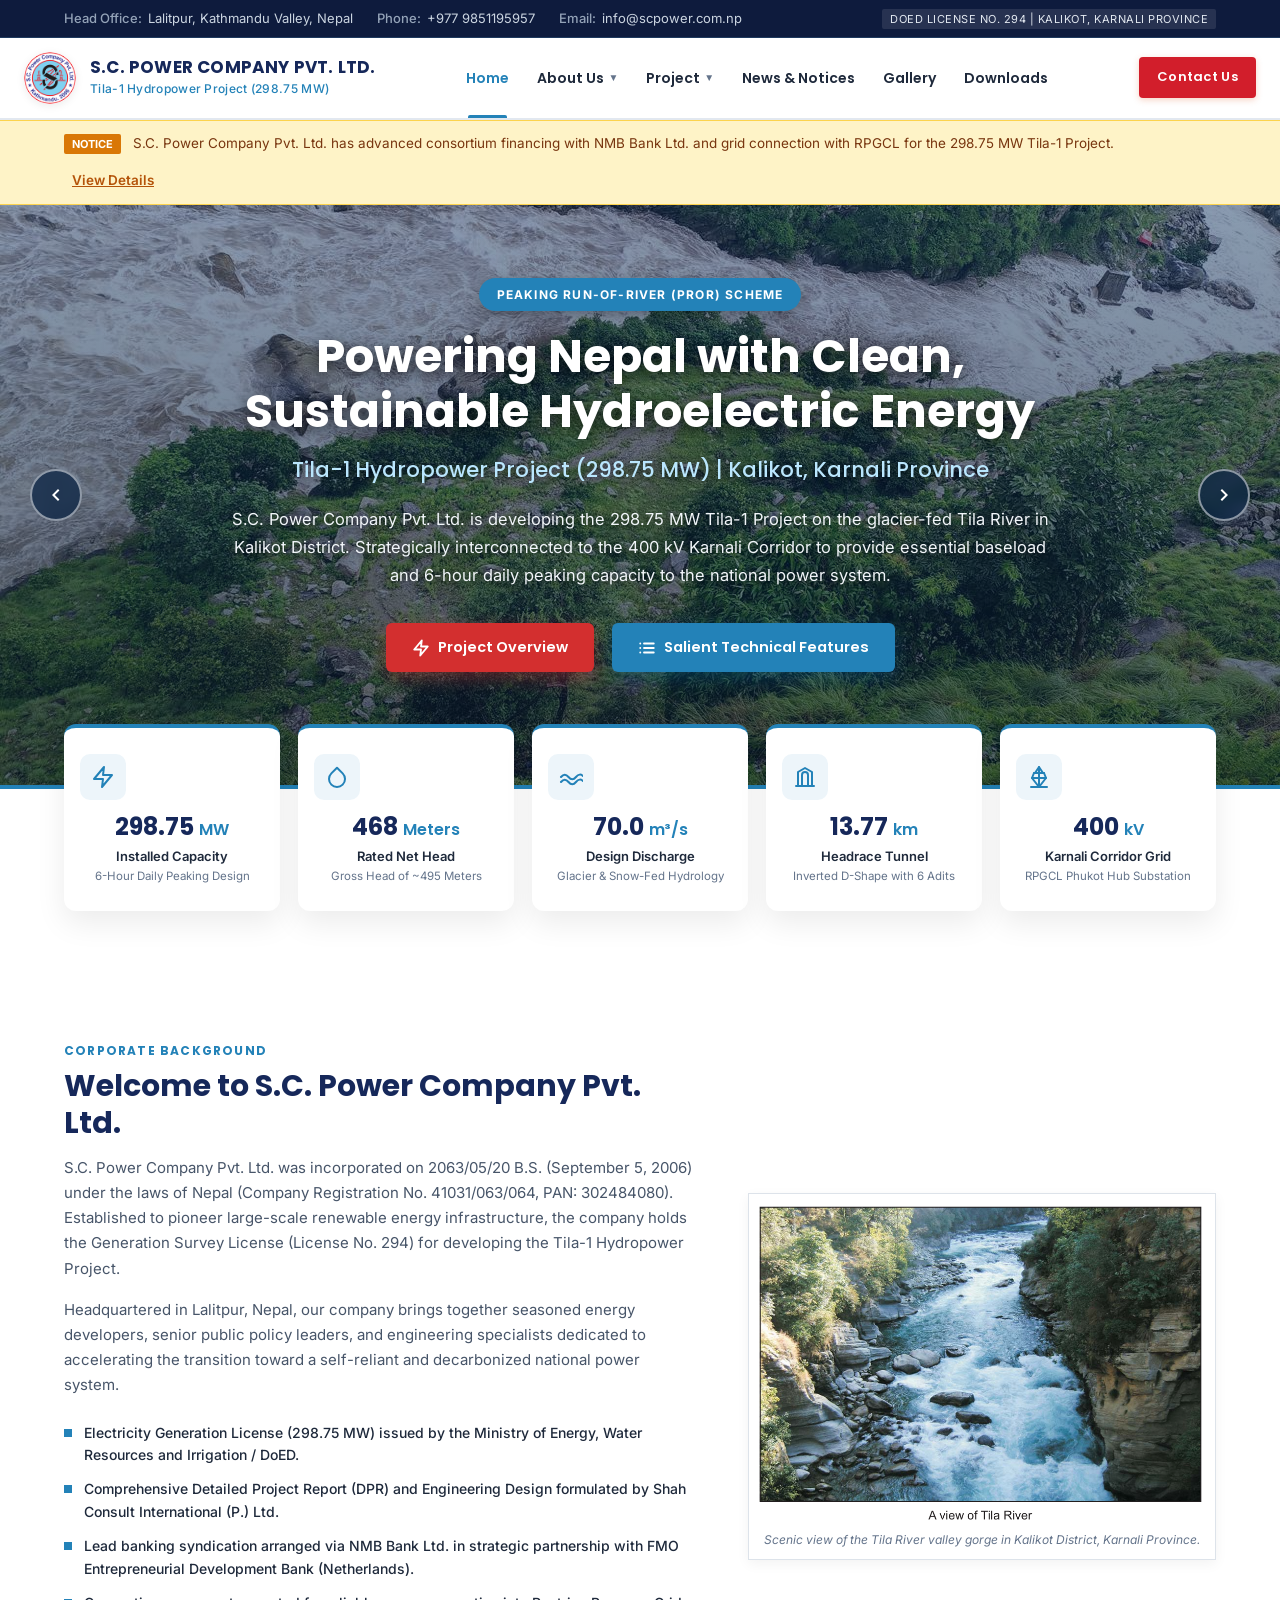
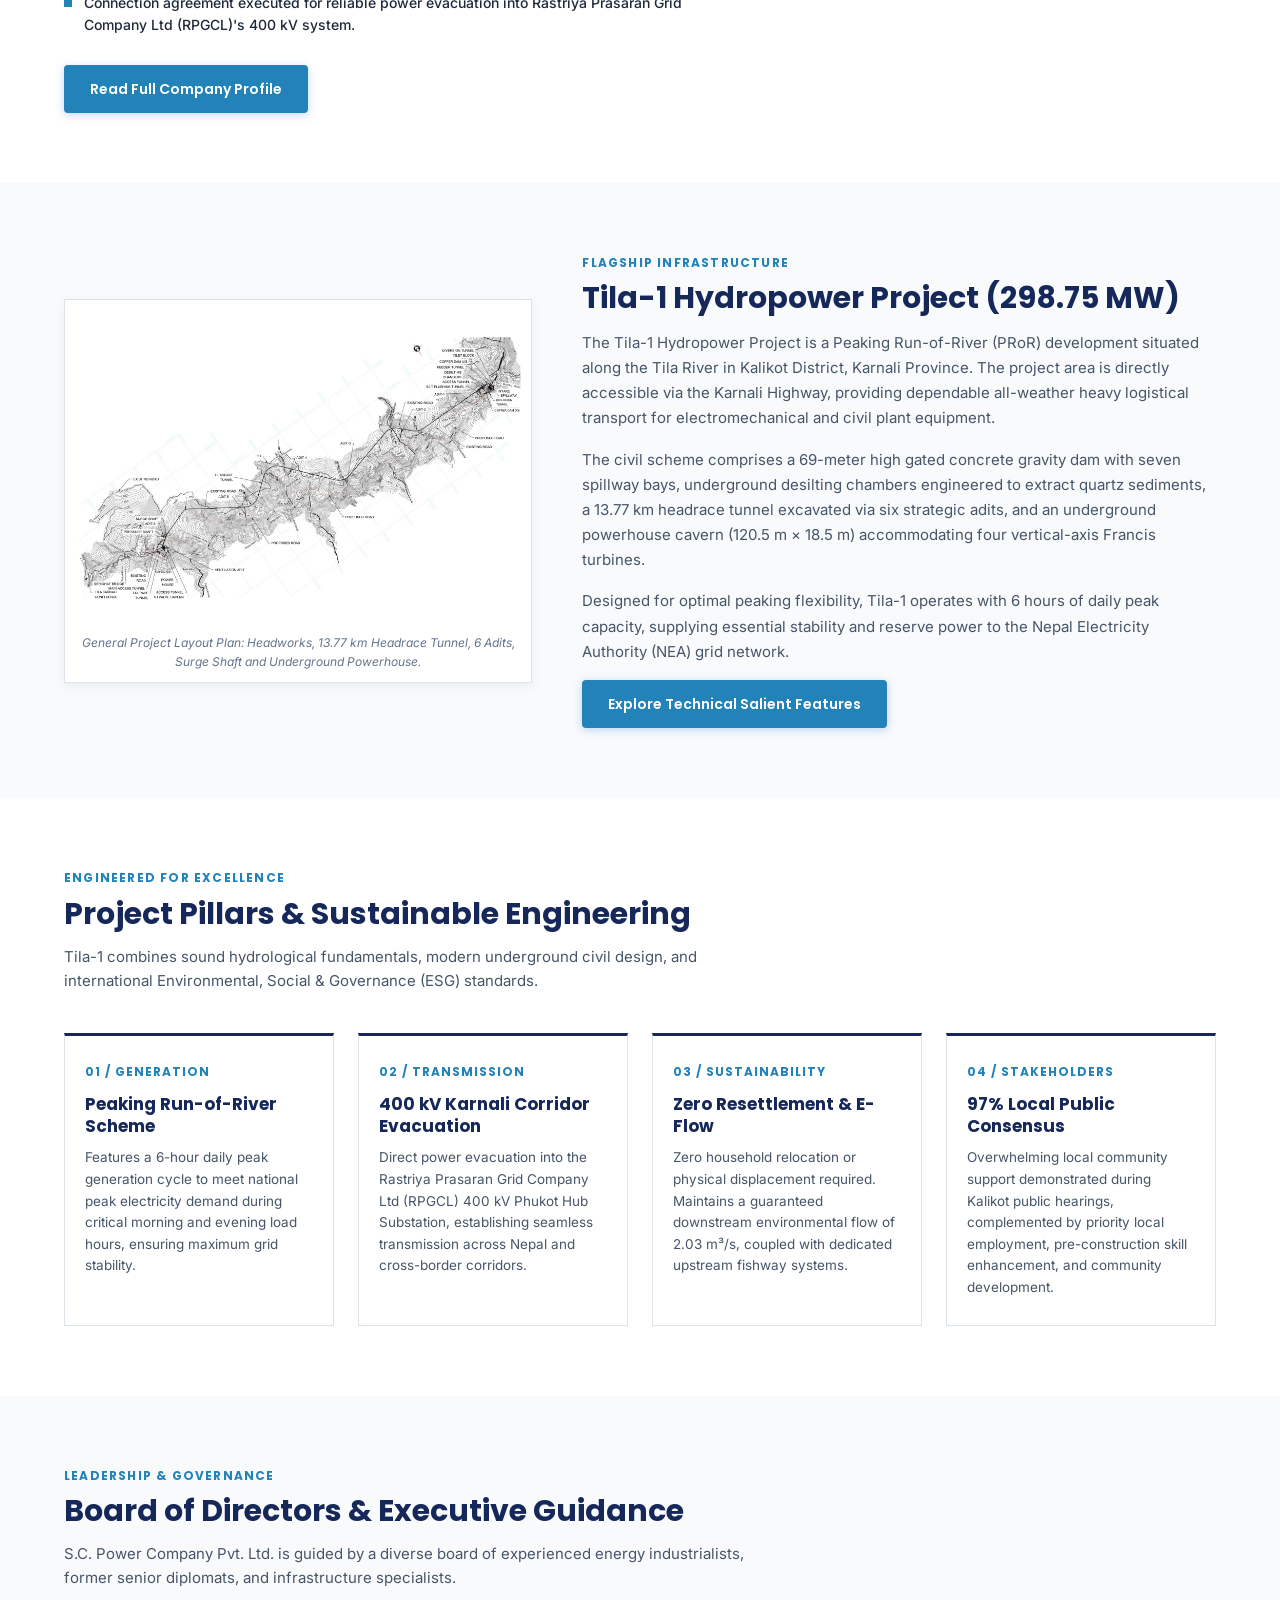
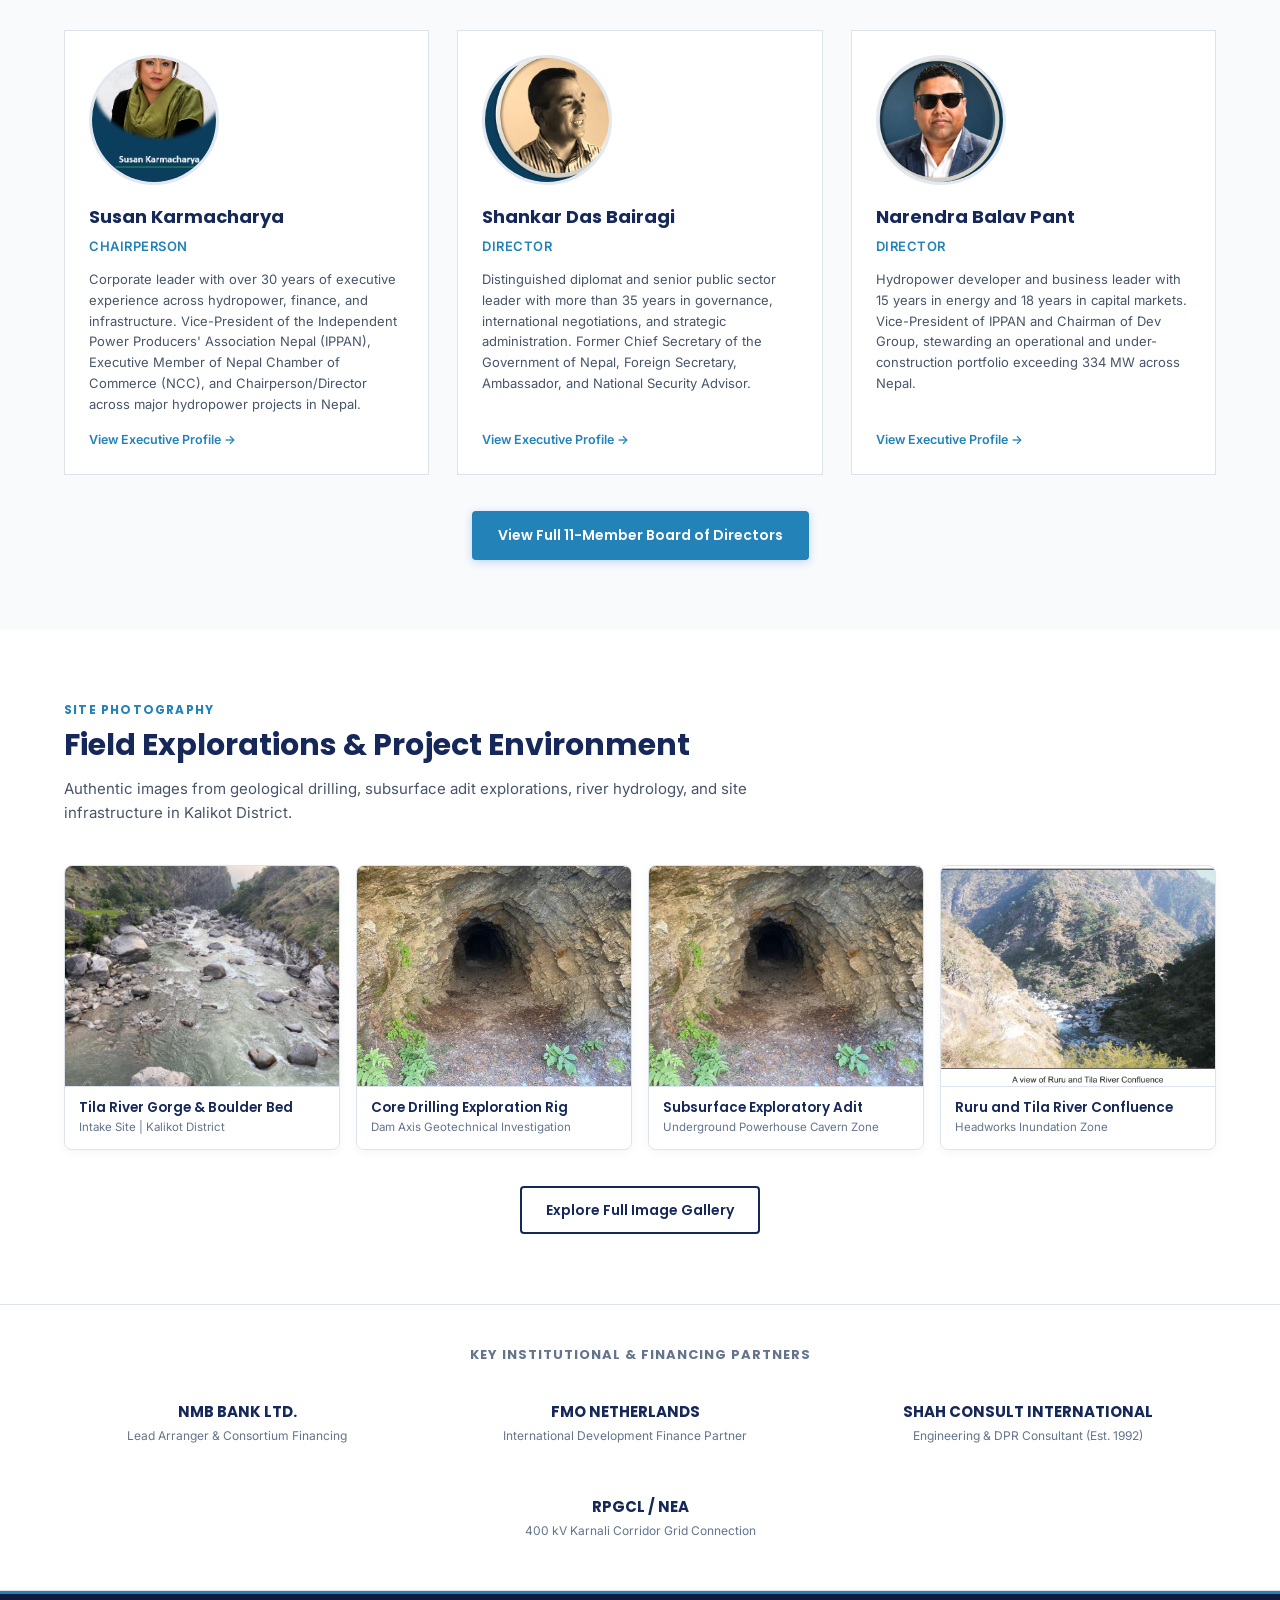
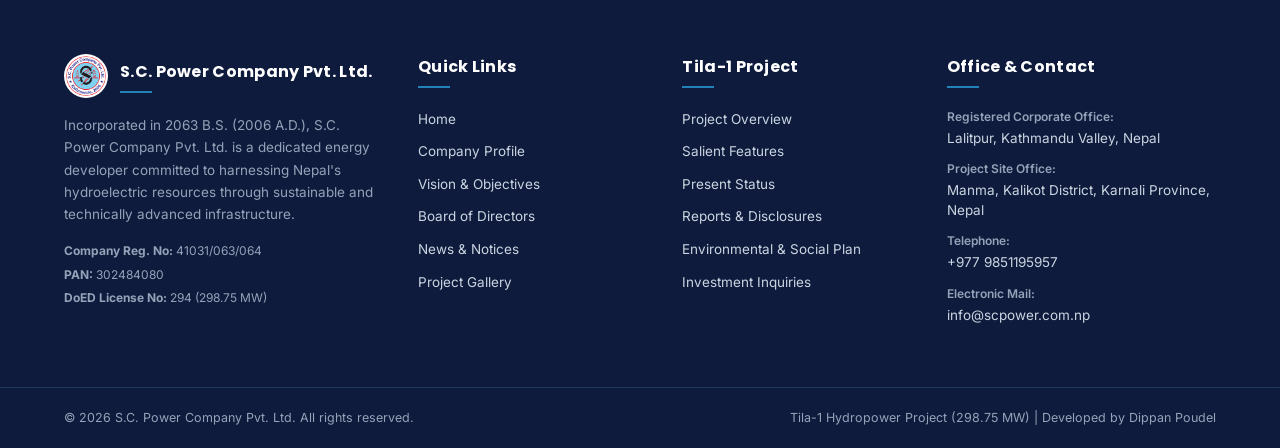
==== index.html @ ea77b61f "fix: salient features accordion toggle, update phone to +977 9851195957, embed Eastern Hydropower ma" ====
<!DOCTYPE html>
<html lang="en">
<head>
  <meta charset="UTF-8">
  <meta name="viewport" content="width=device-width, initial-scale=1.0">
  <title>S.C. Power Company Pvt. Ltd. | Tila-1 Hydropower Project (298.75 MW)</title>
  <meta name="description" content="Official website of S.C. Power Company Pvt. Ltd., developer of the 298.75 MW Tila-1 Peaking Run-of-River Hydropower Project in Kalikot District, Karnali Province, Nepal.">
  
  <!-- Google Fonts: Poppins & Inter -->
  <link rel="preconnect" href="https://fonts.googleapis.com">
  <link rel="preconnect" href="https://fonts.gstatic.com" crossorigin>
  <link href="https://fonts.googleapis.com/css2?family=Inter:wght@400;500;600;700&family=Poppins:wght@500;600;700&display=swap" rel="stylesheet">
  
  <!-- Stylesheet -->
  <link rel="stylesheet" href="css/style.css?v=3.7">
  <link rel="icon" type="image/png" href="images/logo-128.png">
</head>
<body>

  <!-- Top Contact Bar -->
  <aside class="top-bar">
    <div class="container">
      <div class="top-bar-inner">
        <div class="top-info-list">
          <span class="top-info-item">
            <span class="top-info-label">Head Office:</span>
            <span>Lalitpur, Kathmandu Valley, Nepal</span>
          </span>
          <span class="top-info-item">
            <span class="top-info-label">Phone:</span>
            <a href="tel:+9779851195957" class="top-info-link">+977 9851195957</a>
          </span>
          <span class="top-info-item">
            <span class="top-info-label">Email:</span>
            <a href="mailto:info@scpower.com.np" class="top-info-link">info@scpower.com.np</a>
          </span>
        </div>
        <div>
          <span class="top-tag">DoED License No. 294 | Kalikot, Karnali Province</span>
        </div>
      </div>
    </div>
  </aside>

  <!-- Main Navigation Header (Rasuwa Hydro Style) -->
  <header class="main-header">
    <div class="container">
      <nav class="navbar">
        <!-- Brand Logo -->
        <a href="index.html" class="brand">
          <img src="images/logo-128.png" alt="S.C. Power Company Logo" class="brand-logo-img">
          <div class="brand-text">
            <span class="brand-title">S.C. POWER COMPANY PVT. LTD.</span>
            <span class="brand-subtitle">Tila-1 Hydropower Project (298.75 MW)</span>
          </div>
        </a>

        <!-- Desktop Navigation Menu -->
        <ul class="nav-menu">
          <li class="nav-item active">
            <a href="index.html" class="nav-link">Home</a>
          </li>
          
          <!-- About Us Dropdown (3 Subpages) -->
          <li class="nav-item">
            <span class="nav-link">About Us <span class="dropdown-arrow">&#x25BC;</span></span>
            <ul class="dropdown-menu">
              <li class="dropdown-item"><a href="about.html">Company Profile</a></li>
              <li class="dropdown-item"><a href="vision.html">Vision, Mission & Objectives</a></li>
              <li class="dropdown-item"><a href="team.html">Board of Directors & Leadership</a></li>
            </ul>
          </li>
          
          <!-- Project Dropdown (3 Subpages) -->
          <li class="nav-item">
            <span class="nav-link">Project <span class="dropdown-arrow">&#x25BC;</span></span>
            <ul class="dropdown-menu">
              <li class="dropdown-item"><a href="project-overview.html">Project Overview</a></li>
              <li class="dropdown-item"><a href="salient-features.html">Salient Technical Features</a></li>
              <li class="dropdown-item"><a href="present-status.html">Present Status & Progress</a></li>
            </ul>
          </li>
          
          <li class="nav-item">
            <a href="news.html" class="nav-link">News & Notices</a>
          </li>
          
          <li class="nav-item">
            <a href="gallery.html" class="nav-link">Gallery</a>
          </li>
          
          <li class="nav-item">
            <a href="downloads.html" class="nav-link">Downloads</a>
          </li>
        </ul>

        <!-- Header CTA Button -->
        <div class="header-cta">
          <a href="contact.html" class="btn-header">Contact Us</a>
        </div>

        <!-- Mobile Hamburger Toggle -->
        <button id="hamburger-toggle" class="hamburger" aria-label="Toggle navigation menu" aria-expanded="false">
          <span class="hamburger-box">
            <span class="hamburger-line"></span>
            <span class="hamburger-line"></span>
            <span class="hamburger-line"></span>
          </span>
        </button>
      </nav>
    </div>

    <!-- Mobile Drawer Menu -->
    <div id="mobile-nav" class="mobile-nav">
      <ul class="mobile-nav-list">
        <li class="mobile-nav-item">
          <a href="index.html" class="mobile-nav-link">Home</a>
        </li>
        
        <li class="mobile-nav-item mobile-has-submenu">
          <a href="#" class="mobile-nav-link mobile-submenu-trigger">
            About Us <span>+</span>
          </a>
          <ul class="mobile-submenu">
            <li class="mobile-subitem"><a href="about.html">Company Profile</a></li>
            <li class="mobile-subitem"><a href="vision.html">Vision, Mission & Objectives</a></li>
            <li class="mobile-subitem"><a href="team.html">Board of Directors & Leadership</a></li>
          </ul>
        </li>
        
        <li class="mobile-nav-item mobile-has-submenu">
          <a href="#" class="mobile-nav-link mobile-submenu-trigger">
            Project <span>+</span>
          </a>
          <ul class="mobile-submenu">
            <li class="mobile-subitem"><a href="project-overview.html">Project Overview</a></li>
            <li class="mobile-subitem"><a href="salient-features.html">Salient Technical Features</a></li>
            <li class="mobile-subitem"><a href="present-status.html">Present Status & Progress</a></li>
          </ul>
        </li>
        
        <li class="mobile-nav-item">
          <a href="news.html" class="mobile-nav-link">News & Notices</a>
        </li>
        <li class="mobile-nav-item">
          <a href="gallery.html" class="mobile-nav-link">Gallery</a>
        </li>
        <li class="mobile-nav-item">
          <a href="downloads.html" class="mobile-nav-link">Downloads</a>
        </li>
        <li class="mobile-nav-item">
          <a href="contact.html" class="mobile-nav-link">Contact Us</a>
        </li>
      </ul>
    </div>
  </header>

  <!-- Project Update / Regulatory Notice Strip -->
  <div class="notice-bar">
    <div class="container">
      <div class="notice-bar-inner">
        <div>
          <span class="notice-tag">Notice</span>
          <span>S.C. Power Company Pvt. Ltd. has advanced consortium financing with NMB Bank Ltd. and grid connection with RPGCL for the 298.75 MW Tila-1 Project.</span>
        </div>
        <a href="news.html" class="notice-link">View Details</a>
      </div>
    </div>
  </div>

  <main>
    <!-- Hero Cross-Fade Slider (3-4s Majestic Fade & High-Visibility Photos) -->
    <section class="hero-slider-section">
      <div class="hero-slider-container">
        <!-- Slide 1: Project Overview & Core Mission -->
        <div class="hero-slide hero-slide-1 active" data-slide="0">
          <div class="container">
            <div class="hero-content">
              <span class="hero-badge">Peaking Run-of-River (PRoR) Scheme</span>
              <h1 class="hero-title">Powering Nepal with Clean, Sustainable Hydroelectric Energy</h1>
              <div class="hero-subtitle">Tila-1 Hydropower Project (298.75 MW) | Kalikot, Karnali Province</div>
              <p class="hero-description">
                S.C. Power Company Pvt. Ltd. is developing the 298.75 MW Tila-1 Project on the glacier-fed Tila River in Kalikot District. Strategically interconnected to the 400 kV Karnali Corridor to provide essential baseload and 6-hour daily peaking capacity to the national power system.
              </p>
              <div class="hero-actions">
                <a href="project-overview.html" class="btn-hero-red">
                  <svg width="18" height="18" viewBox="0 0 24 24" fill="none" stroke="currentColor" stroke-width="2.5" stroke-linecap="round" stroke-linejoin="round"><polygon points="13 2 3 14 12 14 11 22 21 10 12 10 13 2"></polygon></svg>
                  Project Overview
                </a>
                <a href="salient-features.html" class="btn-hero-blue">
                  <svg width="18" height="18" viewBox="0 0 24 24" fill="none" stroke="currentColor" stroke-width="2.5" stroke-linecap="round" stroke-linejoin="round"><line x1="8" y1="6" x2="21" y2="6"></line><line x1="8" y1="12" x2="21" y2="12"></line><line x1="8" y1="18" x2="21" y2="18"></line><line x1="3" y1="6" x2="3.01" y2="6"></line><line x1="3" y1="12" x2="3.01" y2="12"></line><line x1="3" y1="18" x2="3.01" y2="18"></line></svg>
                  Salient Technical Features
                </a>
              </div>
            </div>
          </div>
        </div>

        <!-- Slide 2: Corporate Leadership & Promoter Strength -->
        <div class="hero-slide hero-slide-2" data-slide="1">
          <div class="container">
            <div class="hero-content">
              <span class="hero-badge">Experienced Board & Institutional Promoters</span>
              <h1 class="hero-title">Pioneering Large-Scale Clean Energy Infrastructure</h1>
              <div class="hero-subtitle">Backed by Adhyanta Fund, White Lotus & Money Plant Investment</div>
              <p class="hero-description">
                Guided by seasoned energy leaders, senior infrastructure diplomats, and technical specialists with over 400+ MW cumulative developed hydropower track record across Nepal. Committed to global ESG benchmarks and institutional excellence.
              </p>
              <div class="hero-actions">
                <a href="about.html" class="btn-hero-red">
                  <svg width="18" height="18" viewBox="0 0 24 24" fill="none" stroke="currentColor" stroke-width="2.5" stroke-linecap="round" stroke-linejoin="round"><path d="M20 21v-2a4 4 0 0 0-4-4H8a4 4 0 0 0-4 4v2"></path><circle cx="12" cy="7" r="4"></circle></svg>
                  Company Profile
                </a>
                <a href="team.html" class="btn-hero-blue">
                  <svg width="18" height="18" viewBox="0 0 24 24" fill="none" stroke="currentColor" stroke-width="2.5" stroke-linecap="round" stroke-linejoin="round"><path d="M17 21v-2a4 4 0 0 0-4-4H5a4 4 0 0 0-4 4v2"></path><circle cx="9" cy="7" r="4"></circle><path d="M23 21v-2a4 4 0 0 0-3-3.87"></path><path d="M16 3.13a4 4 0 0 1 0 7.75"></path></svg>
                  Board & Leadership
                </a>
              </div>
            </div>
          </div>
        </div>

        <!-- Slide 3: Secured PPA & Grid Evacuation Infrastructure -->
        <div class="hero-slide hero-slide-3" data-slide="2">
          <div class="container">
            <div class="hero-content">
              <span class="hero-badge">Milestone Achieved • Grid Evacuation Secured</span>
              <h1 class="hero-title">Secured PPA with NEA & 400 kV Karnali Evacuation</h1>
              <div class="hero-subtitle">Lead Banking Syndication Arranged with NMB Bank Ltd.</div>
              <p class="hero-description">
                Formal 298.75 MW Power Purchase Agreement executed with Nepal Electricity Authority. Debt syndication led by NMB Bank Ltd., connecting directly to Rastriya Prasaran Grid Company Ltd (RPGCL)'s 400 kV Phukot Hub Substation.
              </p>
              <div class="hero-actions">
                <a href="present-status.html" class="btn-hero-red">
                  <svg width="18" height="18" viewBox="0 0 24 24" fill="none" stroke="currentColor" stroke-width="2.5" stroke-linecap="round" stroke-linejoin="round"><polyline points="22 12 18 12 15 21 9 3 6 12 2 12"></polyline></svg>
                  Present Status & Milestones
                </a>
                <a href="downloads.html" class="btn-hero-blue">
                  <svg width="18" height="18" viewBox="0 0 24 24" fill="none" stroke="currentColor" stroke-width="2.5" stroke-linecap="round" stroke-linejoin="round"><path d="M21 15v4a2 2 0 0 1-2 2H5a2 2 0 0 1-2-2v-4"></path><polyline points="7 10 12 15 17 10"></polyline><line x1="12" y1="15" x2="12" y2="3"></line></svg>
                  Downloads & Reports
                </a>
              </div>
            </div>
          </div>
        </div>
      </div>

      <!-- Slider Left / Right Directional Buttons -->
      <button class="slider-btn prev" id="hero-prev-btn" aria-label="Previous Slide">
        <svg viewBox="0 0 24 24"><path d="M15.41 7.41L14 6l-6 6 6 6 1.41-1.41L10.83 12z"/></svg>
      </button>
      <button class="slider-btn next" id="hero-next-btn" aria-label="Next Slide">
        <svg viewBox="0 0 24 24"><path d="M10 6L8.59 7.41 13.17 12l-4.58 4.59L10 18l6-6z"/></svg>
      </button>

      <!-- Slider Indicator Dots -->
      <div class="slider-dots">
        <button class="slider-dot active" aria-label="Go to slide 1"></button>
        <button class="slider-dot" aria-label="Go to slide 2"></button>
        <button class="slider-dot" aria-label="Go to slide 3"></button>
      </div>
    </section>

    <!-- Key Statistics Floating Cards (Rasuwa Hydro Style) -->
    <div class="stats-wrapper">
      <div class="container">
        <div class="stats-cards-grid">
          <div class="stat-card">
            <div class="stat-icon-svg"><svg viewBox="0 0 24 24" width="24" height="24" fill="none" stroke="currentColor" stroke-width="2" stroke-linecap="round" stroke-linejoin="round"><polygon points="13 2 3 14 12 14 11 22 21 10 12 10 13 2"></polygon></svg></div>
            <div class="stat-value">298.75 <span class="stat-unit">MW</span></div>
            <div class="stat-label">Installed Capacity</div>
            <div class="stat-subtext">6-Hour Daily Peaking Design</div>
          </div>
          <div class="stat-card">
            <div class="stat-icon-svg"><svg viewBox="0 0 24 24" width="24" height="24" fill="none" stroke="currentColor" stroke-width="2" stroke-linecap="round" stroke-linejoin="round"><path d="M12 2.69l5.66 5.66a8 8 0 1 1-11.31 0z"></path></svg></div>
            <div class="stat-value">468 <span class="stat-unit">Meters</span></div>
            <div class="stat-label">Rated Net Head</div>
            <div class="stat-subtext">Gross Head of ~495 Meters</div>
          </div>
          <div class="stat-card">
            <div class="stat-icon-svg"><svg viewBox="0 0 24 24" width="24" height="24" fill="none" stroke="currentColor" stroke-width="2" stroke-linecap="round" stroke-linejoin="round"><path d="M2 12c2.5-3 5-3 7.5 0s5 3 7.5 0 5-3 7-1"></path><path d="M2 17c2.5-3 5-3 7.5 0s5 3 7.5 0 5-3 7-1"></path></svg></div>
            <div class="stat-value">70.0 <span class="stat-unit">m³/s</span></div>
            <div class="stat-label">Design Discharge</div>
            <div class="stat-subtext">Glacier & Snow-Fed Hydrology</div>
          </div>
          <div class="stat-card">
            <div class="stat-icon-svg"><svg viewBox="0 0 24 24" width="24" height="24" fill="none" stroke="currentColor" stroke-width="2" stroke-linecap="round" stroke-linejoin="round"><path d="M3 21h18"></path><path d="M5 21V7l7-4 7 4v14"></path><path d="M9 10a3 3 0 0 1 6 0v11H9V10z"></path></svg></div>
            <div class="stat-value">13.77 <span class="stat-unit">km</span></div>
            <div class="stat-label">Headrace Tunnel</div>
            <div class="stat-subtext">Inverted D-Shape with 6 Adits</div>
          </div>
          <div class="stat-card">
            <div class="stat-icon-svg"><svg viewBox="0 0 24 24" width="24" height="24" fill="none" stroke="currentColor" stroke-width="2" stroke-linecap="round" stroke-linejoin="round"><path d="M4 22h16"></path><path d="M12 2v20"></path><path d="M7 8h10"></path><path d="M5 13h14"></path><path d="M8 8l4-6 4 6"></path><path d="M7 8l-2 5 7 9 7-9-2-5"></path></svg></div>
            <div class="stat-value">400 <span class="stat-unit">kV</span></div>
            <div class="stat-label">Karnali Corridor Grid</div>
            <div class="stat-subtext">RPGCL Phukot Hub Substation</div>
          </div>
        </div>
      </div>
    </div>

    <!-- Corporate Overview Section (Superhewa Style) -->
    <section class="section-padding">
      <div class="container">
        <div class="two-col-grid">
          <div class="content-block">
            <span class="section-tag">Corporate Background</span>
            <h2 class="section-title">Welcome to S.C. Power Company Pvt. Ltd.</h2>
            <p>
              S.C. Power Company Pvt. Ltd. was incorporated on 2063/05/20 B.S. (September 5, 2006) under the laws of Nepal (Company Registration No. 41031/063/064, PAN: 302484080). Established to pioneer large-scale renewable energy infrastructure, the company holds the Generation Survey License (License No. 294) for developing the Tila-1 Hydropower Project.
            </p>
            <p>
              Headquartered in Lalitpur, Nepal, our company brings together seasoned energy developers, senior public policy leaders, and engineering specialists dedicated to accelerating the transition toward a self-reliant and decarbonized national power system.
            </p>
            
            <div class="corporate-checklist">
              <div class="checklist-item">
                <div class="bullet-square"></div>
                <div>Electricity Generation License (298.75 MW) issued by the Ministry of Energy, Water Resources and Irrigation / DoED.</div>
              </div>
              <div class="checklist-item">
                <div class="bullet-square"></div>
                <div>Comprehensive Detailed Project Report (DPR) and Engineering Design formulated by Shah Consult International (P.) Ltd.</div>
              </div>
              <div class="checklist-item">
                <div class="bullet-square"></div>
                <div>Lead banking syndication arranged via NMB Bank Ltd. in strategic partnership with FMO Entrepreneurial Development Bank (Netherlands).</div>
              </div>
              <div class="checklist-item">
                <div class="bullet-square"></div>
                <div>Connection agreement executed for reliable power evacuation into Rastriya Prasaran Grid Company Ltd (RPGCL)'s 400 kV system.</div>
              </div>
            </div>

            <a href="about.html" class="btn-primary">Read Full Company Profile</a>
          </div>
          
          <div>
            <div class="image-card">
              <img src="images/hero/hero_tila_river_valley_view.png" alt="Tila River Valley, Kalikot District, Karnali Province" width="600" height="420">
              <div class="image-caption">Scenic view of the Tila River valley gorge in Kalikot District, Karnali Province.</div>
            </div>
          </div>
        </div>
      </div>
    </section>

    <!-- Tila-1 Project Overview Section -->
    <section class="section-padding bg-light">
      <div class="container">
        <div class="two-col-grid reverse">
          <div>
            <div class="image-card">
              <img src="images/engineering/project_general_layout_cad.jpeg" alt="Engineering CAD Layout of Tila-1 Hydropower Project" width="600" height="420">
              <div class="image-caption">General Project Layout Plan: Headworks, 13.77 km Headrace Tunnel, 6 Adits, Surge Shaft and Underground Powerhouse.</div>
            </div>
          </div>

          <div class="content-block">
            <span class="section-tag">Flagship Infrastructure</span>
            <h2 class="section-title">Tila-1 Hydropower Project (298.75 MW)</h2>
            <p>
              The Tila-1 Hydropower Project is a Peaking Run-of-River (PRoR) development situated along the Tila River in Kalikot District, Karnali Province. The project area is directly accessible via the Karnali Highway, providing dependable all-weather heavy logistical transport for electromechanical and civil plant equipment.
            </p>
            <p>
              The civil scheme comprises a 69-meter high gated concrete gravity dam with seven spillway bays, underground desilting chambers engineered to extract quartz sediments, a 13.77 km headrace tunnel excavated via six strategic adits, and an underground powerhouse cavern (120.5 m &times; 18.5 m) accommodating four vertical-axis Francis turbines.
            </p>
            <p>
              Designed for optimal peaking flexibility, Tila-1 operates with 6 hours of daily peak capacity, supplying essential stability and reserve power to the Nepal Electricity Authority (NEA) grid network.
            </p>
            
            <a href="project-overview.html" class="btn-primary">Explore Technical Salient Features</a>
          </div>
        </div>
      </div>
    </section>

    <!-- Four Strategic Pillars / Project Strengths -->
    <section class="section-padding">
      <div class="container">
        <div class="section-header">
          <span class="section-tag">Engineered For Excellence</span>
          <h2 class="section-title">Project Pillars & Sustainable Engineering</h2>
          <p class="section-subtitle">
            Tila-1 combines sound hydrological fundamentals, modern underground civil design, and international Environmental, Social & Governance (ESG) standards.
          </p>
        </div>

        <div class="features-grid">
          <div class="feature-card">
            <div class="feature-number">01 / GENERATION</div>
            <h3 class="feature-title">Peaking Run-of-River Scheme</h3>
            <p class="feature-desc">
              Features a 6-hour daily peak generation cycle to meet national peak electricity demand during critical morning and evening load hours, ensuring maximum grid stability.
            </p>
          </div>

          <div class="feature-card">
            <div class="feature-number">02 / TRANSMISSION</div>
            <h3 class="feature-title">400 kV Karnali Corridor Evacuation</h3>
            <p class="feature-desc">
              Direct power evacuation into the Rastriya Prasaran Grid Company Ltd (RPGCL) 400 kV Phukot Hub Substation, establishing seamless transmission across Nepal and cross-border corridors.
            </p>
          </div>

          <div class="feature-card">
            <div class="feature-number">03 / SUSTAINABILITY</div>
            <h3 class="feature-title">Zero Resettlement & E-Flow</h3>
            <p class="feature-desc">
              Zero household relocation or physical displacement required. Maintains a guaranteed downstream environmental flow of 2.03 m³/s, coupled with dedicated upstream fishway systems.
            </p>
          </div>

          <div class="feature-card">
            <div class="feature-number">04 / STAKEHOLDERS</div>
            <h3 class="feature-title">97% Local Public Consensus</h3>
            <p class="feature-desc">
              Overwhelming local community support demonstrated during Kalikot public hearings, complemented by priority local employment, pre-construction skill enhancement, and community development.
            </p>
          </div>
        </div>
      </div>
    </section>

    <!-- Leadership / Board of Directors Preview -->
    <section class="section-padding bg-light">
      <div class="container">
        <div class="section-header">
          <span class="section-tag">Leadership & Governance</span>
          <h2 class="section-title">Board of Directors & Executive Guidance</h2>
          <p class="section-subtitle">
            S.C. Power Company Pvt. Ltd. is guided by a diverse board of experienced energy industrialists, former senior diplomats, and infrastructure specialists.
          </p>
        </div>

        <div class="team-grid">
          <!-- Chairperson: Susan Karmacharya -->
          <div class="team-card">
            <div class="team-portrait-wrapper">
              <img src="images/leadership/portraits/portrait_susan_karmacharya.png" alt="Susan Karmacharya, Chairperson">
            </div>
            <h3 class="team-name">Susan Karmacharya</h3>
            <div class="team-role">Chairperson</div>
            <p class="team-bio">
              Corporate leader with over 30 years of executive experience across hydropower, finance, and infrastructure. Vice-President of the Independent Power Producers' Association Nepal (IPPAN), Executive Member of Nepal Chamber of Commerce (NCC), and Chairperson/Director across major hydropower projects in Nepal.
            </p>
            <a href="team.html" class="team-link">View Executive Profile &rarr;</a>
          </div>

          <!-- Director: Shankar Das Bairagi -->
          <div class="team-card">
            <div class="team-portrait-wrapper">
              <img src="images/leadership/portraits/portrait_shankar_das_bairagi.png" alt="Shankar Das Bairagi, Director">
            </div>
            <h3 class="team-name">Shankar Das Bairagi</h3>
            <div class="team-role">Director</div>
            <p class="team-bio">
              Distinguished diplomat and senior public sector leader with more than 35 years in governance, international negotiations, and strategic administration. Former Chief Secretary of the Government of Nepal, Foreign Secretary, Ambassador, and National Security Advisor.
            </p>
            <a href="team.html" class="team-link">View Executive Profile &rarr;</a>
          </div>

          <!-- Director: Narendra Balav Pant -->
          <div class="team-card">
            <div class="team-portrait-wrapper">
              <img src="images/leadership/portraits/portrait_narendra_balav_pant.png" alt="Narendra Balav Pant, Director">
            </div>
            <h3 class="team-name">Narendra Balav Pant</h3>
            <div class="team-role">Director</div>
            <p class="team-bio">
              Hydropower developer and business leader with 15 years in energy and 18 years in capital markets. Vice-President of IPPAN and Chairman of Dev Group, stewarding an operational and under-construction portfolio exceeding 334 MW across Nepal.
            </p>
            <a href="team.html" class="team-link">View Executive Profile &rarr;</a>
          </div>
        </div>

        <div class="section-footer-cta">
          <a href="team.html" class="btn-primary">View Full 11-Member Board of Directors</a>
        </div>
      </div>
    </section>

    <!-- Field Progress & Project Gallery Preview -->
    <section class="section-padding">
      <div class="container">
        <div class="section-header">
          <span class="section-tag">Site Photography</span>
          <h2 class="section-title">Field Explorations & Project Environment</h2>
          <p class="section-subtitle">
            Authentic images from geological drilling, subsurface adit explorations, river hydrology, and site infrastructure in Kalikot District.
          </p>
        </div>

        <div class="gallery-grid">
          <div class="gallery-item">
            <img src="images/hero/hero_tila_river_rock_channel.png" alt="Tila River Channel at Kalikot">
            <div class="gallery-item-info">
              <div class="gallery-item-title">Tila River Gorge & Boulder Bed</div>
              <div class="gallery-item-loc">Intake Site | Kalikot District</div>
            </div>
          </div>

          <div class="gallery-item">
            <img src="images/project_site/core_drilling_exploration.jpg" alt="Core Drilling Geotechnical Exploration">
            <div class="gallery-item-info">
              <div class="gallery-item-title">Core Drilling Exploration Rig</div>
              <div class="gallery-item-loc">Dam Axis Geotechnical Investigation</div>
            </div>
          </div>

          <div class="gallery-item">
            <img src="images/project_site/exploratory_adit_tunnel.png" alt="Subsurface Exploratory Adit Tunnel">
            <div class="gallery-item-info">
              <div class="gallery-item-title">Subsurface Exploratory Adit</div>
              <div class="gallery-item-loc">Underground Powerhouse Cavern Zone</div>
            </div>
          </div>

          <div class="gallery-item">
            <img src="images/hero/hero_tila_river_confluence.png" alt="Confluence of Ruru Khola and Tila River">
            <div class="gallery-item-info">
              <div class="gallery-item-title">Ruru and Tila River Confluence</div>
              <div class="gallery-item-loc">Headworks Inundation Zone</div>
            </div>
          </div>
        </div>

        <div class="section-footer-cta">
          <a href="gallery.html" class="btn-secondary" style="color: var(--color-primary-navy); border-color: var(--color-primary-navy);">Explore Full Image Gallery</a>
        </div>
      </div>
    </section>

    <!-- Institutional Consortium & Technical Partners Bar -->
    <section class="partners-section">
      <div class="container">
        <div class="partners-title">Key Institutional & Financing Partners</div>
        <div class="partners-row">
          <div class="partner-box">
            <div class="partner-name">NMB BANK LTD.</div>
            <div class="partner-desc">Lead Arranger & Consortium Financing</div>
          </div>
          <div class="partner-box">
            <div class="partner-name">FMO NETHERLANDS</div>
            <div class="partner-desc">International Development Finance Partner</div>
          </div>
          <div class="partner-box">
            <div class="partner-name">SHAH CONSULT INTERNATIONAL</div>
            <div class="partner-desc">Engineering & DPR Consultant (Est. 1992)</div>
          </div>
          <div class="partner-box">
            <div class="partner-name">RPGCL / NEA</div>
            <div class="partner-desc">400 kV Karnali Corridor Grid Connection</div>
          </div>
        </div>
      </div>
    </section>
  </main>

  <!-- Corporate Footer (Superhewa & Rasuwa Style) -->
  <footer class="footer">
    <div class="container">
      <div class="footer-grid">
        <!-- Column 1: Company Profile Summary -->
        <div>
          <div class="footer-brand-header">
            <img src="images/logo-128.png" alt="S.C. Power Company Logo" class="footer-logo-img">
            <h3 class="footer-col-title" style="margin-bottom: 0;">S.C. Power Company Pvt. Ltd.</h3>
          </div>
          <p class="footer-desc">
            Incorporated in 2063 B.S. (2006 A.D.), S.C. Power Company Pvt. Ltd. is a dedicated energy developer committed to harnessing Nepal's hydroelectric resources through sustainable and technically advanced infrastructure.
          </p>
          <div class="footer-meta-item"><strong>Company Reg. No:</strong> 41031/063/064</div>
          <div class="footer-meta-item"><strong>PAN:</strong> 302484080</div>
          <div class="footer-meta-item"><strong>DoED License No:</strong> 294 (298.75 MW)</div>
        </div>

        <!-- Column 2: Quick Links -->
        <div>
          <h3 class="footer-col-title">Quick Links</h3>
          <ul class="footer-links">
            <li><a href="index.html">Home</a></li>
            <li><a href="about.html">Company Profile</a></li>
            <li><a href="vision.html">Vision & Objectives</a></li>
            <li><a href="team.html">Board of Directors</a></li>
            <li><a href="news.html">News & Notices</a></li>
            <li><a href="gallery.html">Project Gallery</a></li>
          </ul>
        </div>

        <!-- Column 3: Project Links -->
        <div>
          <h3 class="footer-col-title">Tila-1 Project</h3>
          <ul class="footer-links">
            <li><a href="project-overview.html">Project Overview</a></li>
            <li><a href="salient-features.html">Salient Features</a></li>
            <li><a href="present-status.html">Present Status</a></li>
            <li><a href="downloads.html">Reports & Disclosures</a></li>
            <li><a href="about.html#esg">Environmental & Social Plan</a></li>
            <li><a href="contact.html">Investment Inquiries</a></li>
          </ul>
        </div>

        <!-- Column 4: Contact & Office Addresses -->
        <div>
          <h3 class="footer-col-title">Office & Contact</h3>
          <div class="footer-contact-item">
            <span class="contact-label">Registered Corporate Office:</span>
            <span>Lalitpur, Kathmandu Valley, Nepal</span>
          </div>
          <div class="footer-contact-item">
            <span class="contact-label">Project Site Office:</span>
            <span>Manma, Kalikot District, Karnali Province, Nepal</span>
          </div>
          <div class="footer-contact-item">
            <span class="contact-label">Telephone:</span>
            <span>+977 9851195957</span>
          </div>
          <div class="footer-contact-item">
            <span class="contact-label">Electronic Mail:</span>
            <span>info@scpower.com.np</span>
          </div>
        </div>
      </div>
    </div>

    <!-- Copyright Sub-Footer -->
    <div class="footer-bottom">
      <div class="container">
        <div class="footer-bottom-inner">
          <div>
            &copy; 2026 S.C. Power Company Pvt. Ltd. All rights reserved.
          </div>
          <div>
            Tila-1 Hydropower Project (298.75 MW) | Developed by Dippan Poudel
          </div>
        </div>
      </div>
    </div>
  </footer>

  <!-- JavaScript -->
  <script src="js/main.js?v=3.6"></script>
</body>
</html>
---- css/style.css ----
/* ==========================================================================
   S.C. POWER COMPANY PVT. LTD. - OFFICIAL WEBSITE STYLESHEET
   Style inspired by Superhewa Hydropower & Rasuwagadhi Hydropower
   Plain, static, professional corporate aesthetic for Nepali Hydropower
   STRICTLY: No animations, no emojis, no AI-generated gradients
   ========================================================================== */

/* --- CSS Reset & Variables --- */
*, *::before, *::after {
  box-sizing: border-box;
  margin: 0;
  padding: 0;
}

:root {
  --color-primary-navy: #16285A;
  --color-primary-dark: #0E1B3D;
  --color-primary-blue: #2382B8;
  --color-primary-hover: #1A6C99;
  --color-accent-teal: #3BAFD5;
  --color-accent-red: #D21E2B;
  --color-accent-red-hover: #B51520;
  
  --color-bg-white: #FFFFFF;
  --color-bg-light: #F8FAFC;
  --color-bg-subtle: #EEF2F6;
  --color-border: #DDE3EA;
  --color-border-dark: #1E3A5F;
  
  --color-text-main: #1E293B;
  --color-text-muted: #475569;
  --color-text-light: #64748B;
  --color-text-white: #FFFFFF;
  
  --font-heading: 'Poppins', -apple-system, BlinkMacSystemFont, "Segoe UI", Roboto, sans-serif;
  --font-body: 'Inter', -apple-system, BlinkMacSystemFont, "Segoe UI", Roboto, sans-serif;
  
  --max-width: 1200px;
  --container-padding: 0 24px;
}

html, body {
  overflow-x: hidden;
  max-width: 100vw;
}

body {
  font-family: var(--font-body);
  color: var(--color-text-main);
  background-color: var(--color-bg-white);
  line-height: 1.6;
  -webkit-font-smoothing: antialiased;
}

a {
  color: inherit;
  text-decoration: none;
}

ul {
  list-style: none;
}

img {
  max-width: 100%;
  height: auto;
  display: block;
}

.container {
  max-width: var(--max-width);
  margin: 0 auto;
  padding: var(--container-padding);
}

/* --- Top Contact Bar --- */
.top-bar {
  background-color: var(--color-primary-dark);
  color: #CBD5E1;
  font-size: 13px;
  border-bottom: 1px solid var(--color-border-dark);
}

.top-bar-inner {
  display: flex;
  justify-content: space-between;
  align-items: center;
  padding: 8px 0;
  flex-wrap: wrap;
  gap: 12px;
}

.top-info-list {
  display: flex;
  align-items: center;
  flex-wrap: wrap;
  gap: 24px;
}

.top-info-item {
  display: inline-flex;
  align-items: center;
  gap: 6px;
}

.top-info-label {
  color: #94A3B8;
  font-weight: 500;
}

.top-info-link:hover {
  color: #FFFFFF;
  text-decoration: underline;
}

.top-tag {
  background-color: rgba(255, 255, 255, 0.1);
  padding: 3px 8px;
  border-radius: 2px;
  font-size: 11px;
  letter-spacing: 0.5px;
  color: #E2E8F0;
  text-transform: uppercase;
}

/* --- Main Navigation Bar (Rasuwa Hydro Style) --- */
.main-header .container {
  max-width: 1360px;
}

.main-header {
  background-color: var(--color-bg-white);
  border-bottom: 2px solid #E2E8F0;
  position: sticky;
  top: 0;
  z-index: 1000;
}

.navbar {
  display: flex;
  justify-content: space-between;
  align-items: center;
  height: 80px;
}

.brand {
  display: flex;
  align-items: center;
  gap: 14px;
}

.brand-icon {
  width: 44px;
  height: 44px;
  background-color: var(--color-primary-navy);
  color: #FFFFFF;
  display: flex;
  align-items: center;
  justify-content: center;
  border-radius: 4px;
  flex-shrink: 0;
}

.brand-icon svg {
  width: 26px;
  height: 26px;
  fill: currentColor;
}

.brand-text {
  display: flex;
  flex-direction: column;
}

.brand-title {
  font-family: var(--font-heading);
  font-size: 17px;
  font-weight: 700;
  color: var(--color-primary-navy);
  letter-spacing: 0.2px;
  line-height: 1.2;
}

.brand-subtitle {
  font-size: 12px;
  font-weight: 500;
  color: var(--color-primary-blue);
  letter-spacing: 0.3px;
  margin-top: 2px;
}

/* Desktop Nav Links */
.nav-menu {
  display: flex;
  align-items: center;
  gap: 4px;
  height: 100%;
}

.nav-item {
  position: relative;
  height: 100%;
  display: flex;
  align-items: center;
}

.nav-link {
  position: relative;
  font-family: var(--font-heading);
  font-size: 14px;
  font-weight: 600;
  color: var(--color-text-main);
  padding: 0 12px;
  height: 100%;
  display: flex;
  align-items: center;
  gap: 4px;
  cursor: pointer;
  white-space: nowrap;
  transition: color 0.25s ease, transform 0.15s ease;
}

.nav-link::after {
  content: '';
  position: absolute;
  bottom: 0;
  left: 14px;
  right: 14px;
  height: 3px;
  background-color: var(--color-primary-blue);
  transform: scaleX(0);
  transform-origin: center;
  transition: transform 0.28s cubic-bezier(0.4, 0, 0.2, 1);
  border-radius: 2px 2px 0 0;
}

.nav-link:hover {
  color: var(--color-primary-blue);
}

.nav-link:hover::after,
.nav-item.active .nav-link::after {
  transform: scaleX(1);
}

.nav-link:active {
  transform: scale(0.96);
}

.nav-item.active .nav-link {
  color: var(--color-primary-blue);
}

.dropdown-arrow {
  font-size: 10px;
  color: var(--color-text-light);
}

/* Dropdown Menu (3 subpages inside Project, 3 inside About) */
.dropdown-menu {
  display: none;
  position: absolute;
  top: 100%;
  left: 0;
  background-color: #FFFFFF;
  min-width: 260px;
  box-shadow: 0 4px 14px rgba(0, 0, 0, 0.12);
  border-top: 2px solid var(--color-primary-blue);
  border-left: 1px solid var(--color-border);
  border-right: 1px solid var(--color-border);
  border-bottom: 1px solid var(--color-border);
  z-index: 1010;
}

.nav-item:hover .dropdown-menu {
  display: block;
}

.dropdown-item a {
  display: block;
  padding: 12px 18px;
  font-size: 13.5px;
  font-weight: 500;
  color: var(--color-text-main);
  border-bottom: 1px solid #F1F5F9;
}

.dropdown-item:last-child a {
  border-bottom: none;
}

.dropdown-item a:hover {
  background-color: var(--color-bg-light);
  color: var(--color-primary-blue);
  padding-left: 22px;
}

/* Header Contact Button */
.header-cta {
  display: flex;
  align-items: center;
}

.btn-header {
  background-color: var(--color-accent-red);
  color: #FFFFFF;
  font-family: var(--font-heading);
  font-size: 13px;
  font-weight: 600;
  padding: 10px 18px;
  border-radius: 4px;
  letter-spacing: 0.3px;
  transition: all 0.25s cubic-bezier(0.4, 0, 0.2, 1);
  box-shadow: 0 2px 6px rgba(224, 86, 36, 0.25);
}

.btn-header:hover {
  background-color: var(--color-accent-red-hover);
  transform: translateY(-2px);
  box-shadow: 0 6px 14px rgba(224, 86, 36, 0.35);
}

/* Hamburger toggle for mobile */
.hamburger {
  display: none;
  background: none;
  border: none;
  cursor: pointer;
  padding: 8px;
}

.hamburger-box {
  width: 24px;
  height: 18px;
  display: flex;
  flex-direction: column;
  justify-content: space-between;
}

.hamburger-line {
  display: block;
  height: 2px;
  width: 100%;
  background-color: var(--color-primary-navy);
}

/* --- Hero Section --- */
/* --- Hero Cross-Fade Slider (3-4s Majestic Fade & High-Visibility Photos) --- */
.hero-slider-section {
  position: relative;
  width: 100%;
  min-height: 580px;
  background-color: var(--color-primary-navy);
  overflow: hidden;
  border-bottom: 4px solid var(--color-primary-blue);
}

.hero-slider-container {
  position: relative;
  width: 100%;
  min-height: 580px;
  height: 580px;
}

.hero-slide {
  position: absolute;
  inset: 0;
  width: 100%;
  height: 100%;
  min-height: 580px;
  box-sizing: border-box;
  display: flex;
  align-items: center;
  justify-content: center;
  padding: 80px 24px 120px;
  background-size: cover;
  background-position: center;
  background-repeat: no-repeat;
  opacity: 0;
  visibility: hidden;
  pointer-events: none;
  transition: opacity 3.2s cubic-bezier(0.4, 0, 0.2, 1), visibility 3.2s;
  z-index: 1;
}

.hero-slide.active {
  opacity: 1;
  visibility: visible;
  pointer-events: auto;
  z-index: 2;
}

/* Balanced cinematic translucent overlays allowing photos to shine through */
.hero-slide-1 {
  background-image: linear-gradient(rgba(10, 47, 90, 0.48), rgba(7, 25, 47, 0.65)), url('../images/hero/hero_tila_river_monsoon_gorge.png');
}

.hero-slide-2 {
  background-image: linear-gradient(rgba(10, 47, 90, 0.48), rgba(7, 25, 47, 0.65)), url('../images/hero/hero_tila_river_valley_view.png');
}

.hero-slide-3 {
  background-image: linear-gradient(rgba(10, 47, 90, 0.48), rgba(7, 25, 47, 0.65)), url('../images/hero/hero_karnali_highway_canyon.png');
}

.hero-content {
  max-width: 900px;
  margin: 0 auto;
  text-align: center;
  position: relative;
  z-index: 3;
}

.hero-badge {
  display: inline-block;
  background-color: var(--color-primary-blue);
  color: #FFFFFF;
  font-size: 12px;
  font-weight: 700;
  letter-spacing: 1.2px;
  text-transform: uppercase;
  padding: 7px 18px;
  border-radius: 20px;
  margin-bottom: 18px;
  box-shadow: 0 4px 14px rgba(0, 0, 0, 0.3);
}

.hero-title {
  font-family: var(--font-heading);
  font-size: 46px;
  font-weight: 700;
  line-height: 1.2;
  margin-bottom: 14px;
  color: #FFFFFF;
  text-shadow: 0 3px 15px rgba(0, 0, 0, 0.7);
}

.hero-subtitle {
  font-family: var(--font-heading);
  font-size: 21px;
  font-weight: 500;
  color: #BAE6FD;
  margin-bottom: 18px;
  text-shadow: 0 2px 10px rgba(0, 0, 0, 0.6);
}

.hero-description {
  font-size: 16.5px;
  color: #F1F5F9;
  line-height: 1.7;
  margin: 0 auto 34px;
  max-width: 820px;
  text-shadow: 0 2px 8px rgba(0, 0, 0, 0.7);
}

.hero-actions {
  display: flex;
  align-items: center;
  justify-content: center;
  gap: 18px;
  flex-wrap: wrap;
}

.btn-hero-red {
  display: inline-flex;
  align-items: center;
  gap: 8px;
  background-color: #D32F2F;
  color: #FFFFFF;
  padding: 13px 26px;
  border-radius: 6px;
  font-family: var(--font-heading);
  font-weight: 600;
  font-size: 14.5px;
  box-shadow: 0 6px 18px rgba(211, 47, 47, 0.38);
  transition: transform 0.3s cubic-bezier(0.34, 1.56, 0.64, 1), background-color 0.3s ease, box-shadow 0.3s ease;
  text-decoration: none;
}

.btn-hero-red:hover {
  background-color: #B71C1C;
  transform: translateY(-2px) scale(1.05);
  box-shadow: 0 10px 24px rgba(211, 47, 47, 0.55);
}

.btn-hero-red:active {
  transform: scale(0.97);
}

.btn-hero-blue {
  display: inline-flex;
  align-items: center;
  gap: 8px;
  background-color: var(--color-primary-blue);
  color: #FFFFFF;
  padding: 13px 26px;
  border-radius: 6px;
  font-family: var(--font-heading);
  font-weight: 600;
  font-size: 14.5px;
  box-shadow: 0 6px 18px rgba(0, 95, 138, 0.38);
  transition: transform 0.3s cubic-bezier(0.34, 1.56, 0.64, 1), background-color 0.3s ease, box-shadow 0.3s ease;
  text-decoration: none;
}

.btn-hero-blue:hover {
  background-color: var(--color-primary-hover);
  transform: translateY(-2px) scale(1.05);
  box-shadow: 0 10px 24px rgba(0, 95, 138, 0.55);
}

.btn-hero-blue:active {
  transform: scale(0.97);
}

/* Slider Controls (Arrow Buttons) */
.slider-btn {
  position: absolute;
  top: 50%;
  transform: translateY(-50%);
  width: 52px;
  height: 52px;
  border-radius: 50%;
  background-color: rgba(11, 37, 69, 0.75);
  border: 2px solid rgba(255, 255, 255, 0.5);
  color: #FFFFFF;
  display: flex;
  align-items: center;
  justify-content: center;
  cursor: pointer;
  z-index: 10;
  transition: all 0.25s cubic-bezier(0.34, 1.56, 0.64, 1);
  backdrop-filter: blur(6px);
}

.slider-btn:hover {
  background-color: var(--color-primary-blue);
  border-color: #FFFFFF;
  transform: translateY(-50%) scale(1.12);
  box-shadow: 0 6px 20px rgba(19, 99, 223, 0.5);
}

.slider-btn:active {
  transform: translateY(-50%) scale(0.96);
}

.slider-btn.prev {
  left: 30px;
}

.slider-btn.next {
  right: 30px;
}

.slider-btn svg {
  width: 24px;
  height: 24px;
  fill: currentColor;
}

/* Slider Indicators / Dots */
.slider-dots {
  position: absolute;
  bottom: 24px;
  left: 50%;
  transform: translateX(-50%);
  display: flex;
  align-items: center;
  gap: 10px;
  z-index: 10;
}

.slider-dot {
  width: 12px;
  height: 12px;
  border-radius: 6px;
  background-color: rgba(255, 255, 255, 0.45);
  border: none;
  cursor: pointer;
  transition: all 0.3s cubic-bezier(0.34, 1.56, 0.64, 1);
  padding: 0;
}

.slider-dot:hover {
  background-color: rgba(255, 255, 255, 0.9);
  transform: scale(1.2);
}

.slider-dot.active {
  width: 36px;
  background-color: var(--color-primary-blue);
  box-shadow: 0 0 12px rgba(19, 99, 223, 0.8);
}

/* --- Buttons with Grow Animation --- */
.btn-primary {
  background-color: var(--color-primary-blue);
  color: #FFFFFF;
  font-family: var(--font-heading);
  font-size: 14px;
  font-weight: 600;
  padding: 13px 26px;
  border-radius: 4px;
  display: inline-block;
  transition: transform 0.25s cubic-bezier(0.34, 1.56, 0.64, 1), background-color 0.25s ease, box-shadow 0.25s ease;
  box-shadow: 0 2px 8px rgba(19, 99, 223, 0.25);
  text-decoration: none;
}

.btn-primary:hover {
  background-color: var(--color-primary-hover);
  transform: scale(1.05); /* Grow Effect */
  box-shadow: 0 8px 22px rgba(19, 99, 223, 0.45);
}

.btn-primary:active {
  transform: scale(0.97); /* Press Effect */
}

.btn-secondary {
  background-color: transparent;
  color: #FFFFFF;
  border: 2px solid #FFFFFF;
  font-family: var(--font-heading);
  font-size: 14px;
  font-weight: 600;
  padding: 11px 24px;
  border-radius: 4px;
  display: inline-block;
  transition: transform 0.25s cubic-bezier(0.34, 1.56, 0.64, 1), background-color 0.25s ease, box-shadow 0.25s ease, color 0.25s ease;
  text-decoration: none;
}

.btn-secondary:hover {
  background-color: #FFFFFF;
  color: var(--color-primary-navy);
  transform: scale(1.05); /* Grow Effect */
  box-shadow: 0 8px 22px rgba(0, 0, 0, 0.25);
}

.btn-secondary:active {
  transform: scale(0.97); /* Press Effect */
}

/* --- Project Floating Statistics Cards (Rasuwa Hydro Style) --- */
.stats-wrapper {
  position: relative;
  margin-top: -65px;
  padding: 0 20px 60px;
  z-index: 10;
}

.stats-cards-grid {
  display: grid;
  grid-template-columns: repeat(5, 1fr);
  gap: 18px;
  max-width: 1200px;
  margin: 0 auto;
}

.stat-card {
  background: #FFFFFF;
  padding: 26px 16px;
  border-radius: 12px;
  text-align: center;
  box-shadow: 0 12px 30px rgba(0, 0, 0, 0.08);
  border-top: 4px solid var(--color-primary-blue);
  transition: transform 0.35s ease, box-shadow 0.35s ease;
}

.stat-card:hover {
  transform: translateY(-8px);
  box-shadow: 0 18px 38px rgba(0, 0, 0, 0.12);
}

.stat-icon {
  font-size: 30px;
  margin-bottom: 10px;
  display: block;
}

.stat-value {
  font-family: var(--font-heading);
  font-size: 24px;
  font-weight: 700;
  color: var(--color-primary-navy);
  line-height: 1.1;
  margin-bottom: 6px;
}

.stat-unit {
  font-size: 16px;
  color: var(--color-primary-blue);
  font-weight: 600;
}

.stat-label {
  font-size: 13.5px;
  font-weight: 600;
  color: var(--color-primary-blue);
  margin-bottom: 4px;
}

.stat-subtext {
  font-size: 12px;
  color: var(--color-text-light);
  line-height: 1.35;
}

.stat-label {
  font-size: 13px;
  font-weight: 600;
  color: var(--color-text-main);
  margin-bottom: 2px;
}

.stat-subtext {
  font-size: 11.5px;
  color: var(--color-text-light);
}

/* --- Notice Announcement Banner --- */
.notice-bar {
  background-color: #FEF3C7;
  border-top: 1px solid #FCD34D;
  border-bottom: 1px solid #FCD34D;
  padding: 12px 0;
  font-size: 13.5px;
  color: #78350F;
}

.notice-bar-inner {
  display: flex;
  align-items: center;
  justify-content: space-between;
  gap: 16px;
  flex-wrap: wrap;
}

.notice-tag {
  background-color: #D97706;
  color: #FFFFFF;
  font-weight: 700;
  font-size: 11px;
  padding: 3px 8px;
  border-radius: 2px;
  text-transform: uppercase;
  margin-right: 8px;
}

.notice-link {
  font-weight: 600;
  color: #B45309;
  text-decoration: underline;
  margin-left: 8px;
}

/* --- Common Section Styles --- */
.section-padding {
  padding: 70px 0;
}

.bg-light {
  background-color: var(--color-bg-light);
}

.section-header {
  margin-bottom: 40px;
}

.section-tag {
  font-family: var(--font-heading);
  font-size: 12px;
  font-weight: 700;
  color: var(--color-primary-blue);
  letter-spacing: 1.2px;
  text-transform: uppercase;
  margin-bottom: 8px;
  display: block;
}

.section-title {
  font-family: var(--font-heading);
  font-size: 30px;
  font-weight: 700;
  color: var(--color-primary-navy);
  line-height: 1.25;
  margin-bottom: 12px;
}

.section-subtitle {
  font-size: 15px;
  color: var(--color-text-muted);
  max-width: 720px;
  line-height: 1.6;
}

/* --- Welcome / About Section (Superhewa Style) --- */
.two-col-grid {
  display: grid;
  grid-template-columns: 1.15fr 0.85fr;
  gap: 50px;
  align-items: center;
}

.two-col-grid.reverse {
  grid-template-columns: 0.85fr 1.15fr;
}

.content-block p {
  font-size: 15px;
  color: var(--color-text-muted);
  margin-bottom: 16px;
  line-height: 1.68;
}

.corporate-checklist {
  margin: 24px 0 28px;
}

.checklist-item {
  display: flex;
  align-items: flex-start;
  gap: 12px;
  margin-bottom: 12px;
  font-size: 14px;
  color: var(--color-text-main);
  font-weight: 500;
}

.bullet-square {
  width: 8px;
  height: 8px;
  background-color: var(--color-primary-blue);
  margin-top: 7px;
  flex-shrink: 0;
}

.image-card {
  border: 1px solid var(--color-border);
  background-color: #FFFFFF;
  padding: 8px;
  box-shadow: 0 4px 12px rgba(0, 0, 0, 0.05);
}

.image-card img {
  width: 100%;
  height: auto;
  object-fit: cover;
}

.image-caption {
  font-size: 12px;
  color: var(--color-text-light);
  padding: 8px 4px 2px;
  font-style: italic;
  text-align: center;
}

/* --- Project Highlights (4 Pillars) --- */
.features-grid {
  display: grid;
  grid-template-columns: repeat(4, 1fr);
  gap: 24px;
  margin-top: 30px;
}

.feature-card {
  background-color: #FFFFFF;
  border: 1px solid var(--color-border);
  border-top: 3px solid var(--color-primary-navy);
  padding: 26px 20px;
}

.feature-card:hover {
  border-top-color: var(--color-primary-blue);
}

.feature-number {
  font-family: var(--font-heading);
  font-size: 12px;
  font-weight: 700;
  color: var(--color-primary-blue);
  letter-spacing: 1px;
  margin-bottom: 12px;
}

.feature-title {
  font-family: var(--font-heading);
  font-size: 17px;
  font-weight: 700;
  color: var(--color-primary-navy);
  margin-bottom: 10px;
  line-height: 1.3;
}

.feature-desc {
  font-size: 13.5px;
  color: var(--color-text-muted);
  line-height: 1.6;
}

/* --- Leadership Preview Section --- */
.team-grid {
  display: grid;
  grid-template-columns: repeat(3, 1fr);
  gap: 28px;
  margin-top: 30px;
}

.team-card {
  background-color: #FFFFFF;
  border: 1px solid var(--color-border);
  padding: 24px;
  display: flex;
  flex-direction: column;
}

.team-portrait-wrapper {
  width: 130px;
  height: 130px;
  border-radius: 50%;
  overflow: hidden;
  border: 3px solid #E2E8F0;
  margin-bottom: 18px;
  background-color: #F1F5F9;
}

.team-portrait-wrapper img {
  width: 100%;
  height: 100%;
  object-fit: cover;
}

.team-name {
  font-family: var(--font-heading);
  font-size: 18px;
  font-weight: 700;
  color: var(--color-primary-navy);
  margin-bottom: 4px;
}

.team-role {
  font-size: 13px;
  font-weight: 600;
  color: var(--color-primary-blue);
  margin-bottom: 12px;
  text-transform: uppercase;
  letter-spacing: 0.5px;
}

.team-bio {
  font-size: 13px;
  color: var(--color-text-muted);
  line-height: 1.6;
  margin-bottom: 16px;
  flex-grow: 1;
}

.team-link {
  font-size: 12.5px;
  font-weight: 600;
  color: var(--color-primary-blue);
  display: inline-flex;
  align-items: center;
  gap: 4px;
}

.team-link:hover {
  text-decoration: underline;
}

/* --- Project Gallery Preview --- */
.gallery-grid {
  display: grid;
  grid-template-columns: repeat(4, 1fr);
  gap: 16px;
  margin-top: 30px;
}

.gallery-item {
  position: relative;
  border: 1px solid var(--color-border);
  background-color: #FFFFFF;
  overflow: hidden;
  border-radius: 8px;
  cursor: pointer;
  box-shadow: 0 3px 10px rgba(0, 0, 0, 0.04);
  transition: transform 0.35s cubic-bezier(0.34, 1.56, 0.64, 1), box-shadow 0.35s ease;
}

.gallery-item:hover {
  transform: translateY(-6px);
  box-shadow: 0 14px 30px rgba(0, 0, 0, 0.12);
}

.gallery-item img {
  width: 100%;
  height: 220px;
  object-fit: cover;
  display: block;
  transition: transform 0.5s ease;
}

.gallery-item:hover img {
  transform: scale(1.06);
}

.gallery-item-info {
  padding: 12px 14px;
  background-color: #FFFFFF;
  border-top: 1px solid var(--color-border);
}

.gallery-item-overlay {
  position: absolute;
  bottom: 0;
  left: 0;
  right: 0;
  background: linear-gradient(transparent, rgba(7, 25, 47, 0.92));
  color: #FFFFFF;
  padding: 24px 14px 12px;
  text-align: left;
}

.gallery-item-title {
  font-family: var(--font-heading);
  font-size: 13.5px;
  font-weight: 600;
  color: var(--color-primary-navy);
  line-height: 1.3;
}

.gallery-item-overlay .gallery-item-title {
  color: #FFFFFF;
}

.gallery-item-loc {
  font-size: 11.5px;
  color: var(--color-text-light);
  margin-top: 2px;
}

.gallery-item-overlay .gallery-item-loc {
  color: #CBD5E1;
}

.section-footer-cta {
  text-align: center;
  margin-top: 36px;
}

/* --- Institutional Stakeholders & Consortium Partners --- */
.partners-section {
  background-color: #FFFFFF;
  padding: 40px 0;
  border-top: 1px solid var(--color-border);
  border-bottom: 1px solid var(--color-border);
}

.partners-title {
  text-align: center;
  font-family: var(--font-heading);
  font-size: 13px;
  font-weight: 700;
  color: var(--color-text-light);
  text-transform: uppercase;
  letter-spacing: 1px;
  margin-bottom: 24px;
}

.partners-row {
  display: flex;
  justify-content: space-around;
  align-items: center;
  flex-wrap: wrap;
  gap: 30px;
}

.partner-box {
  display: flex;
  flex-direction: column;
  align-items: center;
  text-align: center;
  padding: 10px 20px;
}

.partner-name {
  font-family: var(--font-heading);
  font-size: 15px;
  font-weight: 700;
  color: var(--color-primary-navy);
}

.partner-desc {
  font-size: 12px;
  color: var(--color-text-light);
  margin-top: 2px;
}

/* --- Corporate Footer (Rasuwa & Superhewa Style) --- */
.footer {
  background-color: var(--color-primary-dark);
  color: #CBD5E1;
  padding-top: 60px;
  font-size: 14px;
  border-top: 3px solid var(--color-primary-blue);
}

.footer-grid {
  display: grid;
  grid-template-columns: 1.4fr 1fr 1fr 1.2fr;
  gap: 40px;
  padding-bottom: 50px;
}

.footer-col-title {
  font-family: var(--font-heading);
  font-size: 16px;
  font-weight: 700;
  color: #FFFFFF;
  margin-bottom: 20px;
  letter-spacing: 0.3px;
  position: relative;
  padding-bottom: 8px;
}

.footer-col-title::after {
  content: '';
  position: absolute;
  left: 0;
  bottom: 0;
  width: 32px;
  height: 2px;
  background-color: var(--color-primary-blue);
}

.footer-desc {
  font-size: 13.5px;
  color: #94A3B8;
  line-height: 1.65;
  margin-bottom: 16px;
}

.footer-meta-item {
  font-size: 12px;
  color: #94A3B8;
  margin-bottom: 4px;
}

.footer-links li {
  margin-bottom: 10px;
}

.footer-links a {
  color: #CBD5E1;
  font-size: 13.5px;
  display: inline-block;
}

.footer-links a:hover {
  color: #FFFFFF;
  padding-left: 4px;
}

.footer-contact-item {
  margin-bottom: 12px;
  font-size: 13.5px;
  line-height: 1.5;
}

.contact-label {
  color: #94A3B8;
  font-weight: 600;
  display: block;
  font-size: 12px;
  margin-bottom: 2px;
}

.footer-bottom {
  border-top: 1px solid var(--color-border-dark);
  padding: 20px 0;
  font-size: 12.5px;
  color: #94A3B8;
}

.footer-bottom-inner {
  display: flex;
  justify-content: space-between;
  align-items: center;
  flex-wrap: wrap;
  gap: 12px;
}

/* --- Mobile Menu Styles --- */
.mobile-nav {
  display: none;
  background-color: #FFFFFF;
  border-bottom: 2px solid var(--color-border);
  padding: 16px 24px;
}

.mobile-nav.open {
  display: block;
}

.mobile-nav-list {
  display: flex;
  flex-direction: column;
}

.mobile-nav-item {
  border-bottom: 1px solid #F1F5F9;
  padding: 10px 0;
}

.mobile-nav-link {
  font-family: var(--font-heading);
  font-size: 15px;
  font-weight: 600;
  color: var(--color-primary-navy);
  display: flex;
  justify-content: space-between;
  align-items: center;
}

.mobile-submenu {
  display: none;
  padding: 8px 0 4px 16px;
}

.mobile-submenu.open {
  display: block;
}

.mobile-subitem a {
  display: block;
  padding: 6px 0;
  font-size: 13.5px;
  color: var(--color-text-muted);
}

.mobile-subitem a:hover {
  color: var(--color-primary-blue);
}

/* --- Responsive Media Queries --- */
@media (max-width: 1024px) {
  .nav-menu {
    display: none;
  }
  
  .header-cta {
    display: none;
  }
  
  .hamburger {
    display: block;
  }
  
  .stats-grid {
    grid-template-columns: repeat(3, 1fr);
  }
  
  .stat-item:nth-child(3) {
    border-right: none;
  }
  
  .stat-item:nth-child(4) {
    border-top: 1px solid var(--color-border);
  }
  
  .stat-item:nth-child(5) {
    border-top: 1px solid var(--color-border);
    border-right: none;
  }
  
  .features-grid {
    grid-template-columns: repeat(2, 1fr);
  }
  
  .footer-grid {
    grid-template-columns: repeat(2, 1fr);
    gap: 30px;
  }
}

@media (max-width: 768px) {
  .top-info-list {
    gap: 12px;
  }
  
  .top-bar-inner {
    flex-direction: column;
    align-items: flex-start;
  }
  
  .hero-title {
    font-size: 28px;
  }
  
  .hero-description {
    font-size: 15px;
  }
  
  .stats-grid {
    grid-template-columns: 1fr;
  }
  
  .stat-item {
    border-right: none;
    border-bottom: 1px solid var(--color-border);
  }
  
  .stat-item:last-child {
    border-bottom: none;
  }
  
  .two-col-grid,
  .two-col-grid.reverse {
    grid-template-columns: 1fr;
    gap: 30px;
  }
  
  .features-grid {
    grid-template-columns: 1fr;
  }
  
  .team-grid {
    grid-template-columns: 1fr;
  }
  
  .gallery-grid {
    grid-template-columns: repeat(2, 1fr);
  }
  
  .footer-grid {
    grid-template-columns: 1fr;
    gap: 30px;
  }
  
  .footer-bottom-inner {
    flex-direction: column;
    text-align: center;
  }
}

/* ==========================================================================
   SUBPAGE SHARED COMPONENTS & STYLES
   ========================================================================== */

/* Page Banner / Header */
.page-banner {
  background-color: var(--color-primary-navy);
  background-image: linear-gradient(rgba(11, 37, 69, 0.88), rgba(7, 25, 47, 0.92)), url('../images/hero/hero_tila_river_rapid_flow.jpg');
  background-size: cover;
  background-position: center;
  color: #FFFFFF;
  padding: 60px 0 65px;
  border-bottom: 4px solid var(--color-primary-blue);
}

.page-banner-title {
  font-family: var(--font-heading);
  font-size: 36px;
  font-weight: 700;
  color: #FFFFFF;
  margin-bottom: 12px;
}

.breadcrumbs {
  display: flex;
  align-items: center;
  gap: 8px;
  font-size: 13px;
  color: #CBD5E1;
}

.breadcrumbs a {
  color: #93C5FD;
  transition: color 0.2s ease;
  text-decoration: none;
}

.breadcrumbs a:hover {
  color: #FFFFFF;
  text-decoration: underline;
}

.breadcrumbs-separator {
  color: #64748B;
}

/* Page Intro Block */
.page-intro-box {
  background-color: #F8FAFC;
  border-left: 4px solid var(--color-primary-blue);
  padding: 24px 28px;
  border-radius: 0 6px 6px 0;
  margin-bottom: 40px;
  font-size: 16px;
  line-height: 1.7;
  color: #334155;
}

/* Enhanced Cards with Hover Effect */
.card-hover {
  transition: transform 0.28s cubic-bezier(0.4, 0, 0.2, 1), box-shadow 0.28s cubic-bezier(0.4, 0, 0.2, 1), border-color 0.28s ease;
}

.card-hover:hover {
  transform: translateY(-4px);
  box-shadow: 0 12px 24px rgba(0, 0, 0, 0.09);
  border-color: #BFDBFE;
}

/* Technical Specification Tables */
.specs-table-wrapper {
  background-color: #FFFFFF;
  border: 1px solid var(--color-border);
  border-radius: 6px;
  overflow-x: auto;
  margin-bottom: 35px;
  box-shadow: 0 2px 8px rgba(0, 0, 0, 0.04);
}

.specs-table {
  width: 100%;
  border-collapse: collapse;
  text-align: left;
  font-size: 14px;
}

.specs-table th {
  background-color: #F1F5F9;
  color: var(--color-primary-navy);
  font-family: var(--font-heading);
  font-weight: 700;
  padding: 14px 20px;
  border-bottom: 2px solid var(--color-border);
  text-transform: uppercase;
  letter-spacing: 0.5px;
  font-size: 13px;
}

.specs-table td {
  padding: 14px 20px;
  border-bottom: 1px solid var(--color-border);
  color: var(--color-text-main);
  vertical-align: top;
}

.specs-table tr:last-child td {
  border-bottom: none;
}

.specs-table tr:nth-child(even) {
  background-color: #F8FAFC;
}

.specs-table tr:hover td {
  background-color: #EFF6FF;
}

.specs-table .param-name {
  font-weight: 600;
  color: var(--color-primary-navy);
  width: 40%;
}

.specs-category-heading {
  background-color: #0B2545 !important;
  color: #FFFFFF !important;
  font-size: 15px !important;
  letter-spacing: 0.5px;
  padding: 12px 20px !important;
}

/* Detailed Leadership Cards */
.leadership-grid-detailed {
  display: grid;
  grid-template-columns: repeat(3, 1fr);
  gap: 28px;
  margin-top: 30px;
}

.leader-card-detailed {
  background-color: #FFFFFF;
  border: 1px solid var(--color-border);
  border-radius: 6px;
  overflow: hidden;
  display: flex;
  flex-direction: column;
}

.leader-img-box {
  width: 100%;
  height: 290px;
  background-color: #E2E8F0;
  overflow: hidden;
  position: relative;
}

.leader-img-box img {
  width: 100%;
  height: 100%;
  object-fit: cover;
  object-position: top center;
  transition: transform 0.4s ease;
}

.leader-card-detailed:hover .leader-img-box img {
  transform: scale(1.04);
}

.leader-info-detailed {
  padding: 24px;
  flex: 1;
  display: flex;
  flex-direction: column;
}

.leader-name-title {
  font-family: var(--font-heading);
  font-size: 19px;
  font-weight: 700;
  color: var(--color-primary-navy);
  margin-bottom: 4px;
}

.leader-position {
  font-size: 13px;
  font-weight: 600;
  color: var(--color-primary-blue);
  text-transform: uppercase;
  letter-spacing: 0.5px;
  margin-bottom: 14px;
}

.leader-bio-list {
  font-size: 13.5px;
  color: #475569;
  line-height: 1.6;
  list-style: none;
  padding: 0;
  margin: 0;
}

.leader-bio-list li {
  position: relative;
  padding-left: 18px;
  margin-bottom: 8px;
}

.leader-bio-list li::before {
  content: '•';
  position: absolute;
  left: 0;
  top: 0;
  color: var(--color-primary-blue);
  font-weight: bold;
}

/* Download Repository Cards */
.download-grid {
  display: grid;
  grid-template-columns: repeat(2, 1fr);
  gap: 24px;
  margin-top: 30px;
}

.download-card {
  background-color: #FFFFFF;
  border: 1px solid var(--color-border);
  border-radius: 6px;
  padding: 24px;
  display: flex;
  gap: 20px;
  align-items: flex-start;
}

.download-icon-box {
  width: 52px;
  height: 52px;
  border-radius: 8px;
  background-color: #EFF6FF;
  color: var(--color-primary-blue);
  display: flex;
  align-items: center;
  justify-content: center;
  flex-shrink: 0;
}

.download-icon-box.doc {
  background-color: #EFF6FF;
  color: #1D4ED8;
}

.download-icon-box.ppt {
  background-color: #FFF7ED;
  color: #EA580C;
}

.download-icon-box.pdf {
  background-color: #FEF2F2;
  color: #DC2626;
}

.download-info {
  flex: 1;
}

.download-title {
  font-family: var(--font-heading);
  font-size: 16px;
  font-weight: 700;
  color: var(--color-primary-navy);
  margin-bottom: 6px;
}

.download-desc {
  font-size: 13.5px;
  color: #64748B;
  line-height: 1.5;
  margin-bottom: 12px;
}

.download-meta {
  display: flex;
  align-items: center;
  gap: 16px;
  font-size: 12px;
  color: #94A3B8;
  margin-bottom: 14px;
}

.download-meta span {
  display: inline-flex;
  align-items: center;
  gap: 4px;
}

.download-btn {
  display: inline-flex;
  align-items: center;
  gap: 8px;
  background-color: var(--color-primary-blue);
  color: #FFFFFF;
  font-family: var(--font-heading);
  font-size: 13px;
  font-weight: 600;
  padding: 9px 18px;
  border-radius: 4px;
  text-decoration: none;
  transition: all 0.25s cubic-bezier(0.4, 0, 0.2, 1);
}

.download-btn:hover {
  background-color: var(--color-primary-hover);
  transform: translateY(-2px);
  box-shadow: 0 4px 12px rgba(19, 99, 223, 0.35);
}

/* Timeline & Milestones */
.timeline-track {
  position: relative;
  padding-left: 36px;
  margin-top: 30px;
}

.timeline-track::before {
  content: '';
  position: absolute;
  top: 8px;
  bottom: 8px;
  left: 11px;
  width: 3px;
  background-color: #E2E8F0;
}

.timeline-step {
  position: relative;
  margin-bottom: 32px;
}

.timeline-marker {
  position: absolute;
  left: -36px;
  top: 4px;
  width: 25px;
  height: 25px;
  border-radius: 50%;
  background-color: #FFFFFF;
  border: 4px solid var(--color-primary-blue);
  box-shadow: 0 0 0 3px rgba(19, 99, 223, 0.15);
}

.timeline-step.completed .timeline-marker {
  background-color: var(--color-primary-blue);
  border-color: #FFFFFF;
  box-shadow: 0 0 0 3px var(--color-primary-blue);
}

.timeline-box {
  background-color: #FFFFFF;
  border: 1px solid var(--color-border);
  border-radius: 6px;
  padding: 20px 24px;
}

.timeline-date {
  display: inline-block;
  font-size: 12px;
  font-weight: 700;
  color: var(--color-accent-red);
  text-transform: uppercase;
  letter-spacing: 0.5px;
  margin-bottom: 6px;
}

.timeline-title {
  font-family: var(--font-heading);
  font-size: 17px;
  font-weight: 700;
  color: var(--color-primary-navy);
  margin-bottom: 8px;
}

.timeline-desc {
  font-size: 14px;
  color: #475569;
  line-height: 1.6;
}

/* Contact Page Components */
.contact-grid {
  display: grid;
  grid-template-columns: 1.1fr 0.9fr;
  gap: 40px;
}

.contact-card {
  background-color: #FFFFFF;
  border: 1px solid var(--color-border);
  border-radius: 6px;
  padding: 36px;
  box-shadow: 0 2px 10px rgba(0, 0, 0, 0.04);
}

.form-group {
  margin-bottom: 20px;
}

.form-label {
  display: block;
  font-family: var(--font-heading);
  font-size: 13.5px;
  font-weight: 600;
  color: var(--color-primary-navy);
  margin-bottom: 8px;
}

.form-control {
  width: 100%;
  padding: 12px 16px;
  border: 1px solid var(--color-border);
  border-radius: 4px;
  font-family: var(--font-body);
  font-size: 14px;
  color: var(--color-text-main);
  background-color: #F8FAFC;
  transition: all 0.2s ease;
}

.form-control:focus {
  outline: none;
  border-color: var(--color-primary-blue);
  background-color: #FFFFFF;
  box-shadow: 0 0 0 3px rgba(19, 99, 223, 0.15);
}

textarea.form-control {
  resize: vertical;
  min-height: 120px;
}

.form-feedback {
  display: none;
  background-color: #DEF7EC;
  border: 1px solid #31C48D;
  color: #03543F;
  padding: 16px;
  border-radius: 4px;
  margin-top: 16px;
  font-size: 14px;
}

.contact-info-panel {
  display: flex;
  flex-direction: column;
  gap: 24px;
}

.office-info-card {
  background-color: #FFFFFF;
  border: 1px solid var(--color-border);
  border-radius: 6px;
  padding: 28px;
}

.office-title {
  font-family: var(--font-heading);
  font-size: 18px;
  font-weight: 700;
  color: var(--color-primary-navy);
  margin-bottom: 16px;
  padding-bottom: 10px;
  border-bottom: 2px solid #EFF6FF;
}

.office-detail-row {
  display: flex;
  gap: 12px;
  margin-bottom: 14px;
  font-size: 14px;
  color: #475569;
}

.office-detail-row:last-child {
  margin-bottom: 0;
}

.office-detail-label {
  font-weight: 600;
  color: var(--color-primary-navy);
  min-width: 80px;
}

/* Gallery Filter Tabs */
.gallery-filter-bar {
  display: flex;
  flex-wrap: wrap;
  gap: 10px;
  margin-bottom: 30px;
  justify-content: center;
}

.filter-btn {
  background-color: #F1F5F9;
  border: 1px solid var(--color-border);
  color: var(--color-text-main);
  font-family: var(--font-heading);
  font-size: 13.5px;
  font-weight: 600;
  padding: 8px 18px;
  border-radius: 20px;
  cursor: pointer;
  transition: all 0.25s ease;
}

.filter-btn:hover,
.filter-btn.active {
  background-color: var(--color-primary-blue);
  color: #FFFFFF;
  border-color: var(--color-primary-blue);
  transform: translateY(-1px);
  box-shadow: 0 4px 10px rgba(19, 99, 223, 0.25);
}

/* --- Salient Features Collapsible Accordion (Plus / Minus Toggle) --- */
.accordion-group {
  margin-bottom: 40px;
}

.accordion-control-bar {
  display: flex;
  justify-content: flex-end;
  gap: 12px;
  margin-bottom: 20px;
}

.accordion-toggle-btn {
  background-color: #FFFFFF;
  border: 1px solid var(--color-border);
  color: var(--color-primary-blue);
  font-family: var(--font-heading);
  font-size: 13px;
  font-weight: 600;
  padding: 8px 16px;
  border-radius: 4px;
  cursor: pointer;
  transition: all 0.25s cubic-bezier(0.34, 1.56, 0.64, 1);
  box-shadow: 0 2px 5px rgba(0, 0, 0, 0.04);
}

.accordion-toggle-btn:hover {
  background-color: #EFF6FF;
  border-color: var(--color-primary-blue);
  transform: scale(1.05);
}

.accordion-item {
  background-color: #FFFFFF;
  border: 1px solid var(--color-border);
  border-radius: 6px;
  margin-bottom: 16px;
  overflow: hidden;
  box-shadow: 0 2px 8px rgba(0, 0, 0, 0.03);
  transition: border-color 0.25s ease, box-shadow 0.25s ease;
}

.accordion-item.active {
  border-color: var(--color-primary-blue);
  box-shadow: 0 6px 18px rgba(19, 99, 223, 0.12);
}

.accordion-header {
  width: 100%;
  display: flex;
  justify-content: space-between;
  align-items: center;
  padding: 18px 24px;
  background-color: #FFFFFF;
  border: none;
  cursor: pointer;
  text-align: left;
  font-family: var(--font-heading);
  font-size: 17px;
  font-weight: 700;
  color: var(--color-primary-navy);
  transition: background-color 0.25s ease, color 0.25s ease;
}

.accordion-header:hover {
  background-color: #F8FAFC;
  color: var(--color-primary-blue);
}

.accordion-item.active .accordion-header {
  background-color: #0B2545;
  color: #FFFFFF;
}

.accordion-icon {
  width: 32px;
  height: 32px;
  border-radius: 50%;
  background-color: #EFF6FF;
  color: var(--color-primary-blue);
  display: flex;
  align-items: center;
  justify-content: center;
  font-size: 22px;
  font-weight: 700;
  line-height: 1;
  transition: transform 0.3s cubic-bezier(0.34, 1.56, 0.64, 1), background-color 0.25s ease, color 0.25s ease;
  flex-shrink: 0;
}

.accordion-item.active .accordion-icon {
  transform: rotate(45deg);
  background-color: var(--color-primary-blue);
  color: #FFFFFF;
}

.accordion-body {
  display: none;
  border-top: 1px solid var(--color-border);
  background-color: #FAFCFE;
}

.accordion-item.active .accordion-body {
  display: block !important;
  animation: accordionFadeIn 0.35s ease forwards;
}

@keyframes accordionFadeIn {
  from {
    opacity: 0;
    transform: translateY(-8px);
  }
  to {
    opacity: 1;
    transform: translateY(0);
  }
}

.accordion-inner {
  padding: 24px;
}

/* Lightbox Modal with Prev/Next Navigation Controls */
.image-modal {
  display: none;
  position: fixed;
  inset: 0;
  background-color: rgba(4, 18, 35, 0.96);
  z-index: 99999;
  align-items: center;
  justify-content: center;
  padding: 24px;
  backdrop-filter: blur(10px);
}

.image-modal.open {
  display: flex;
}

.modal-content-wrapper {
  position: relative;
  max-width: 90vw;
  max-height: 90vh;
  display: flex;
  flex-direction: column;
  align-items: center;
  user-select: none;
}

.modal-main-img {
  max-width: 100%;
  max-height: 76vh;
  object-fit: contain;
  border-radius: 6px;
  box-shadow: 0 16px 40px rgba(0, 0, 0, 0.6);
  transition: opacity 0.25s ease;
}

.modal-info-bar {
  display: flex;
  justify-content: space-between;
  align-items: center;
  width: 100%;
  margin-top: 14px;
  color: #FFFFFF;
  padding: 0 4px;
}

.modal-caption {
  font-family: var(--font-heading);
  font-size: 15px;
  color: #FFFFFF;
  text-align: left;
}

.modal-counter {
  font-size: 13px;
  color: #94A3B8;
  white-space: nowrap;
}

.modal-nav-btn {
  position: absolute;
  top: 50%;
  transform: translateY(-50%);
  width: 52px;
  height: 52px;
  border-radius: 50%;
  background-color: rgba(11, 37, 69, 0.85);
  border: 2px solid rgba(255, 255, 255, 0.45);
  color: #FFFFFF;
  display: flex;
  align-items: center;
  justify-content: center;
  cursor: pointer;
  z-index: 10;
  transition: all 0.25s cubic-bezier(0.34, 1.56, 0.64, 1);
}

.modal-nav-btn:hover {
  transform: translateY(-50%) scale(1.12);
  background-color: var(--color-primary-blue);
  border-color: #FFFFFF;
  box-shadow: 0 6px 20px rgba(19, 99, 223, 0.5);
}

.modal-nav-btn:active {
  transform: translateY(-50%) scale(0.96);
}

.modal-nav-btn.prev {
  left: -28px;
}

.modal-nav-btn.next {
  right: -28px;
}

.modal-close-btn {
  position: absolute;
  top: -46px;
  right: 0;
  background: none;
  border: none;
  color: #FFFFFF;
  font-size: 36px;
  cursor: pointer;
  line-height: 1;
  transition: transform 0.2s ease, color 0.2s ease;
}

.modal-close-btn:hover {
  color: var(--color-accent-red);
  transform: scale(1.15);
}

/* --- High-End Designed Contact Page --- */
.contact-layout {
  display: grid;
  grid-template-columns: 1.25fr 0.85fr;
  gap: 36px;
  align-items: start;
}

.contact-card-modern {
  background-color: #FFFFFF;
  border: 1px solid var(--color-border);
  border-radius: 8px;
  padding: 40px;
  box-shadow: 0 4px 20px rgba(0, 0, 0, 0.05);
}

.form-grid-row {
  display: grid;
  grid-template-columns: 1fr 1fr;
  gap: 20px;
  margin-bottom: 20px;
}

.form-field-group {
  display: flex;
  flex-direction: column;
  gap: 6px;
  margin-bottom: 20px;
}

.form-field-group.no-margin {
  margin-bottom: 0;
}

.field-label {
  font-family: var(--font-heading);
  font-size: 13.5px;
  font-weight: 600;
  color: var(--color-primary-navy);
}

.field-input,
.field-select,
.field-textarea {
  width: 100%;
  padding: 13px 16px;
  border: 1.5px solid var(--color-border);
  border-radius: 5px;
  font-family: var(--font-body);
  font-size: 14px;
  color: var(--color-text-main);
  background-color: #F8FAFC;
  transition: all 0.25s ease;
  box-sizing: border-box;
}

.field-input:focus,
.field-select:focus,
.field-textarea:focus {
  outline: none;
  border-color: var(--color-primary-blue);
  background-color: #FFFFFF;
  box-shadow: 0 0 0 4px rgba(19, 99, 223, 0.12);
}

.field-textarea {
  resize: vertical;
  min-height: 130px;
}

.contact-info-cards {
  display: flex;
  flex-direction: column;
  gap: 24px;
}

.office-card-elevated {
  background-color: #FFFFFF;
  border: 1px solid var(--color-border);
  border-left: 4px solid var(--color-primary-blue);
  border-radius: 6px;
  padding: 26px;
  box-shadow: 0 3px 12px rgba(0, 0, 0, 0.04);
}

.office-card-title {
  font-family: var(--font-heading);
  font-size: 18px;
  font-weight: 700;
  color: var(--color-primary-navy);
  margin-bottom: 14px;
  display: flex;
  align-items: center;
  gap: 8px;
}

.map-embed-container {
  border-radius: 8px;
  overflow: hidden;
  border: 1px solid var(--color-border);
  box-shadow: 0 4px 14px rgba(0, 0, 0, 0.06);
}

/* ==========================================================================
   MOBILE & RESPONSIVE REFINEMENTS
   ========================================================================== */
@media (max-width: 992px) {
  .contact-layout {
    grid-template-columns: 1fr;
  }
  .modal-nav-btn.prev {
    left: 10px;
  }
  .modal-nav-btn.next {
    right: 10px;
  }
  .hero-slide {
    min-height: 480px;
    padding: 80px 0 90px;
  }
  .leadership-grid-detailed {
    grid-template-columns: repeat(2, 1fr);
  }
  .download-grid {
    grid-template-columns: 1fr;
  }
}

@media (max-width: 768px) {
  .form-grid-row {
    grid-template-columns: 1fr;
    gap: 0;
  }
  .contact-card-modern {
    padding: 24px 20px;
  }
  .hero-slide {
    min-height: 440px;
    padding: 60px 0 80px;
  }
  .hero-title {
    font-size: 26px;
    line-height: 1.25;
  }
  .hero-description {
    font-size: 14.5px;
    margin-bottom: 24px;
  }
  .hero-actions {
    flex-direction: column;
    align-items: stretch;
    gap: 12px;
  }
  .hero-actions .btn-primary,
  .hero-actions .btn-secondary {
    text-align: center;
    width: 100%;
  }
  .slider-btn {
    width: 40px;
    height: 40px;
  }
  .slider-btn.prev {
    left: 10px;
  }
  .slider-btn.next {
    right: 10px;
  }
  .accordion-header {
    padding: 15px 18px;
    font-size: 15px;
  }
  .accordion-inner {
    padding: 16px;
  }
  .gallery-grid {
    grid-template-columns: 1fr;
  }
  .leadership-grid-detailed {
    grid-template-columns: 1fr;
  }
  .page-banner-title {
    font-size: 26px;
  }
}


/* --- Brand Logo Image & Professional SVG Icons --- */
.brand-logo-img {
  width: 52px;
  height: 52px;
  object-fit: contain;
  flex-shrink: 0;
  border-radius: 50%;
  box-shadow: 0 2px 8px rgba(0, 0, 0, 0.08);
  transition: transform 0.25s ease, box-shadow 0.25s ease;
}

.brand:hover .brand-logo-img {
  transform: scale(1.06);
  box-shadow: 0 4px 12px rgba(210, 30, 43, 0.18);
}

.footer-brand-header {
  display: flex;
  align-items: center;
  gap: 12px;
  margin-bottom: 16px;
}

.footer-logo-img {
  width: 44px;
  height: 44px;
  object-fit: contain;
  flex-shrink: 0;
  border-radius: 50%;
  background-color: #FFFFFF;
  padding: 2px;
}

.stat-icon-svg {
  width: 46px;
  height: 46px;
  border-radius: 10px;
  background: rgba(35, 130, 184, 0.08);
  color: var(--color-primary-blue);
  display: flex;
  align-items: center;
  justify-content: center;
  margin-bottom: 14px;
  transition: transform 0.3s ease, background-color 0.3s ease, color 0.3s ease;
}

.stat-card:hover .stat-icon-svg {
  background: var(--color-primary-navy);
  color: #FFFFFF;
  transform: translateY(-3px) scale(1.08);
}

.svg-icon-check {
  width: 16px;
  height: 16px;
  color: #10B981;
  vertical-align: middle;
  margin-right: 8px;
  flex-shrink: 0;
}

.meta-icon-svg {
  width: 14px;
  height: 14px;
  margin-right: 5px;
  vertical-align: -2px;
  color: var(--color-primary-blue);
}

.feature-icon-svg {
  width: 38px;
  height: 38px;
  color: var(--color-primary-blue);
  transition: transform 0.3s ease, color 0.3s ease;
}

.feature-card:hover .feature-icon-svg {
  color: var(--color-accent-red);
  transform: scale(1.1);
}


.btn-header.active {
  background-color: var(--color-primary-navy);
  box-shadow: 0 0 0 2px var(--color-accent-red);
}

/* Screen optimizations for laptops & intermediate viewports */
@media (max-width: 1240px) and (min-width: 993px) {
  .brand-title {
    font-size: 15px;
  }
  .brand-subtitle {
    font-size: 11px;
  }
  .nav-link {
    padding: 0 8px;
    font-size: 13px;
  }
  .btn-header {
    padding: 8px 14px;
    font-size: 12px;
  }
}



/* --- Comprehensive Mobile & Device Optimizations --- */
@media (max-width: 992px) {
  .contact-layout {
    grid-template-columns: 1fr !important;
    gap: 32px;
  }
  .form-grid-row {
    grid-template-columns: 1fr !important;
    gap: 14px !important;
  }
  .two-col-grid {
    grid-template-columns: 1fr !important;
  }
  .stats-cards-grid {
    grid-template-columns: repeat(2, 1fr) !important;
  }
}

@media (max-width: 768px) {
  html, body {
    overflow-x: hidden;
    max-width: 100vw;
  }
  .container {
    padding: 0 16px !important;
    max-width: 100% !important;
  }
  .top-bar-inner {
    flex-direction: column;
    gap: 6px;
    align-items: center;
    text-align: center;
    padding: 6px 0;
  }
  .top-info-list {
    flex-direction: column;
    gap: 4px;
    align-items: center;
    font-size: 11px;
  }
  .top-info-item {
    white-space: normal;
    text-align: center;
  }
  .top-tag {
    font-size: 10px;
    white-space: normal;
    text-align: center;
    display: inline-block;
  }
  .navbar {
    height: 64px;
    display: flex;
    justify-content: space-between;
    align-items: center;
    gap: 8px;
    position: relative;
  }
  .brand {
    gap: 8px;
    max-width: calc(100% - 48px);
    min-width: 0;
    flex: 1;
    overflow: hidden;
  }
  .brand-logo-img {
    width: 36px;
    height: 36px;
    flex-shrink: 0;
  }
  .brand-text {
    min-width: 0;
    flex: 1;
    overflow: hidden;
  }
  .brand-title {
    font-size: 12.5px;
    line-height: 1.15;
    white-space: nowrap;
    overflow: hidden;
    text-overflow: ellipsis;
  }
  .brand-subtitle {
    font-size: 9.5px;
    white-space: nowrap;
    overflow: hidden;
    text-overflow: ellipsis;
  }
  .hamburger {
    display: block !important;
    flex-shrink: 0;
    padding: 8px 4px;
    margin-left: auto;
    cursor: pointer;
  }
  .nav-menu, .header-cta {
    display: none !important;
  }
  .hero-slider-section, .hero-slider-container {
    min-height: 480px;
    height: auto;
  }
  .hero-slide {
    min-height: 480px;
    padding: 30px 16px 60px;
  }
  .hero-title {
    font-size: 22px;
    line-height: 1.25;
  }
  .hero-subtitle {
    font-size: 11px;
  }
  .hero-description {
    font-size: 13px;
  }
  .stats-wrapper {
    margin-top: -30px;
  }
  .stats-cards-grid {
    grid-template-columns: 1fr !important;
    gap: 12px;
  }
  .page-banner {
    padding: 36px 0;
  }
  .page-banner-title {
    font-size: 24px;
  }
  .footer-grid {
    grid-template-columns: 1fr !important;
    gap: 32px;
  }
  .footer-bottom-inner {
    flex-direction: column;
    gap: 8px;
    text-align: center;
  }
}
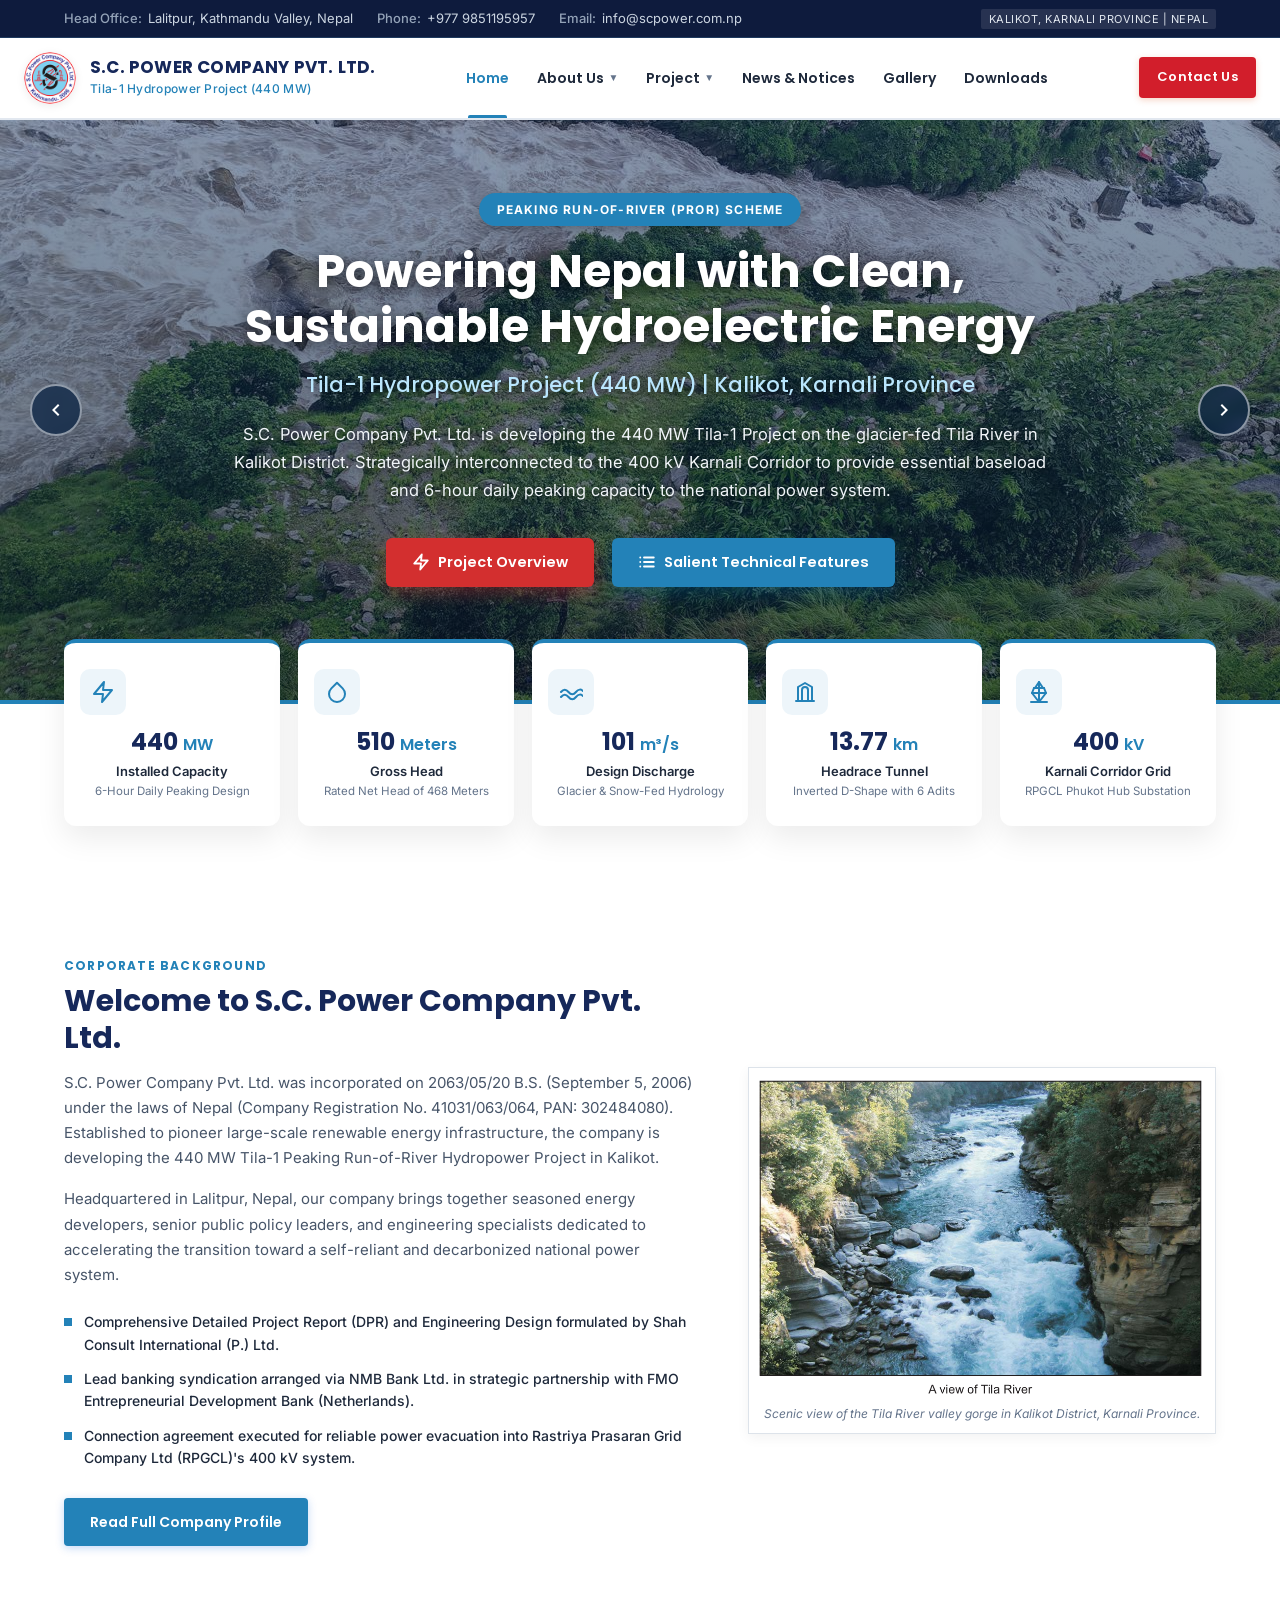
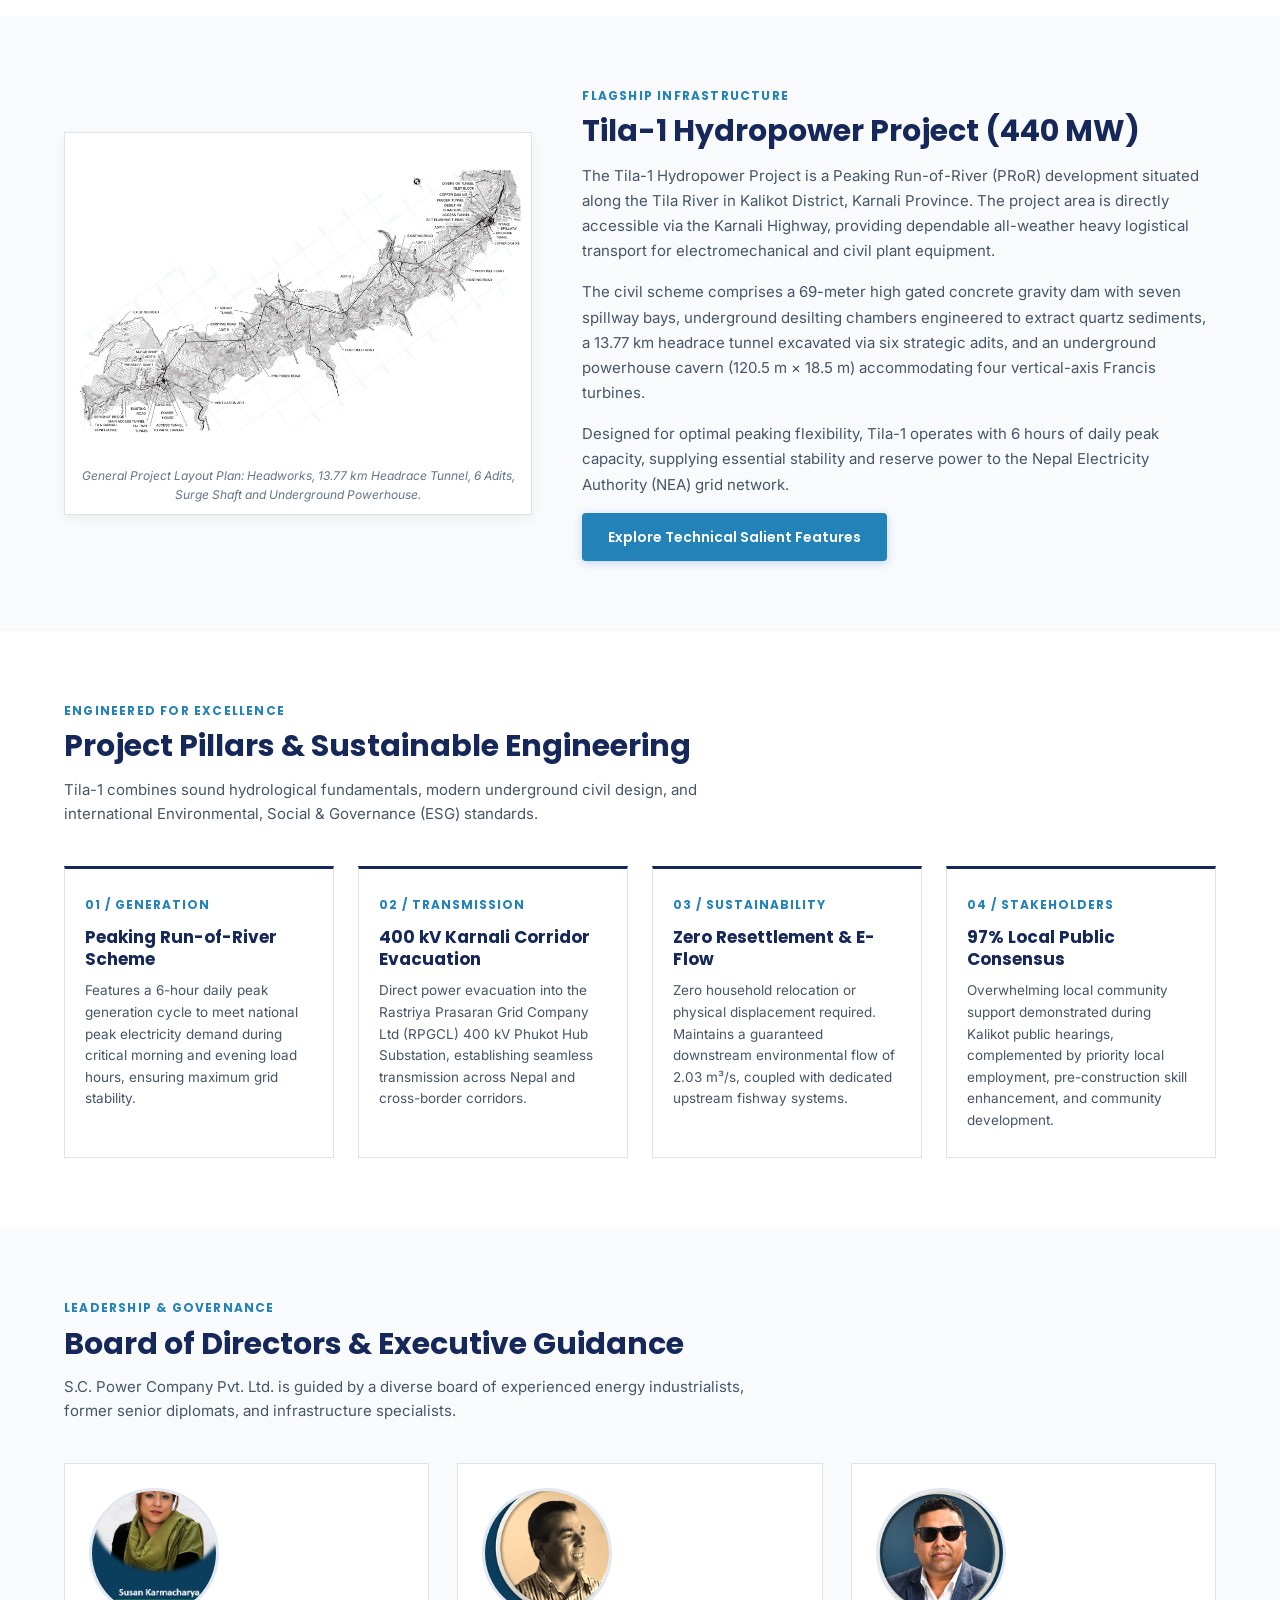
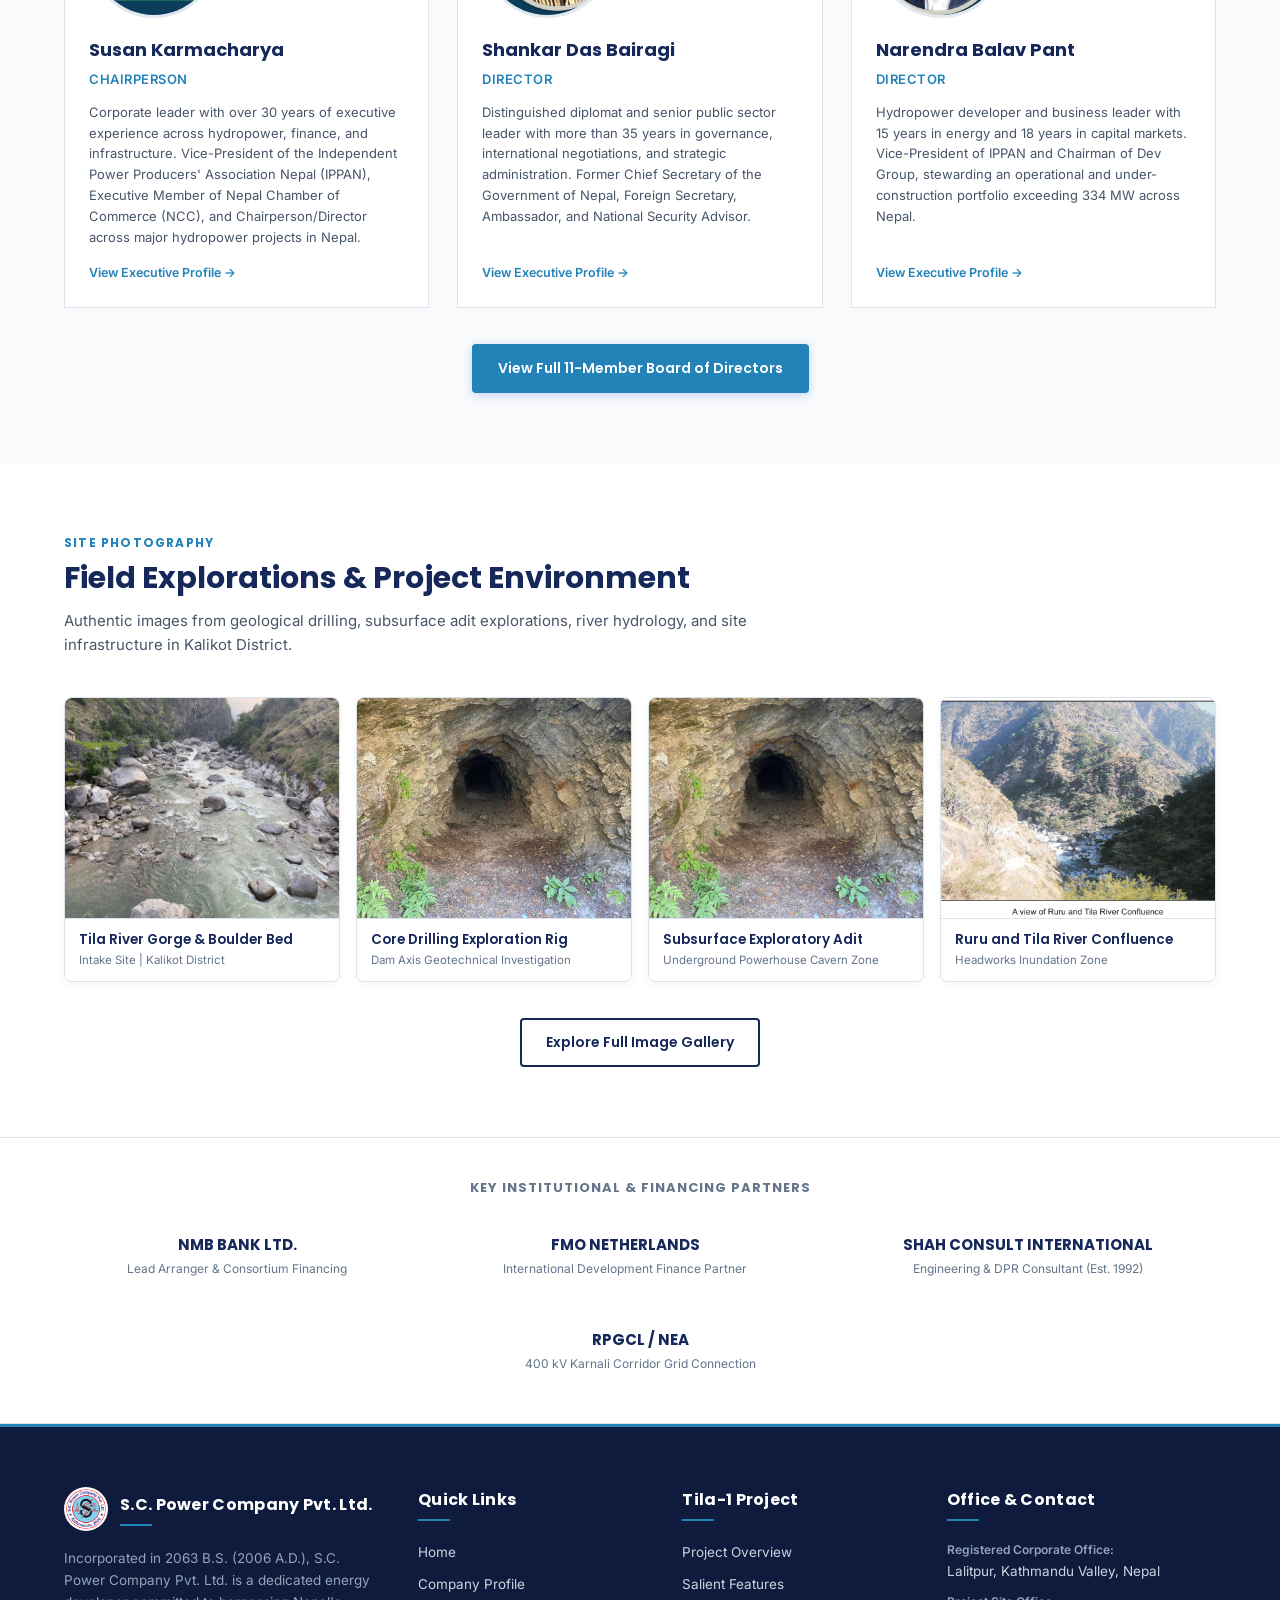
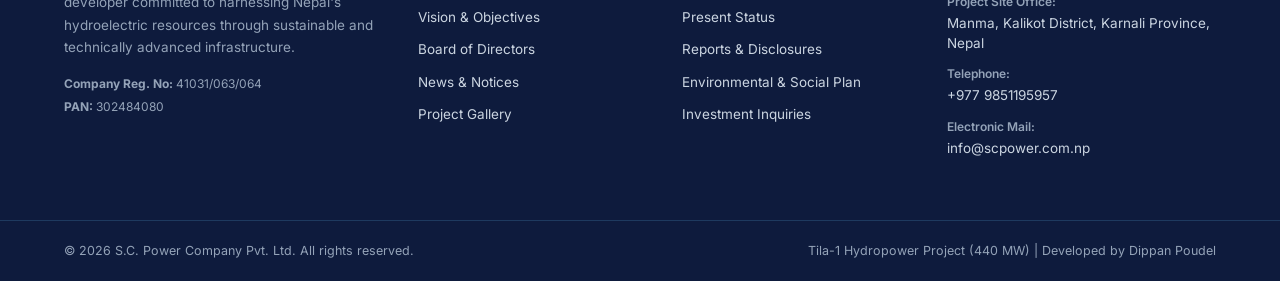
==== commit 4ab86d01: "feat: update capacity to 440MW, salient features turbines, single share download, financial closure " ====
--- a/index.html
+++ b/index.html
@@ -3,8 +3,8 @@
 <head>
   <meta charset="UTF-8">
   <meta name="viewport" content="width=device-width, initial-scale=1.0">
-  <title>S.C. Power Company Pvt. Ltd. | Tila-1 Hydropower Project (298.75 MW)</title>
-  <meta name="description" content="Official website of S.C. Power Company Pvt. Ltd., developer of the 298.75 MW Tila-1 Peaking Run-of-River Hydropower Project in Kalikot District, Karnali Province, Nepal.">
+  <title>S.C. Power Company Pvt. Ltd. | Tila-1 Hydropower Project (440 MW)</title>
+  <meta name="description" content="Official website of S.C. Power Company Pvt. Ltd., developer of the 440 MW Tila-1 Peaking Run-of-River Hydropower Project in Kalikot District, Karnali Province, Nepal.">
   
   <!-- Google Fonts: Poppins & Inter -->
   <link rel="preconnect" href="https://fonts.googleapis.com">
@@ -36,7 +36,7 @@
           </span>
         </div>
         <div>
-          <span class="top-tag">DoED License No. 294 | Kalikot, Karnali Province</span>
+          <span class="top-tag">Kalikot, Karnali Province | Nepal</span>
         </div>
       </div>
     </div>
@@ -51,7 +51,7 @@
           <img src="images/logo-128.png" alt="S.C. Power Company Logo" class="brand-logo-img">
           <div class="brand-text">
             <span class="brand-title">S.C. POWER COMPANY PVT. LTD.</span>
-            <span class="brand-subtitle">Tila-1 Hydropower Project (298.75 MW)</span>
+            <span class="brand-subtitle">Tila-1 Hydropower Project (440 MW)</span>
           </div>
         </a>
 
@@ -155,19 +155,6 @@
     </div>
   </header>
 
-  <!-- Project Update / Regulatory Notice Strip -->
-  <div class="notice-bar">
-    <div class="container">
-      <div class="notice-bar-inner">
-        <div>
-          <span class="notice-tag">Notice</span>
-          <span>S.C. Power Company Pvt. Ltd. has advanced consortium financing with NMB Bank Ltd. and grid connection with RPGCL for the 298.75 MW Tila-1 Project.</span>
-        </div>
-        <a href="news.html" class="notice-link">View Details</a>
-      </div>
-    </div>
-  </div>
-
   <main>
     <!-- Hero Cross-Fade Slider (3-4s Majestic Fade & High-Visibility Photos) -->
     <section class="hero-slider-section">
@@ -178,9 +165,9 @@
             <div class="hero-content">
               <span class="hero-badge">Peaking Run-of-River (PRoR) Scheme</span>
               <h1 class="hero-title">Powering Nepal with Clean, Sustainable Hydroelectric Energy</h1>
-              <div class="hero-subtitle">Tila-1 Hydropower Project (298.75 MW) | Kalikot, Karnali Province</div>
+              <div class="hero-subtitle">Tila-1 Hydropower Project (440 MW) | Kalikot, Karnali Province</div>
               <p class="hero-description">
-                S.C. Power Company Pvt. Ltd. is developing the 298.75 MW Tila-1 Project on the glacier-fed Tila River in Kalikot District. Strategically interconnected to the 400 kV Karnali Corridor to provide essential baseload and 6-hour daily peaking capacity to the national power system.
+                S.C. Power Company Pvt. Ltd. is developing the 440 MW Tila-1 Project on the glacier-fed Tila River in Kalikot District. Strategically interconnected to the 400 kV Karnali Corridor to provide essential baseload and 6-hour daily peaking capacity to the national power system.
               </p>
               <div class="hero-actions">
                 <a href="project-overview.html" class="btn-hero-red">
@@ -225,10 +212,10 @@
           <div class="container">
             <div class="hero-content">
               <span class="hero-badge">Milestone Achieved • Grid Evacuation Secured</span>
-              <h1 class="hero-title">Secured PPA with NEA & 400 kV Karnali Evacuation</h1>
+              <h1 class="hero-title">PPA with NEA & 400 kV Karnali Evacuation</h1>
               <div class="hero-subtitle">Lead Banking Syndication Arranged with NMB Bank Ltd.</div>
               <p class="hero-description">
-                Formal 298.75 MW Power Purchase Agreement executed with Nepal Electricity Authority. Debt syndication led by NMB Bank Ltd., connecting directly to Rastriya Prasaran Grid Company Ltd (RPGCL)'s 400 kV Phukot Hub Substation.
+                Power Purchase Agreement (298.75 MW PPA) executed with Nepal Electricity Authority. Debt syndication led by NMB Bank Ltd., connecting directly to Rastriya Prasaran Grid Company Ltd (RPGCL)'s 400 kV Phukot Hub Substation.
               </p>
               <div class="hero-actions">
                 <a href="present-status.html" class="btn-hero-red">
@@ -267,19 +254,19 @@
         <div class="stats-cards-grid">
           <div class="stat-card">
             <div class="stat-icon-svg"><svg viewBox="0 0 24 24" width="24" height="24" fill="none" stroke="currentColor" stroke-width="2" stroke-linecap="round" stroke-linejoin="round"><polygon points="13 2 3 14 12 14 11 22 21 10 12 10 13 2"></polygon></svg></div>
-            <div class="stat-value">298.75 <span class="stat-unit">MW</span></div>
+            <div class="stat-value">440 <span class="stat-unit">MW</span></div>
             <div class="stat-label">Installed Capacity</div>
             <div class="stat-subtext">6-Hour Daily Peaking Design</div>
           </div>
           <div class="stat-card">
             <div class="stat-icon-svg"><svg viewBox="0 0 24 24" width="24" height="24" fill="none" stroke="currentColor" stroke-width="2" stroke-linecap="round" stroke-linejoin="round"><path d="M12 2.69l5.66 5.66a8 8 0 1 1-11.31 0z"></path></svg></div>
-            <div class="stat-value">468 <span class="stat-unit">Meters</span></div>
-            <div class="stat-label">Rated Net Head</div>
-            <div class="stat-subtext">Gross Head of ~495 Meters</div>
+            <div class="stat-value">510 <span class="stat-unit">Meters</span></div>
+            <div class="stat-label">Gross Head</div>
+            <div class="stat-subtext">Rated Net Head of 468 Meters</div>
           </div>
           <div class="stat-card">
             <div class="stat-icon-svg"><svg viewBox="0 0 24 24" width="24" height="24" fill="none" stroke="currentColor" stroke-width="2" stroke-linecap="round" stroke-linejoin="round"><path d="M2 12c2.5-3 5-3 7.5 0s5 3 7.5 0 5-3 7-1"></path><path d="M2 17c2.5-3 5-3 7.5 0s5 3 7.5 0 5-3 7-1"></path></svg></div>
-            <div class="stat-value">70.0 <span class="stat-unit">m³/s</span></div>
+            <div class="stat-value">101 <span class="stat-unit">m³/s</span></div>
             <div class="stat-label">Design Discharge</div>
             <div class="stat-subtext">Glacier & Snow-Fed Hydrology</div>
           </div>
@@ -307,17 +294,14 @@
             <span class="section-tag">Corporate Background</span>
             <h2 class="section-title">Welcome to S.C. Power Company Pvt. Ltd.</h2>
             <p>
-              S.C. Power Company Pvt. Ltd. was incorporated on 2063/05/20 B.S. (September 5, 2006) under the laws of Nepal (Company Registration No. 41031/063/064, PAN: 302484080). Established to pioneer large-scale renewable energy infrastructure, the company holds the Generation Survey License (License No. 294) for developing the Tila-1 Hydropower Project.
+              S.C. Power Company Pvt. Ltd. was incorporated on 2063/05/20 B.S. (September 5, 2006) under the laws of Nepal (Company Registration No. 41031/063/064, PAN: 302484080). Established to pioneer large-scale renewable energy infrastructure, the company is developing the 440 MW Tila-1 Peaking Run-of-River Hydropower Project in Kalikot.
             </p>
             <p>
               Headquartered in Lalitpur, Nepal, our company brings together seasoned energy developers, senior public policy leaders, and engineering specialists dedicated to accelerating the transition toward a self-reliant and decarbonized national power system.
             </p>
             
             <div class="corporate-checklist">
-              <div class="checklist-item">
-                <div class="bullet-square"></div>
-                <div>Electricity Generation License (298.75 MW) issued by the Ministry of Energy, Water Resources and Irrigation / DoED.</div>
-              </div>
+              
               <div class="checklist-item">
                 <div class="bullet-square"></div>
                 <div>Comprehensive Detailed Project Report (DPR) and Engineering Design formulated by Shah Consult International (P.) Ltd.</div>
@@ -358,7 +342,7 @@
 
           <div class="content-block">
             <span class="section-tag">Flagship Infrastructure</span>
-            <h2 class="section-title">Tila-1 Hydropower Project (298.75 MW)</h2>
+            <h2 class="section-title">Tila-1 Hydropower Project (440 MW)</h2>
             <p>
               The Tila-1 Hydropower Project is a Peaking Run-of-River (PRoR) development situated along the Tila River in Kalikot District, Karnali Province. The project area is directly accessible via the Karnali Highway, providing dependable all-weather heavy logistical transport for electromechanical and civil plant equipment.
             </p>
@@ -572,7 +556,6 @@
           </p>
           <div class="footer-meta-item"><strong>Company Reg. No:</strong> 41031/063/064</div>
           <div class="footer-meta-item"><strong>PAN:</strong> 302484080</div>
-          <div class="footer-meta-item"><strong>DoED License No:</strong> 294 (298.75 MW)</div>
         </div>
 
         <!-- Column 2: Quick Links -->
@@ -632,7 +615,7 @@
             &copy; 2026 S.C. Power Company Pvt. Ltd. All rights reserved.
           </div>
           <div>
-            Tila-1 Hydropower Project (298.75 MW) | Developed by Dippan Poudel
+            Tila-1 Hydropower Project (440 MW) | Developed by Dippan Poudel
           </div>
         </div>
       </div>
--- a/css/style.css
+++ b/css/style.css
@@ -2536,3 +2536,187 @@
     text-align: center;
   }
 }
+
+
+/* ==========================================================================
+   MOBILE & TABLET VIEWPORT REFINEMENT (PHONE OPTIMIZATION)
+   ========================================================================== */
+@media (max-width: 768px) {
+  /* Hide the top notice strip on phone screens as requested */
+  .notice-bar {
+    display: none !important;
+  }
+
+  /* Compact professional top-bar on mobile */
+  .top-bar {
+    padding: 2px 0;
+  }
+  .top-bar-inner {
+    padding: 4px 0 !important;
+    gap: 2px !important;
+  }
+  .top-info-list {
+    flex-direction: row !important;
+    flex-wrap: wrap;
+    justify-content: center;
+    gap: 8px 14px !important;
+    font-size: 11px !important;
+  }
+  .top-tag {
+    display: none !important; /* Keep top bar clean and single line */
+  }
+
+  /* Navbar clean spacing */
+  .navbar {
+    height: 60px !important;
+    padding: 0 4px;
+  }
+  .brand {
+    gap: 8px;
+    max-width: calc(100% - 44px) !important;
+  }
+  .brand-logo-img {
+    width: 36px !important;
+    height: 36px !important;
+  }
+  .brand-title {
+    font-size: 12.5px !important;
+  }
+  .brand-subtitle {
+    font-size: 9px !important;
+  }
+
+  /* --- Hero Section Mobile Fitting --- */
+  .hero-slider-section {
+    min-height: 520px !important;
+    height: auto !important;
+    overflow: hidden;
+    position: relative;
+  }
+  .hero-slider-container {
+    min-height: 520px !important;
+    height: 520px !important;
+  }
+  .hero-slide {
+    min-height: 520px !important;
+    height: 520px !important;
+    padding: 24px 16px 40px !important;
+    display: flex !important;
+    align-items: center !important;
+    justify-content: center !important;
+    box-sizing: border-box;
+  }
+
+  .hero-content {
+    max-width: 100% !important;
+    padding: 0 10px;
+    margin: 0 auto;
+  }
+
+  .hero-badge {
+    font-size: 10px !important;
+    padding: 4px 12px !important;
+    margin-bottom: 10px !important;
+    letter-spacing: 0.8px !important;
+  }
+
+  .hero-title {
+    font-size: 20px !important;
+    line-height: 1.25 !important;
+    margin-bottom: 8px !important;
+  }
+
+  .hero-subtitle {
+    font-size: 12px !important;
+    margin-bottom: 10px !important;
+    line-height: 1.35 !important;
+  }
+
+  .hero-description {
+    font-size: 12px !important;
+    line-height: 1.5 !important;
+    margin-bottom: 18px !important;
+    max-width: 340px !important;
+    /* Limit lines on small mobile screens to keep layout spacious */
+    display: -webkit-box;
+    -webkit-line-clamp: 3;
+    -webkit-box-orient: vertical;
+    overflow: hidden;
+  }
+
+  /* Hero Buttons: Stack vertically or keep clean with breathing room */
+  .hero-actions {
+    display: flex !important;
+    flex-direction: column !important;
+    gap: 8px !important;
+    width: 100% !important;
+    max-width: 270px !important;
+    margin: 0 auto !important;
+  }
+
+  .btn-hero-red,
+  .btn-hero-blue {
+    width: 100% !important;
+    box-sizing: border-box !important;
+    justify-content: center !important;
+    padding: 9px 16px !important;
+    font-size: 12.5px !important;
+    gap: 6px !important;
+  }
+
+  .btn-hero-red svg,
+  .btn-hero-blue svg {
+    width: 15px !important;
+    height: 15px !important;
+  }
+
+  /* Arrow Buttons on Mobile: Smaller & positioned so they don't cover text */
+  .slider-btn {
+    width: 34px !important;
+    height: 34px !important;
+    background-color: rgba(11, 37, 69, 0.6) !important;
+    top: auto !important;
+    bottom: 14px !important;
+    transform: none !important;
+    z-index: 15 !important;
+  }
+  .slider-btn:hover {
+    transform: scale(1.08) !important;
+  }
+  .slider-btn.prev {
+    left: 16px !important;
+  }
+  .slider-btn.next {
+    right: 16px !important;
+  }
+  .slider-btn svg {
+    width: 18px !important;
+    height: 18px !important;
+  }
+
+  /* Slider Dots on Mobile */
+  .slider-dots {
+    bottom: 22px !important;
+    gap: 6px !important;
+  }
+  .slider-dot {
+    width: 8px !important;
+    height: 8px !important;
+  }
+  .slider-dot.active {
+    width: 22px !important;
+  }
+
+  /* Stats Section: generous separation from hero */
+  .stats-wrapper {
+    margin-top: 16px !important; /* Clean separation, no clumsy negative overlay on mobile */
+    padding: 0 4px !important;
+  }
+  .stats-cards-grid {
+    grid-template-columns: 1fr !important;
+    gap: 14px !important;
+  }
+  .stat-card {
+    padding: 20px 18px !important;
+  }
+}
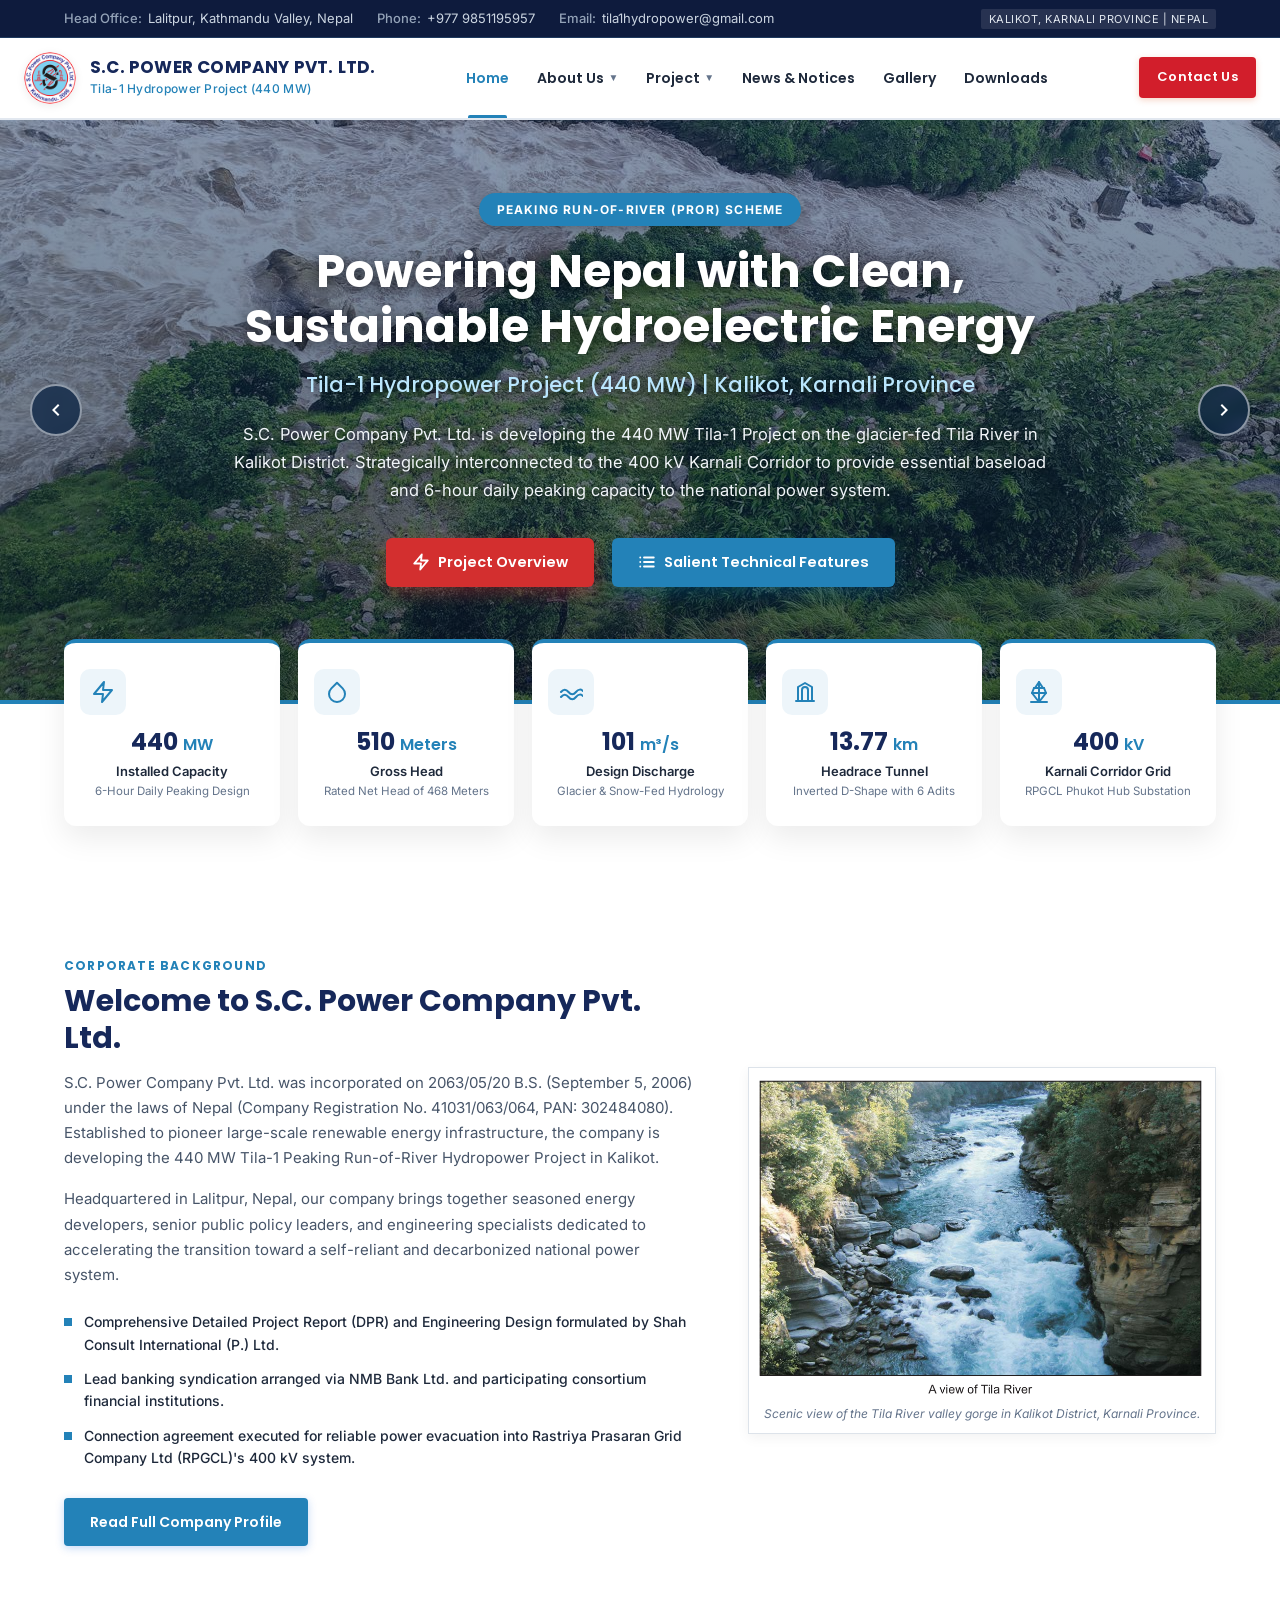
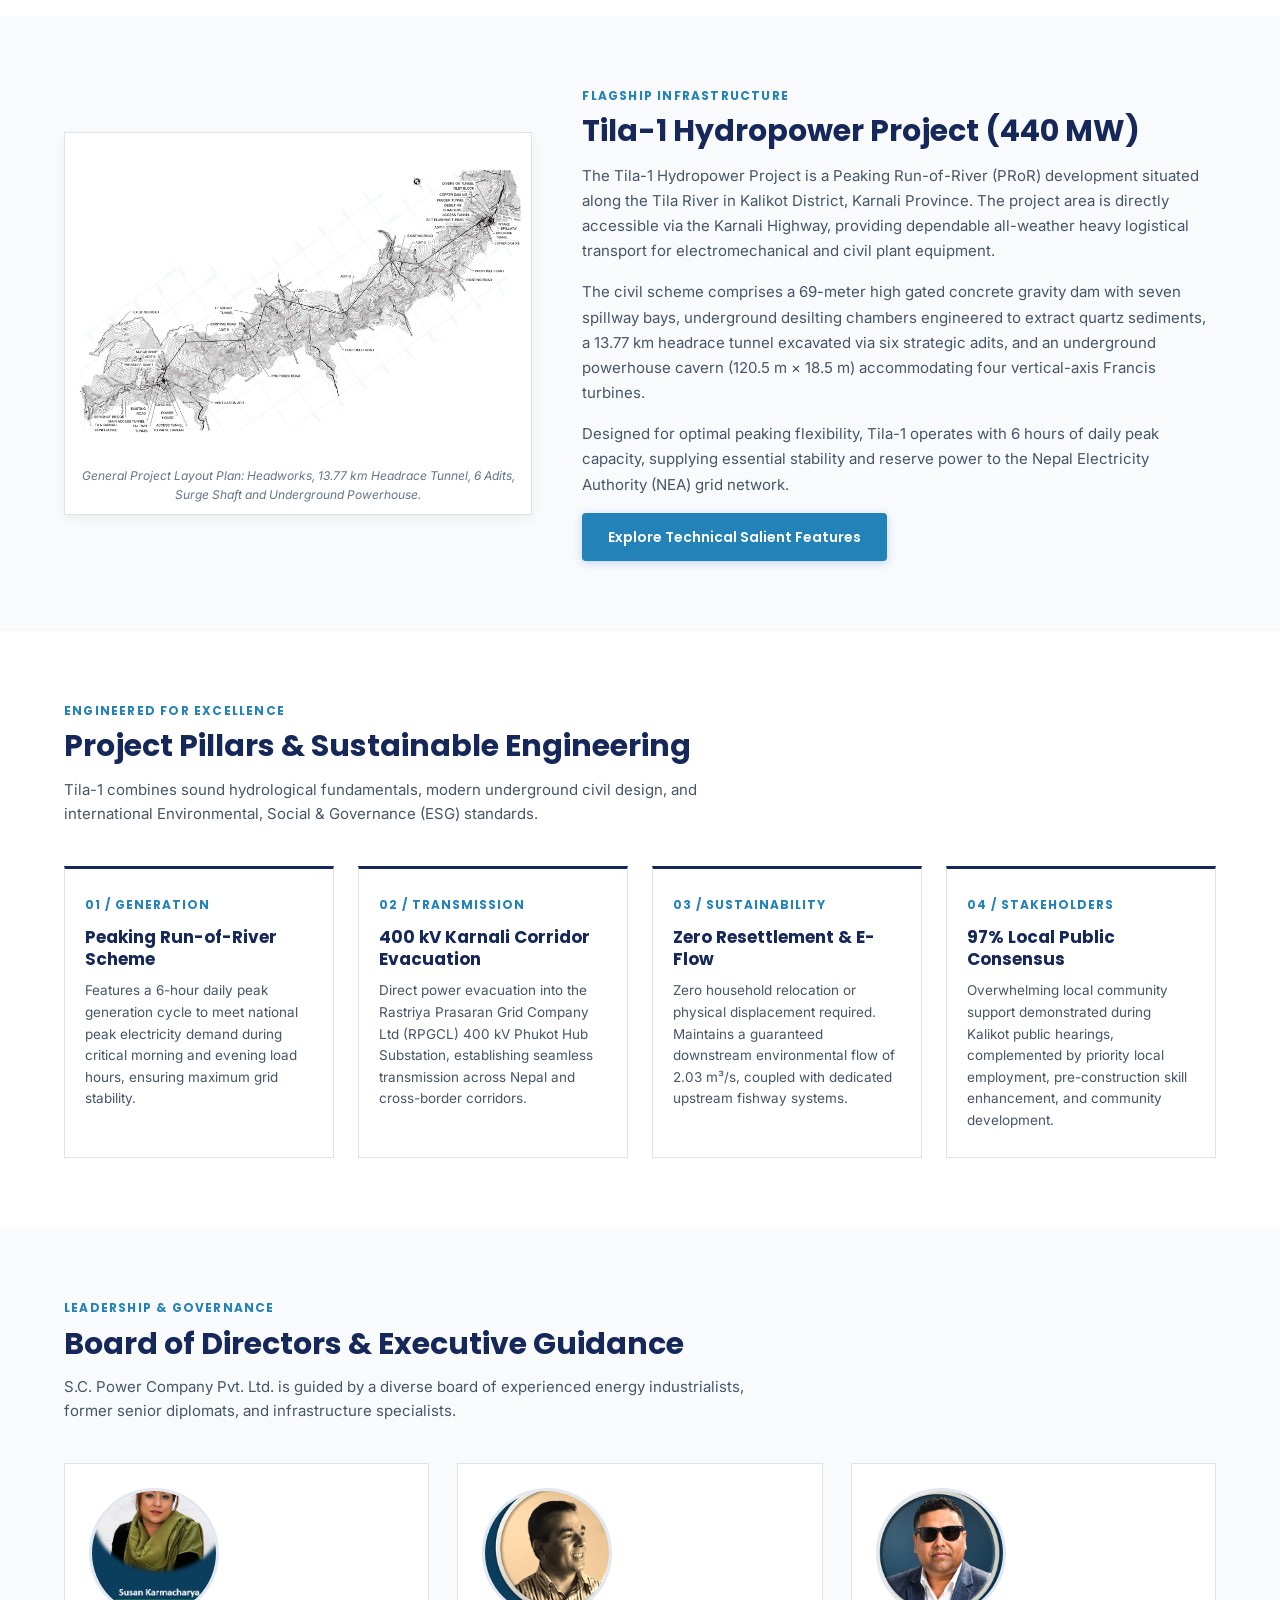
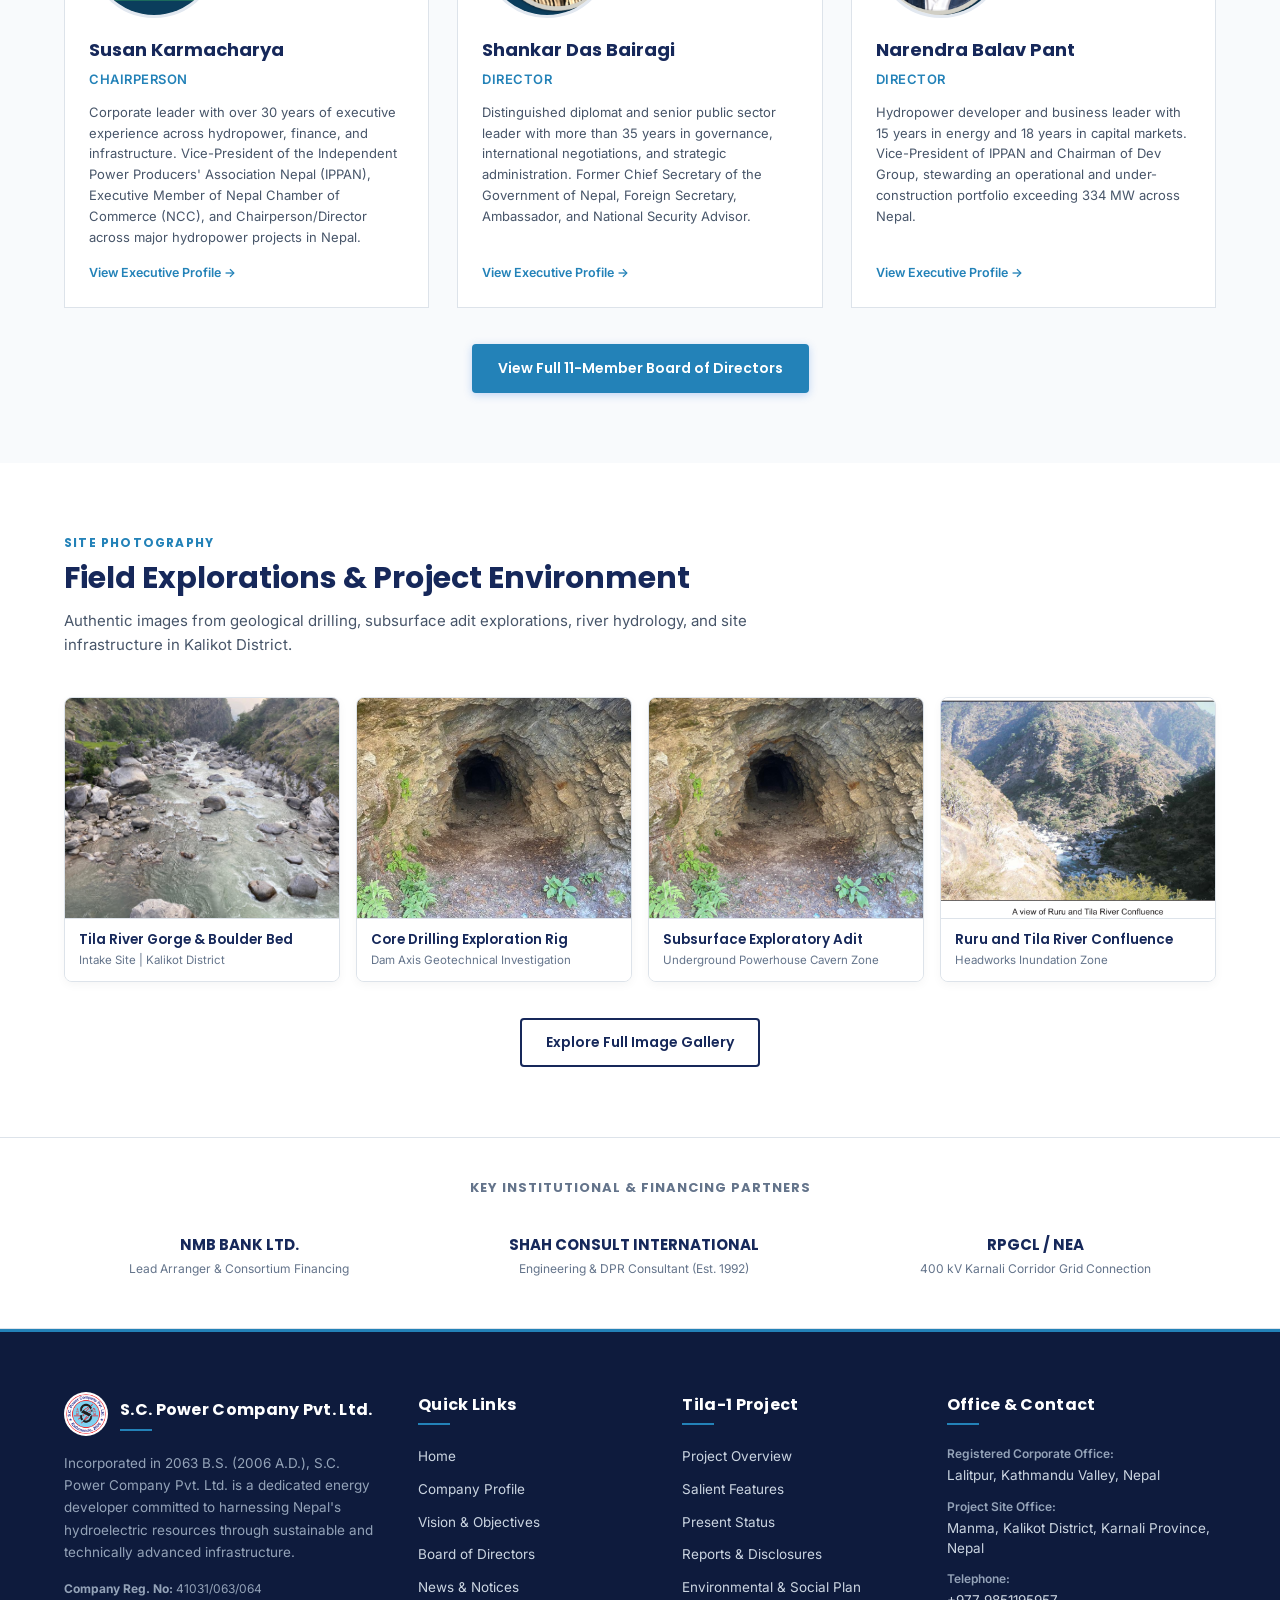
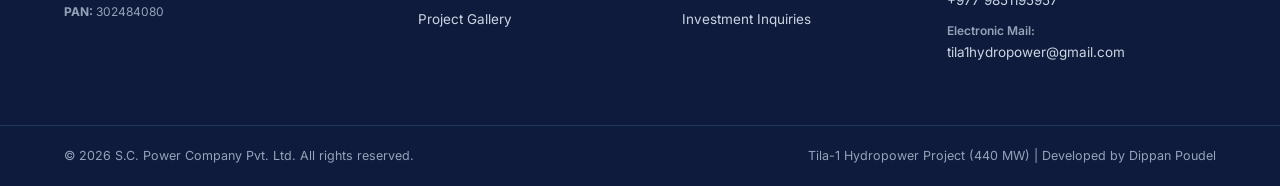
==== commit 485cf31f: "fix: update email to tila1hydropower@gmail.com and remove FMO Netherlands from financing partners" ====
--- a/index.html
+++ b/index.html
@@ -32,7 +32,7 @@
           </span>
           <span class="top-info-item">
             <span class="top-info-label">Email:</span>
-            <a href="mailto:info@scpower.com.np" class="top-info-link">info@scpower.com.np</a>
+            <a href="mailto:tila1hydropower@gmail.com" class="top-info-link">tila1hydropower@gmail.com</a>
           </span>
         </div>
         <div>
@@ -308,7 +308,7 @@
               </div>
               <div class="checklist-item">
                 <div class="bullet-square"></div>
-                <div>Lead banking syndication arranged via NMB Bank Ltd. in strategic partnership with FMO Entrepreneurial Development Bank (Netherlands).</div>
+                <div>Lead banking syndication arranged via NMB Bank Ltd. and participating consortium financial institutions.</div>
               </div>
               <div class="checklist-item">
                 <div class="bullet-square"></div>
@@ -523,10 +523,6 @@
           <div class="partner-box">
             <div class="partner-name">NMB BANK LTD.</div>
             <div class="partner-desc">Lead Arranger & Consortium Financing</div>
-          </div>
-          <div class="partner-box">
-            <div class="partner-name">FMO NETHERLANDS</div>
-            <div class="partner-desc">International Development Finance Partner</div>
           </div>
           <div class="partner-box">
             <div class="partner-name">SHAH CONSULT INTERNATIONAL</div>
@@ -601,7 +597,7 @@
           </div>
           <div class="footer-contact-item">
             <span class="contact-label">Electronic Mail:</span>
-            <span>info@scpower.com.np</span>
+            <span>tila1hydropower@gmail.com</span>
           </div>
         </div>
       </div>
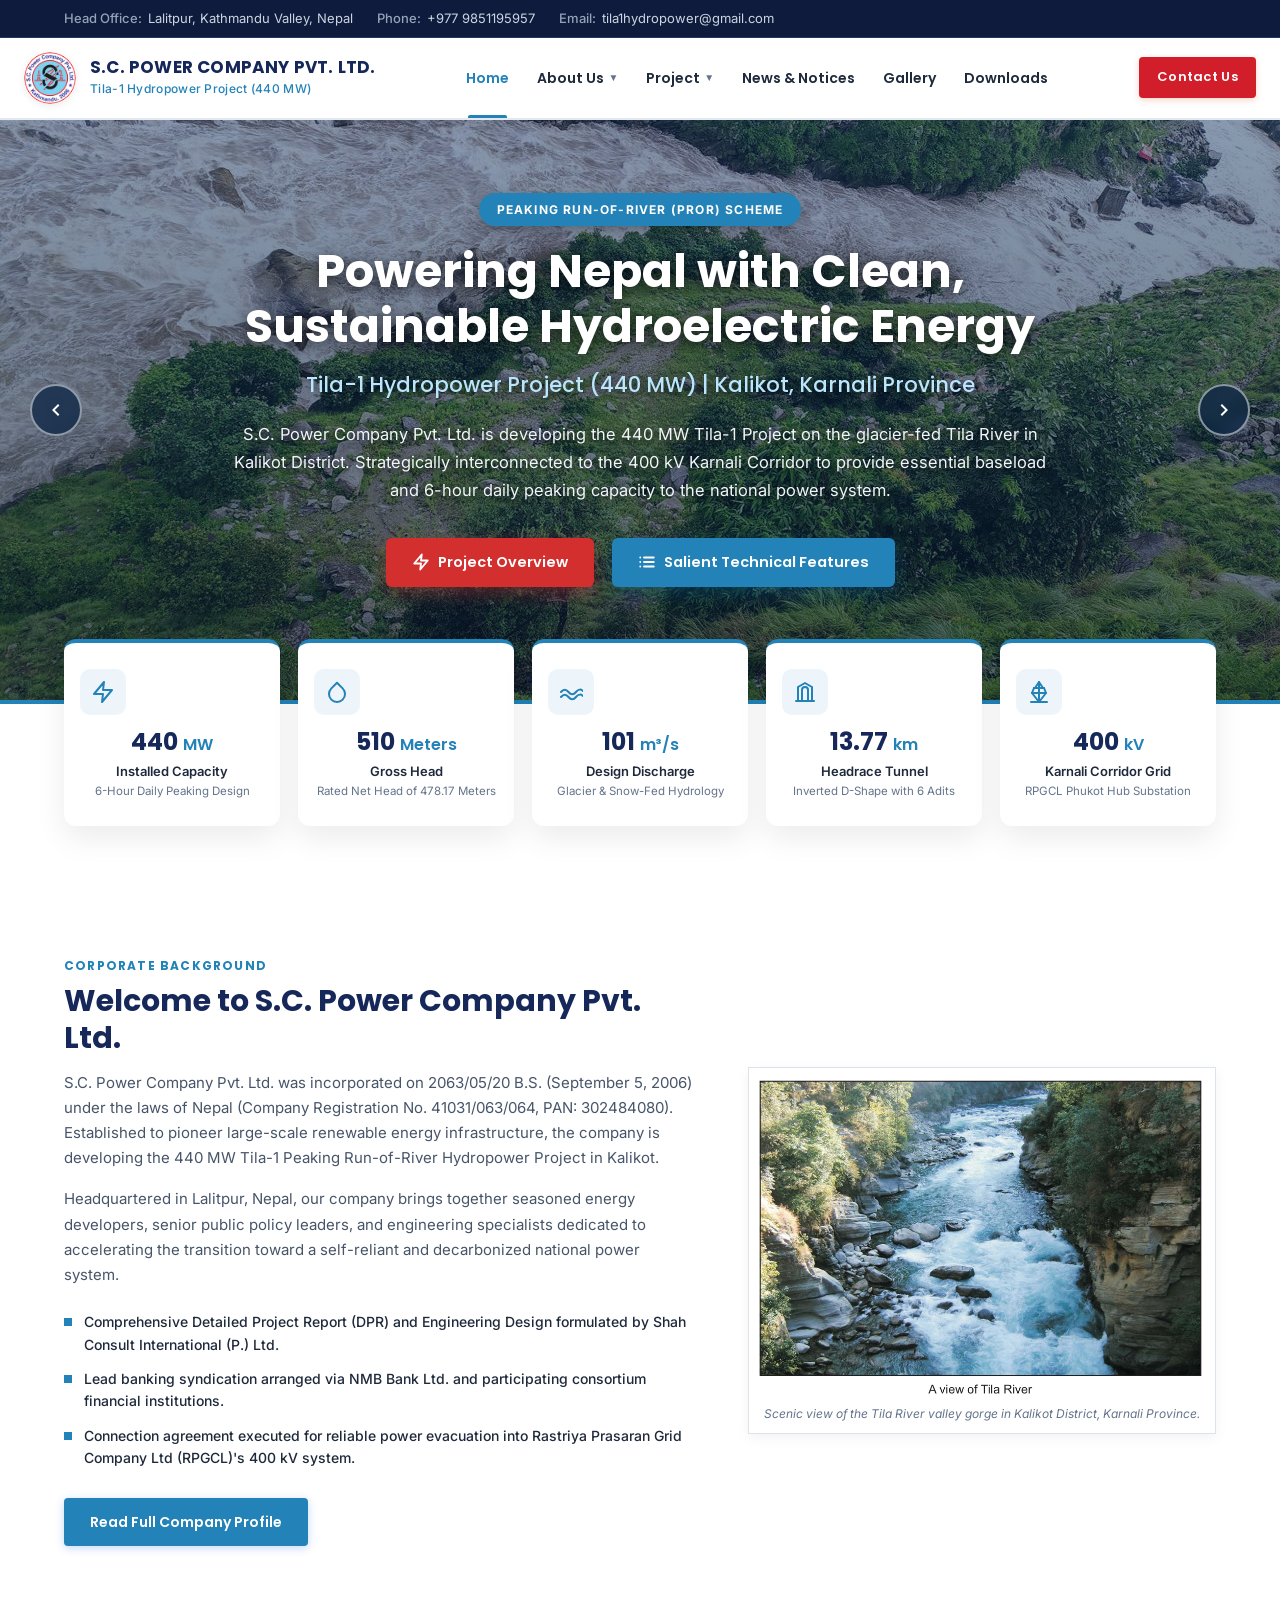
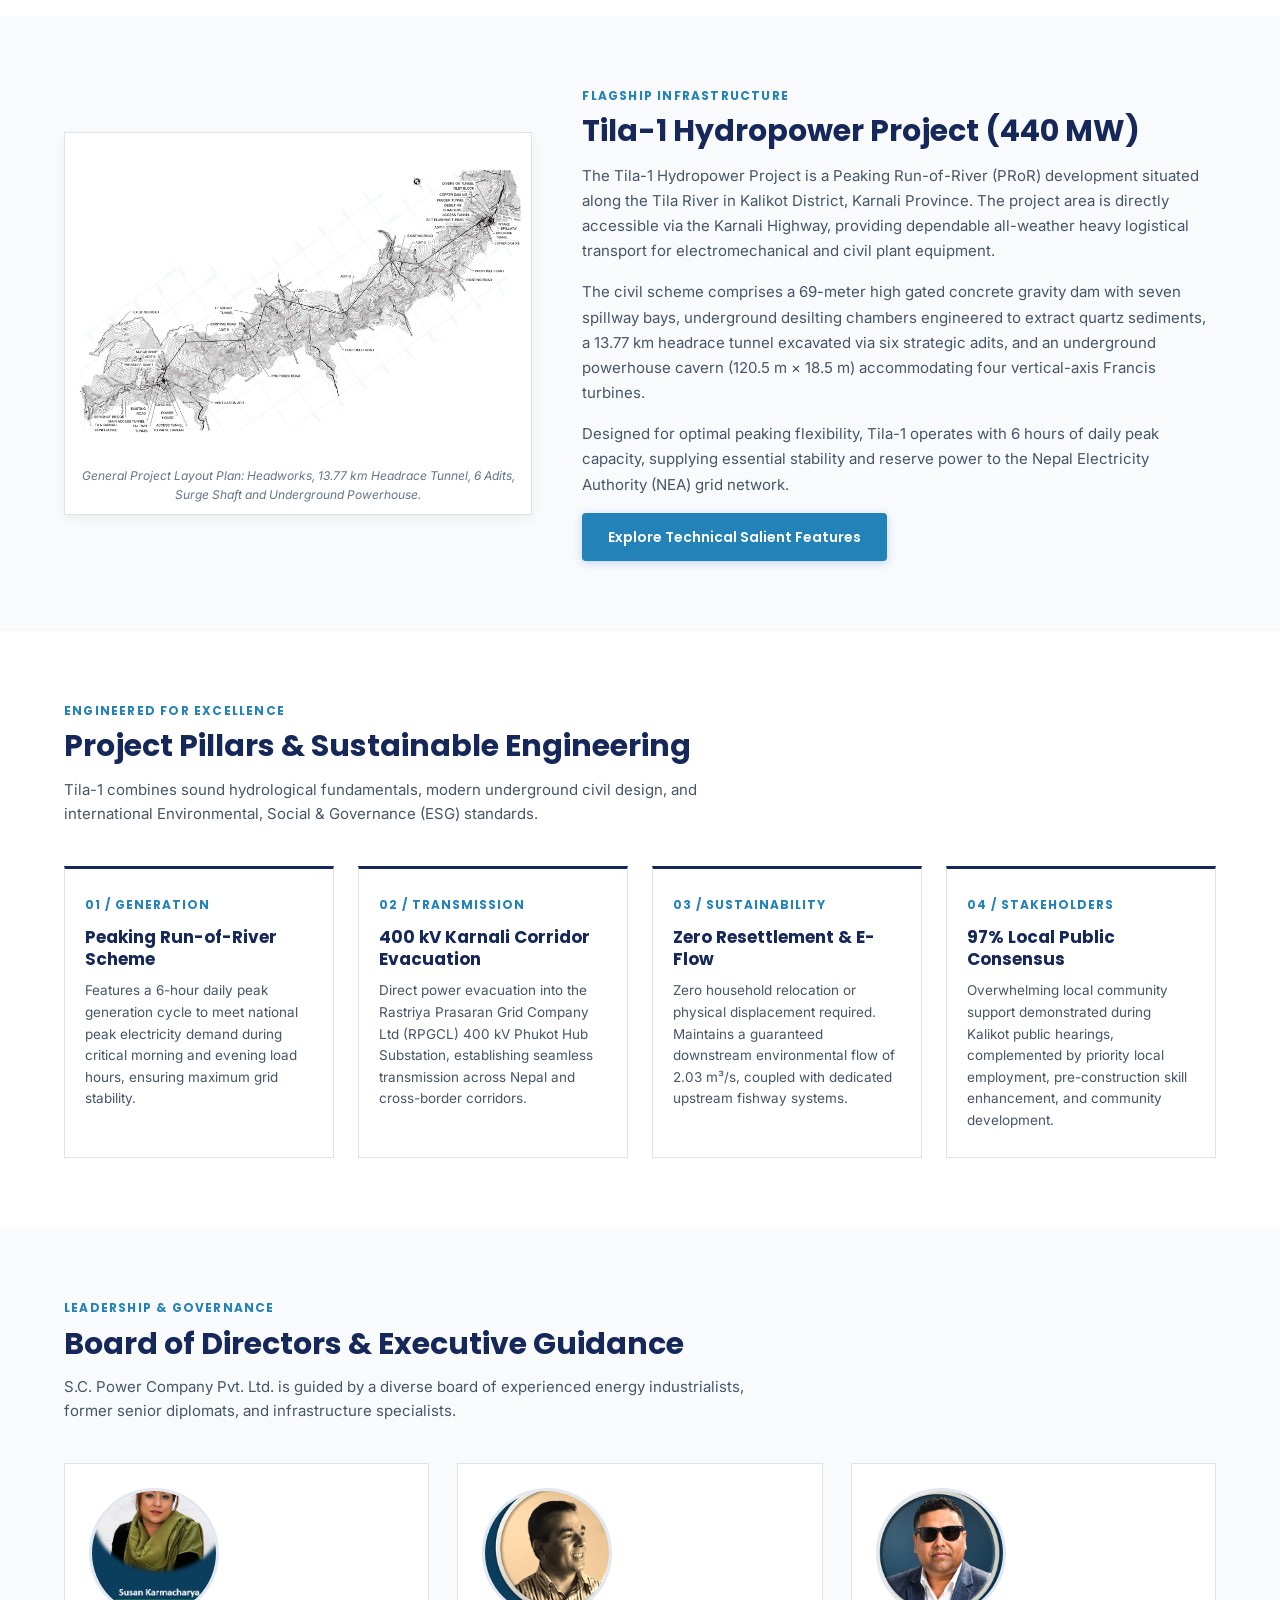
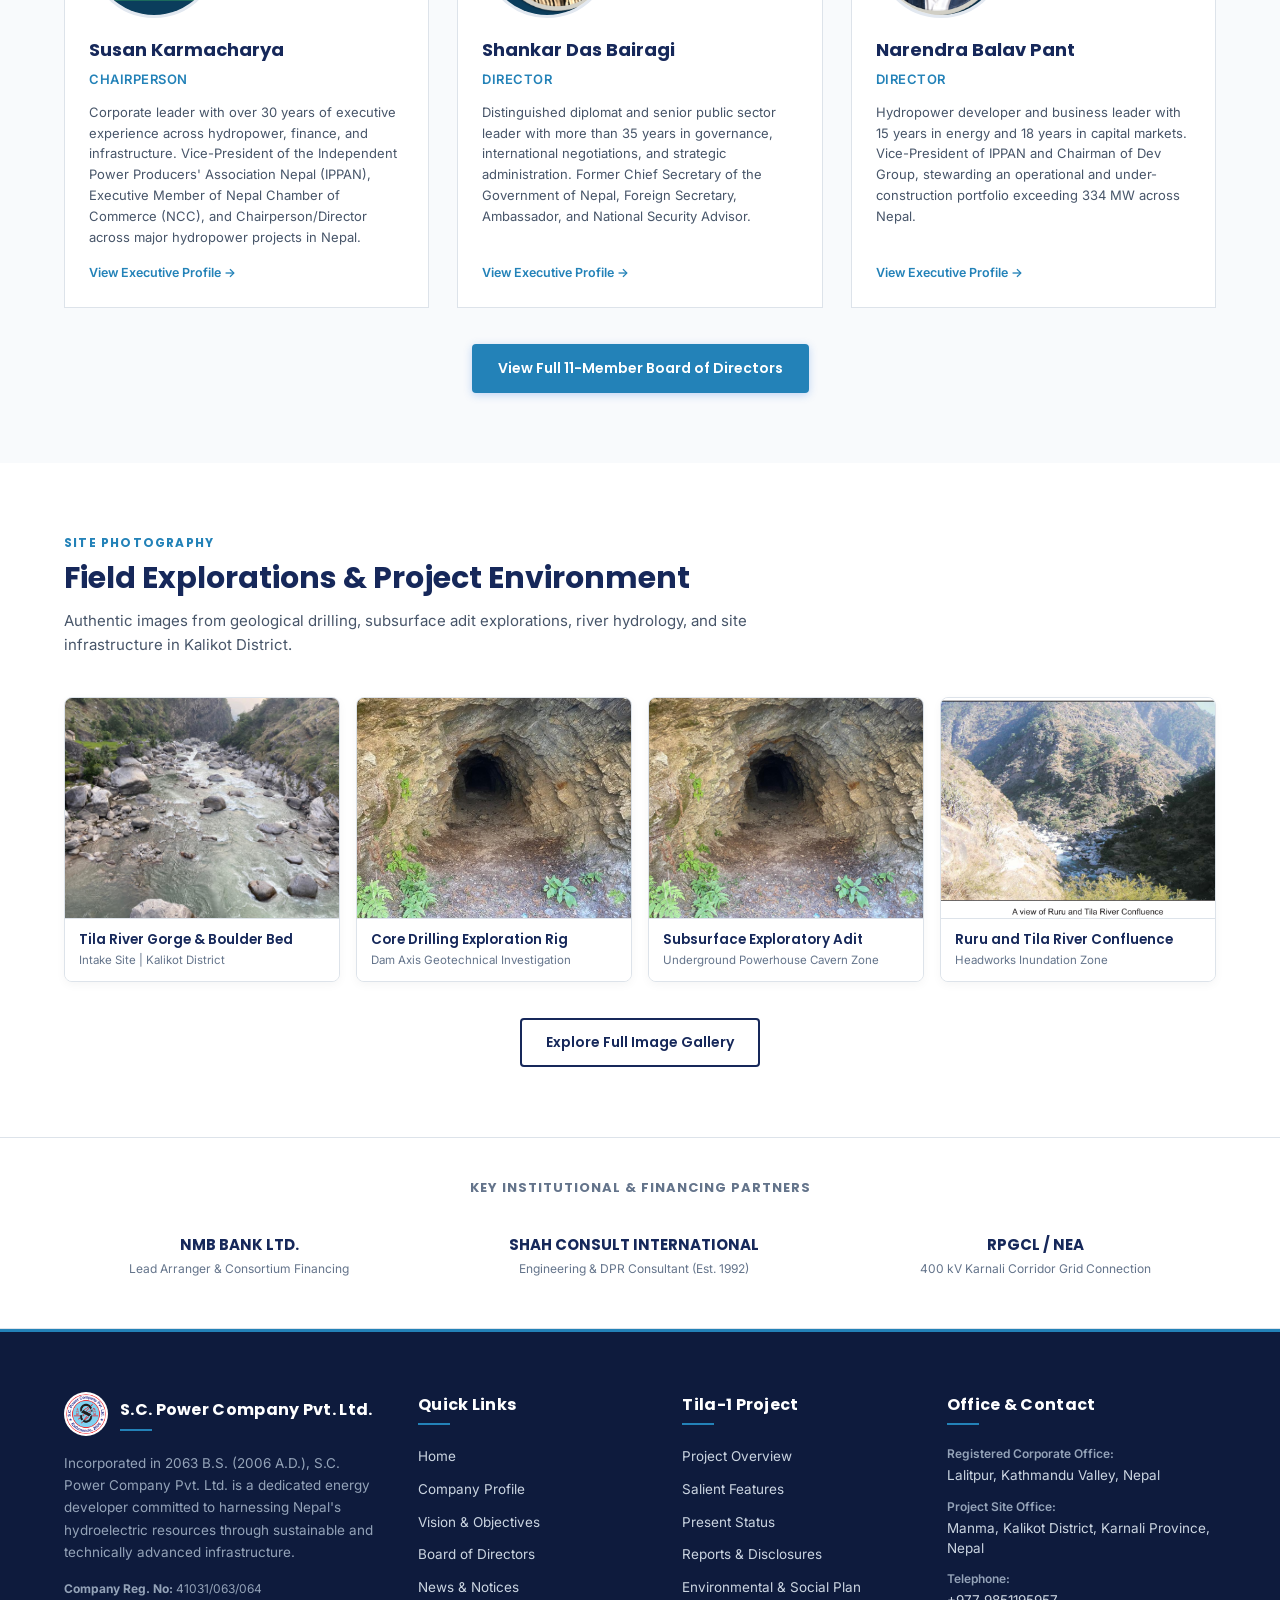
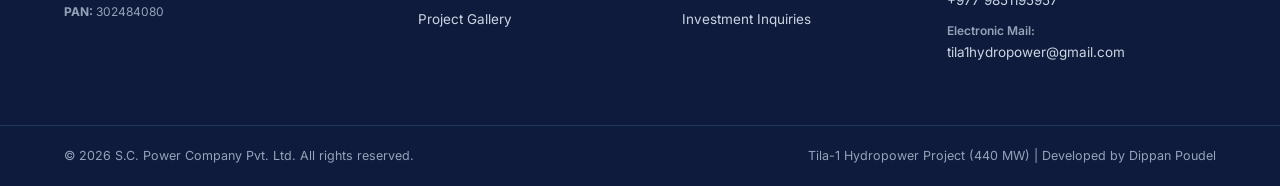
==== commit cb68eda9: "feat: apply website remarks updates, 7 BOD members, portraits, net head 478.17m, and financial closu" ====
--- a/index.html
+++ b/index.html
@@ -35,9 +35,7 @@
             <a href="mailto:tila1hydropower@gmail.com" class="top-info-link">tila1hydropower@gmail.com</a>
           </span>
         </div>
-        <div>
-          <span class="top-tag">Kalikot, Karnali Province | Nepal</span>
-        </div>
+
       </div>
     </div>
   </aside>
@@ -189,9 +187,9 @@
             <div class="hero-content">
               <span class="hero-badge">Experienced Board & Institutional Promoters</span>
               <h1 class="hero-title">Pioneering Large-Scale Clean Energy Infrastructure</h1>
-              <div class="hero-subtitle">Backed by Adhyanta Fund, White Lotus & Money Plant Investment</div>
+              <div class="hero-subtitle">Backed by Money Plant Investment & Vision Lumbini Limited</div>
               <p class="hero-description">
-                Guided by seasoned energy leaders, senior infrastructure diplomats, and technical specialists with over 400+ MW cumulative developed hydropower track record across Nepal. Committed to global ESG benchmarks and institutional excellence.
+                Guided by seasoned energy leaders, senior infrastructure diplomats, and technical specialists with over 110+ MW cumulative developed hydropower track record across Nepal. Committed to global ESG benchmarks and institutional excellence.
               </p>
               <div class="hero-actions">
                 <a href="about.html" class="btn-hero-red">
@@ -262,7 +260,7 @@
             <div class="stat-icon-svg"><svg viewBox="0 0 24 24" width="24" height="24" fill="none" stroke="currentColor" stroke-width="2" stroke-linecap="round" stroke-linejoin="round"><path d="M12 2.69l5.66 5.66a8 8 0 1 1-11.31 0z"></path></svg></div>
             <div class="stat-value">510 <span class="stat-unit">Meters</span></div>
             <div class="stat-label">Gross Head</div>
-            <div class="stat-subtext">Rated Net Head of 468 Meters</div>
+            <div class="stat-subtext">Rated Net Head of 478.17 Meters</div>
           </div>
           <div class="stat-card">
             <div class="stat-icon-svg"><svg viewBox="0 0 24 24" width="24" height="24" fill="none" stroke="currentColor" stroke-width="2" stroke-linecap="round" stroke-linejoin="round"><path d="M2 12c2.5-3 5-3 7.5 0s5 3 7.5 0 5-3 7-1"></path><path d="M2 17c2.5-3 5-3 7.5 0s5 3 7.5 0 5-3 7-1"></path></svg></div>
--- a/css/style.css
+++ b/css/style.css
@@ -1513,6 +1513,20 @@
   transform: scale(1.04);
 }
 
+.leader-avatar-fallback {
+  width: 100%;
+  height: 100%;
+  display: flex;
+  align-items: center;
+  justify-content: center;
+  background: linear-gradient(135deg, #1E3A8A 0%, #0F172A 100%);
+  color: #FFFFFF;
+  font-family: var(--font-heading);
+  font-size: 42px;
+  font-weight: 700;
+  letter-spacing: 2px;
+}
+
 .leader-info-detailed {
   padding: 24px;
   flex: 1;
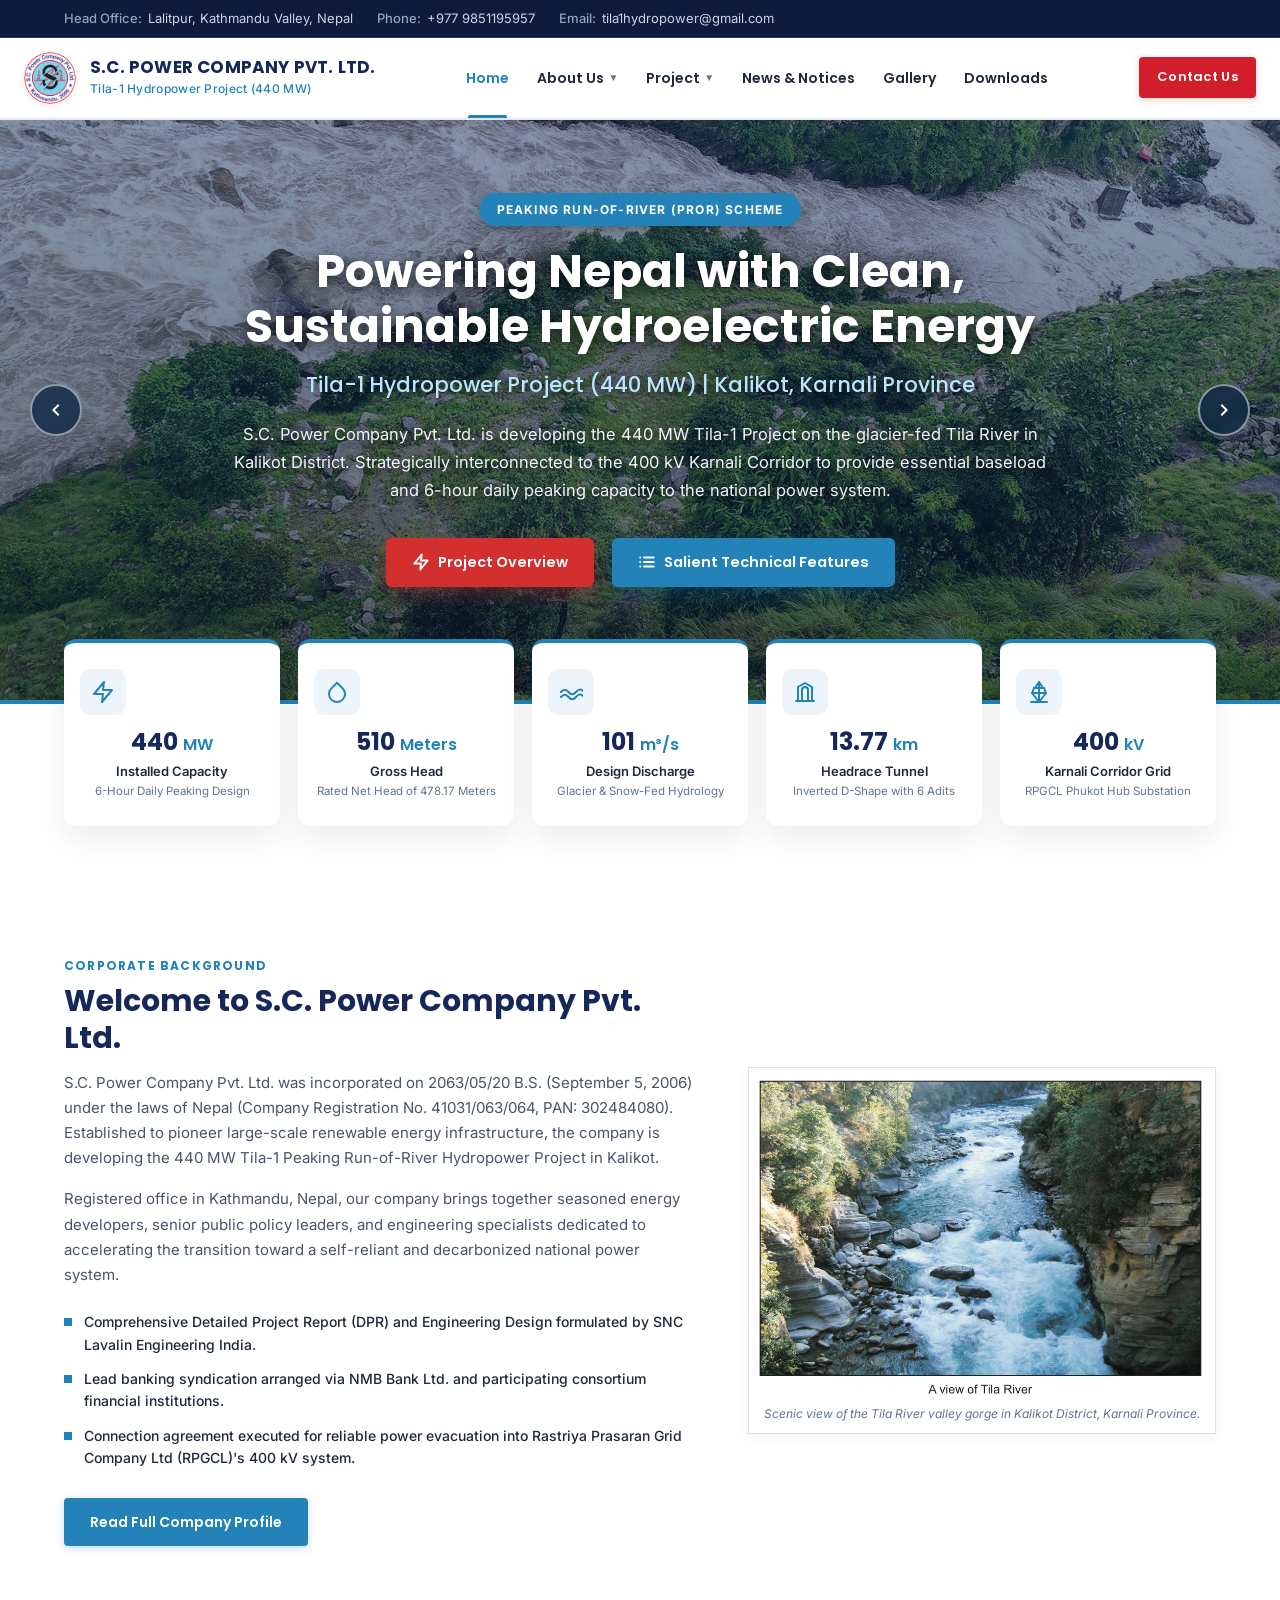
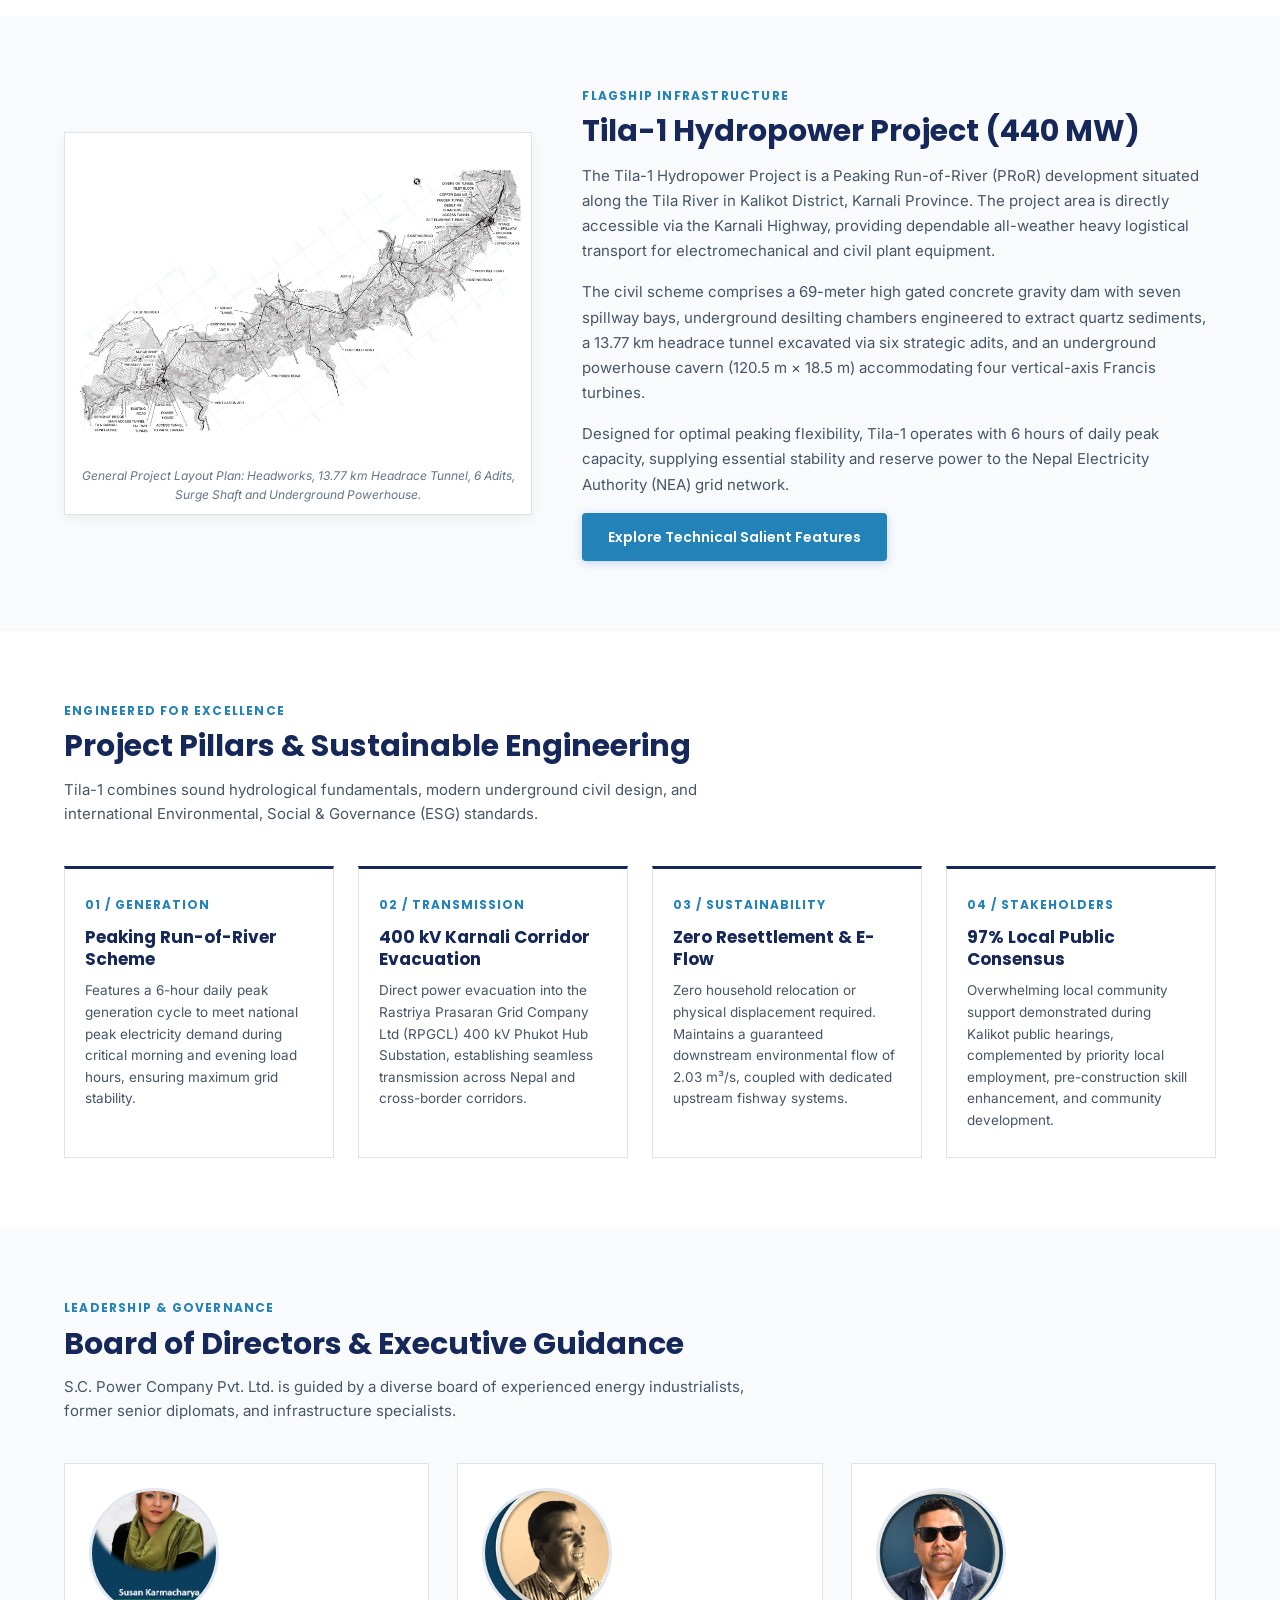
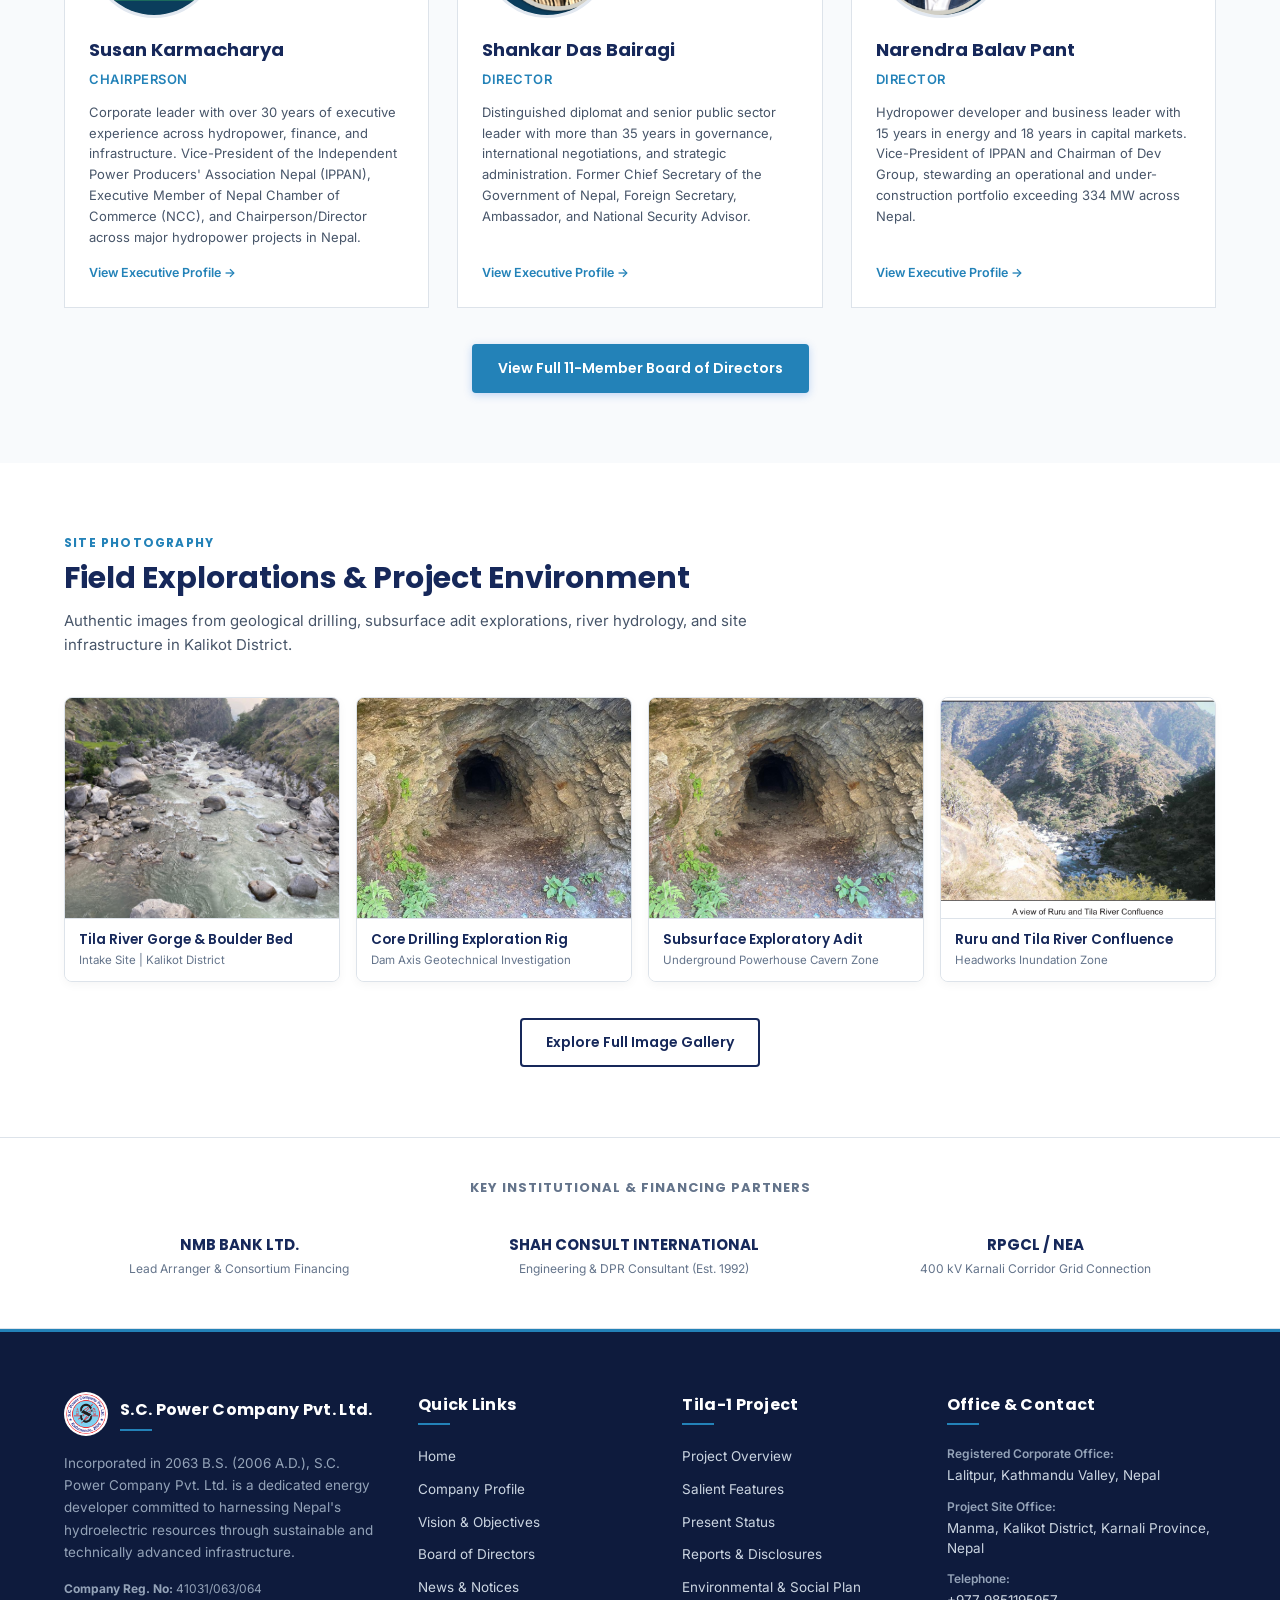
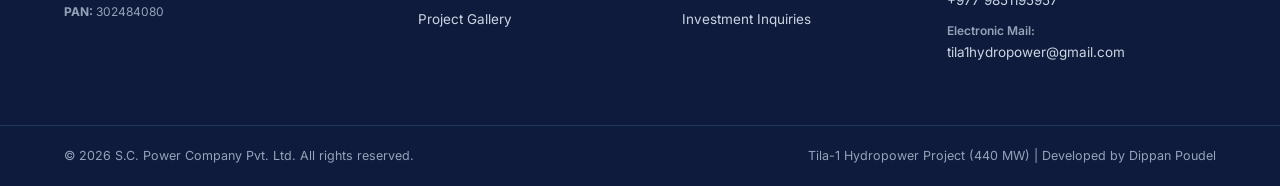
==== commit ef430b9a: "feat: add Dhana Bahadur portrait, update registered office to Kathmandu, set DPR to SNC Lavalin Indi" ====
--- a/index.html
+++ b/index.html
@@ -295,14 +295,14 @@
               S.C. Power Company Pvt. Ltd. was incorporated on 2063/05/20 B.S. (September 5, 2006) under the laws of Nepal (Company Registration No. 41031/063/064, PAN: 302484080). Established to pioneer large-scale renewable energy infrastructure, the company is developing the 440 MW Tila-1 Peaking Run-of-River Hydropower Project in Kalikot.
             </p>
             <p>
-              Headquartered in Lalitpur, Nepal, our company brings together seasoned energy developers, senior public policy leaders, and engineering specialists dedicated to accelerating the transition toward a self-reliant and decarbonized national power system.
+              Registered office in Kathmandu, Nepal, our company brings together seasoned energy developers, senior public policy leaders, and engineering specialists dedicated to accelerating the transition toward a self-reliant and decarbonized national power system.
             </p>
             
             <div class="corporate-checklist">
               
               <div class="checklist-item">
                 <div class="bullet-square"></div>
-                <div>Comprehensive Detailed Project Report (DPR) and Engineering Design formulated by Shah Consult International (P.) Ltd.</div>
+                <div>Comprehensive Detailed Project Report (DPR) and Engineering Design formulated by SNC Lavalin Engineering India.</div>
               </div>
               <div class="checklist-item">
                 <div class="bullet-square"></div>
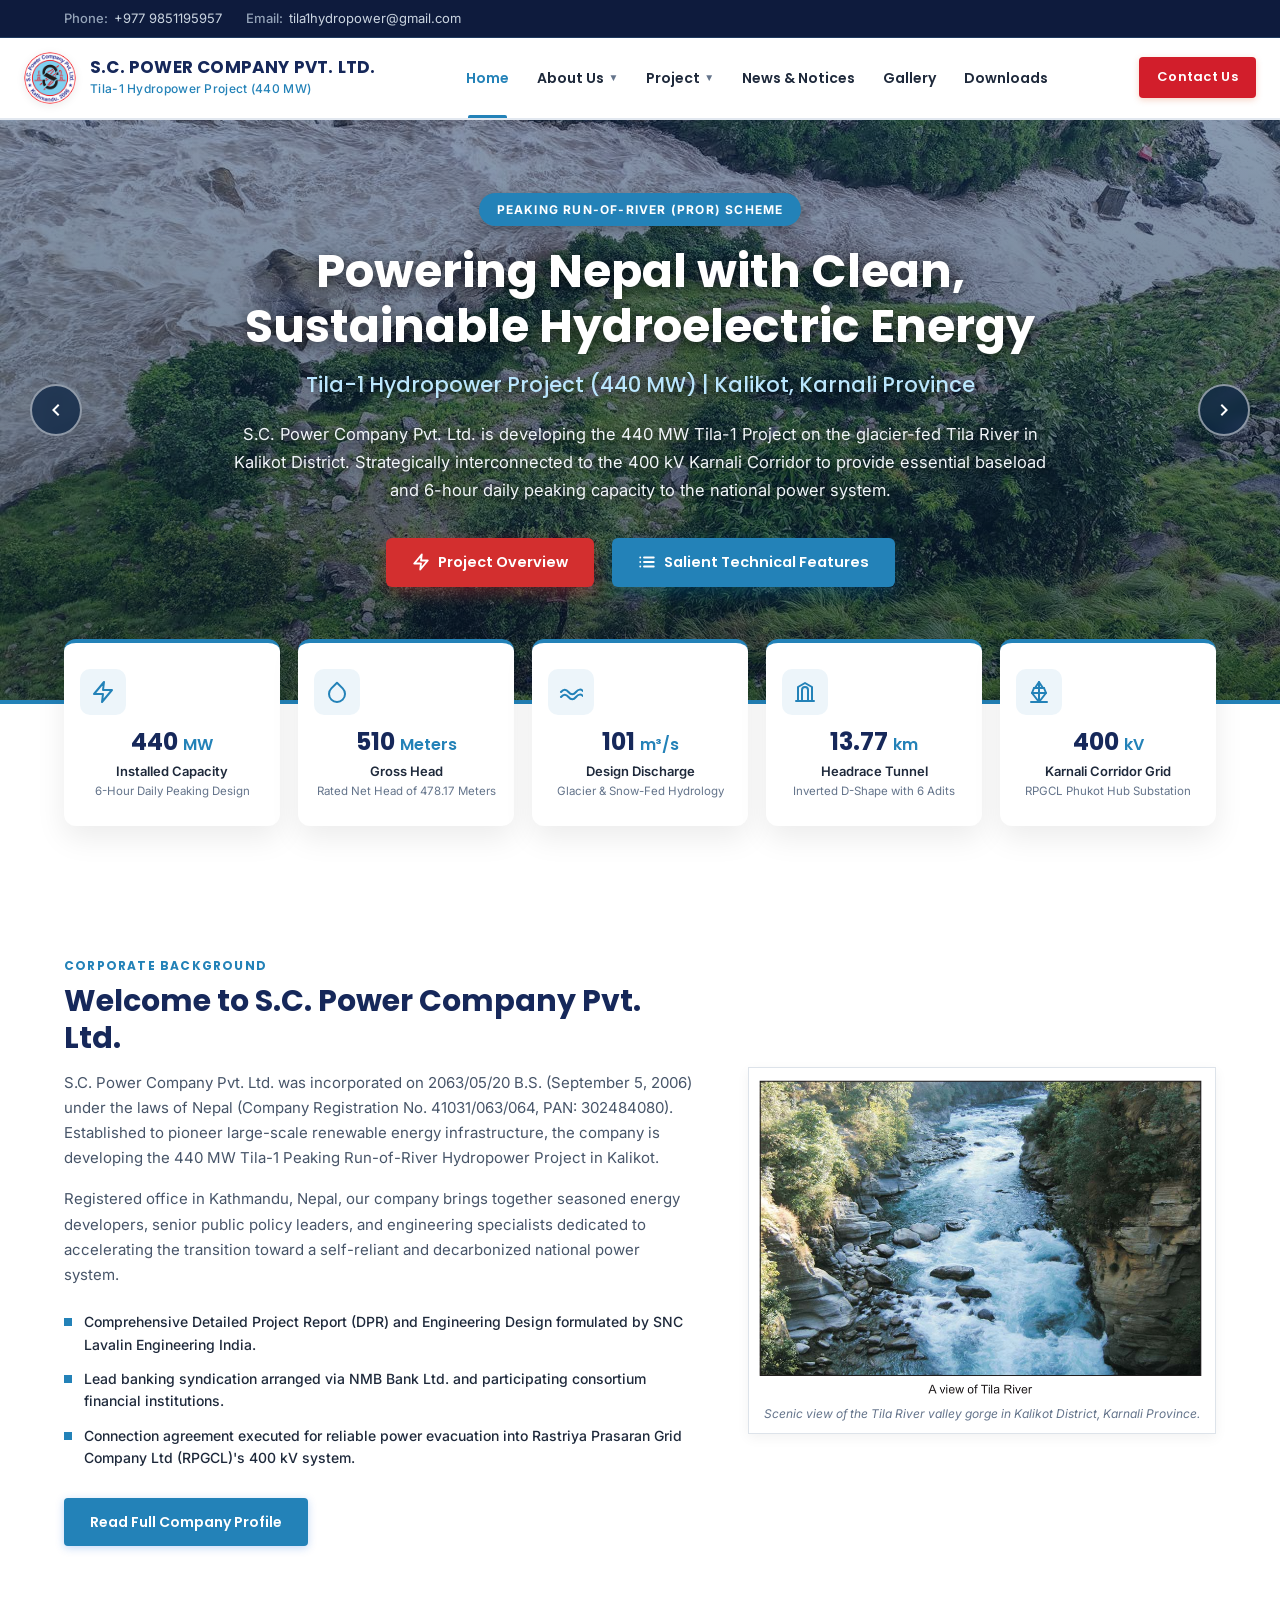
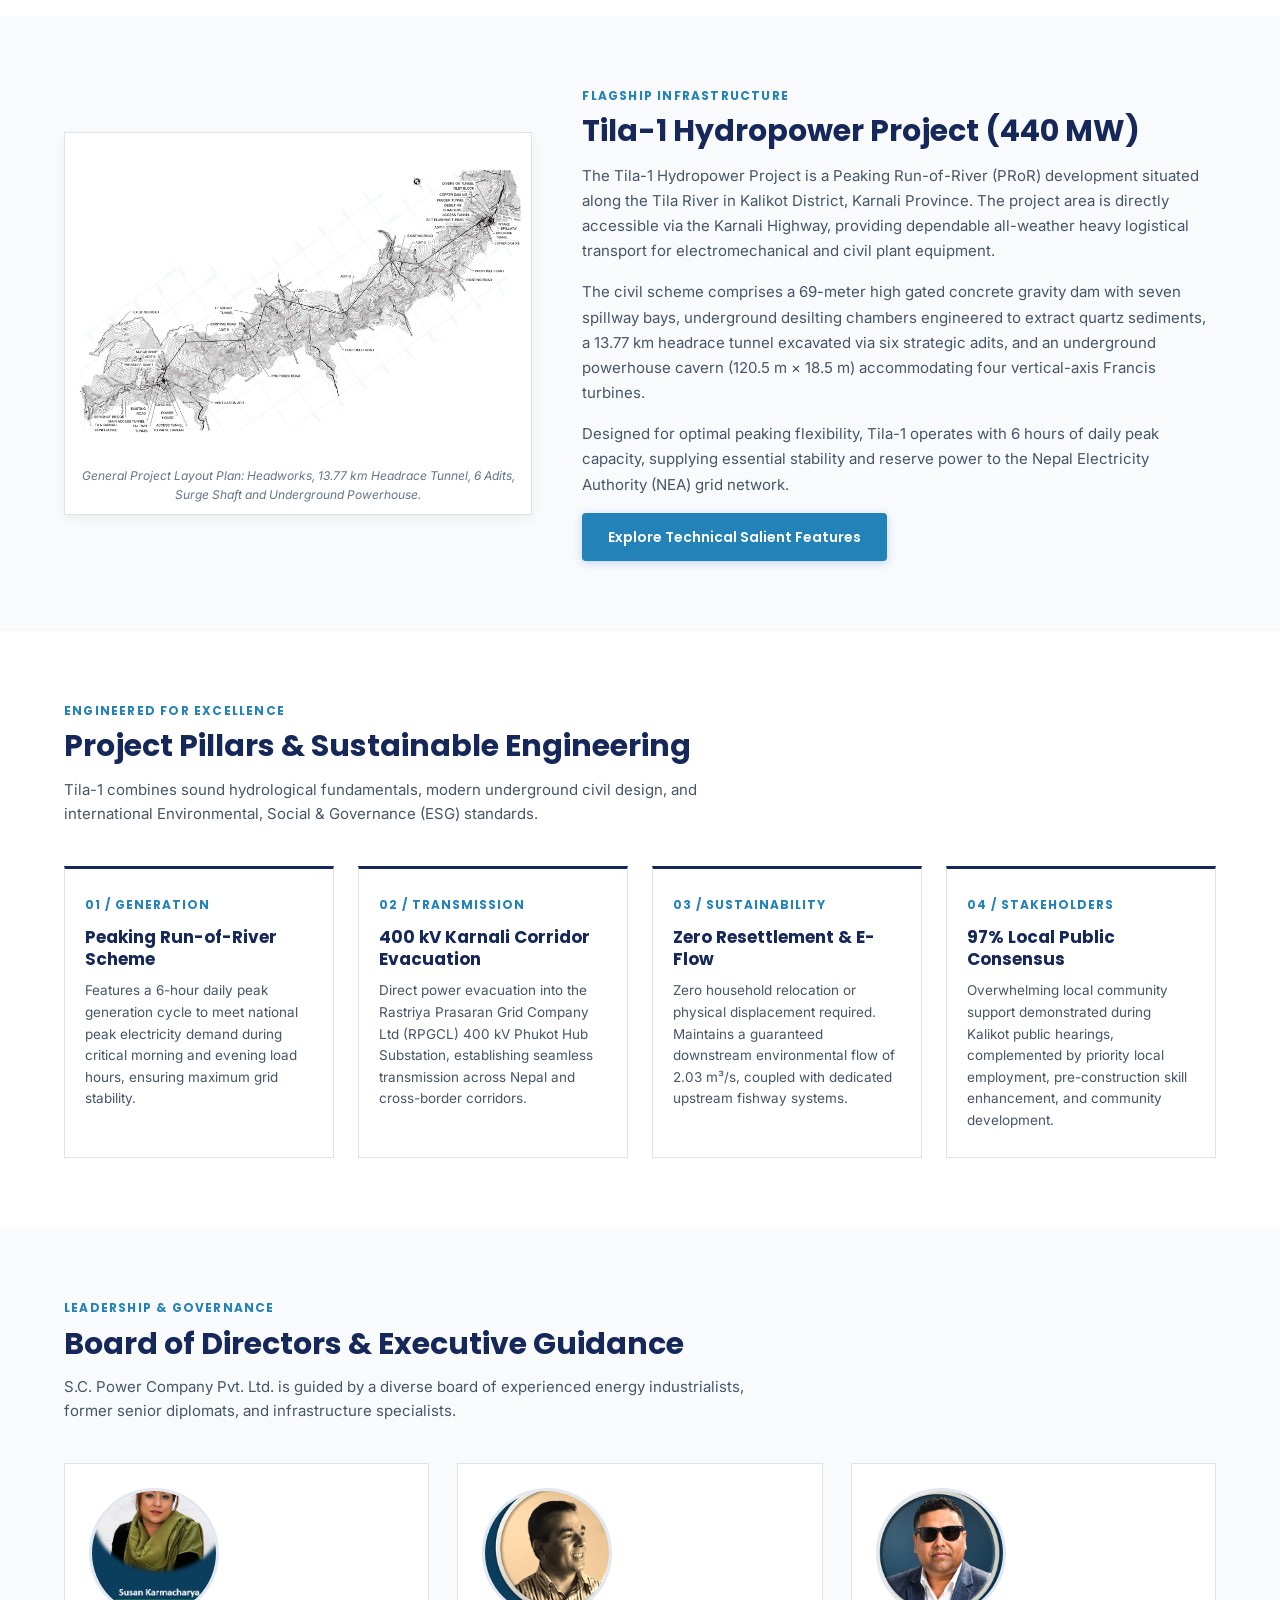
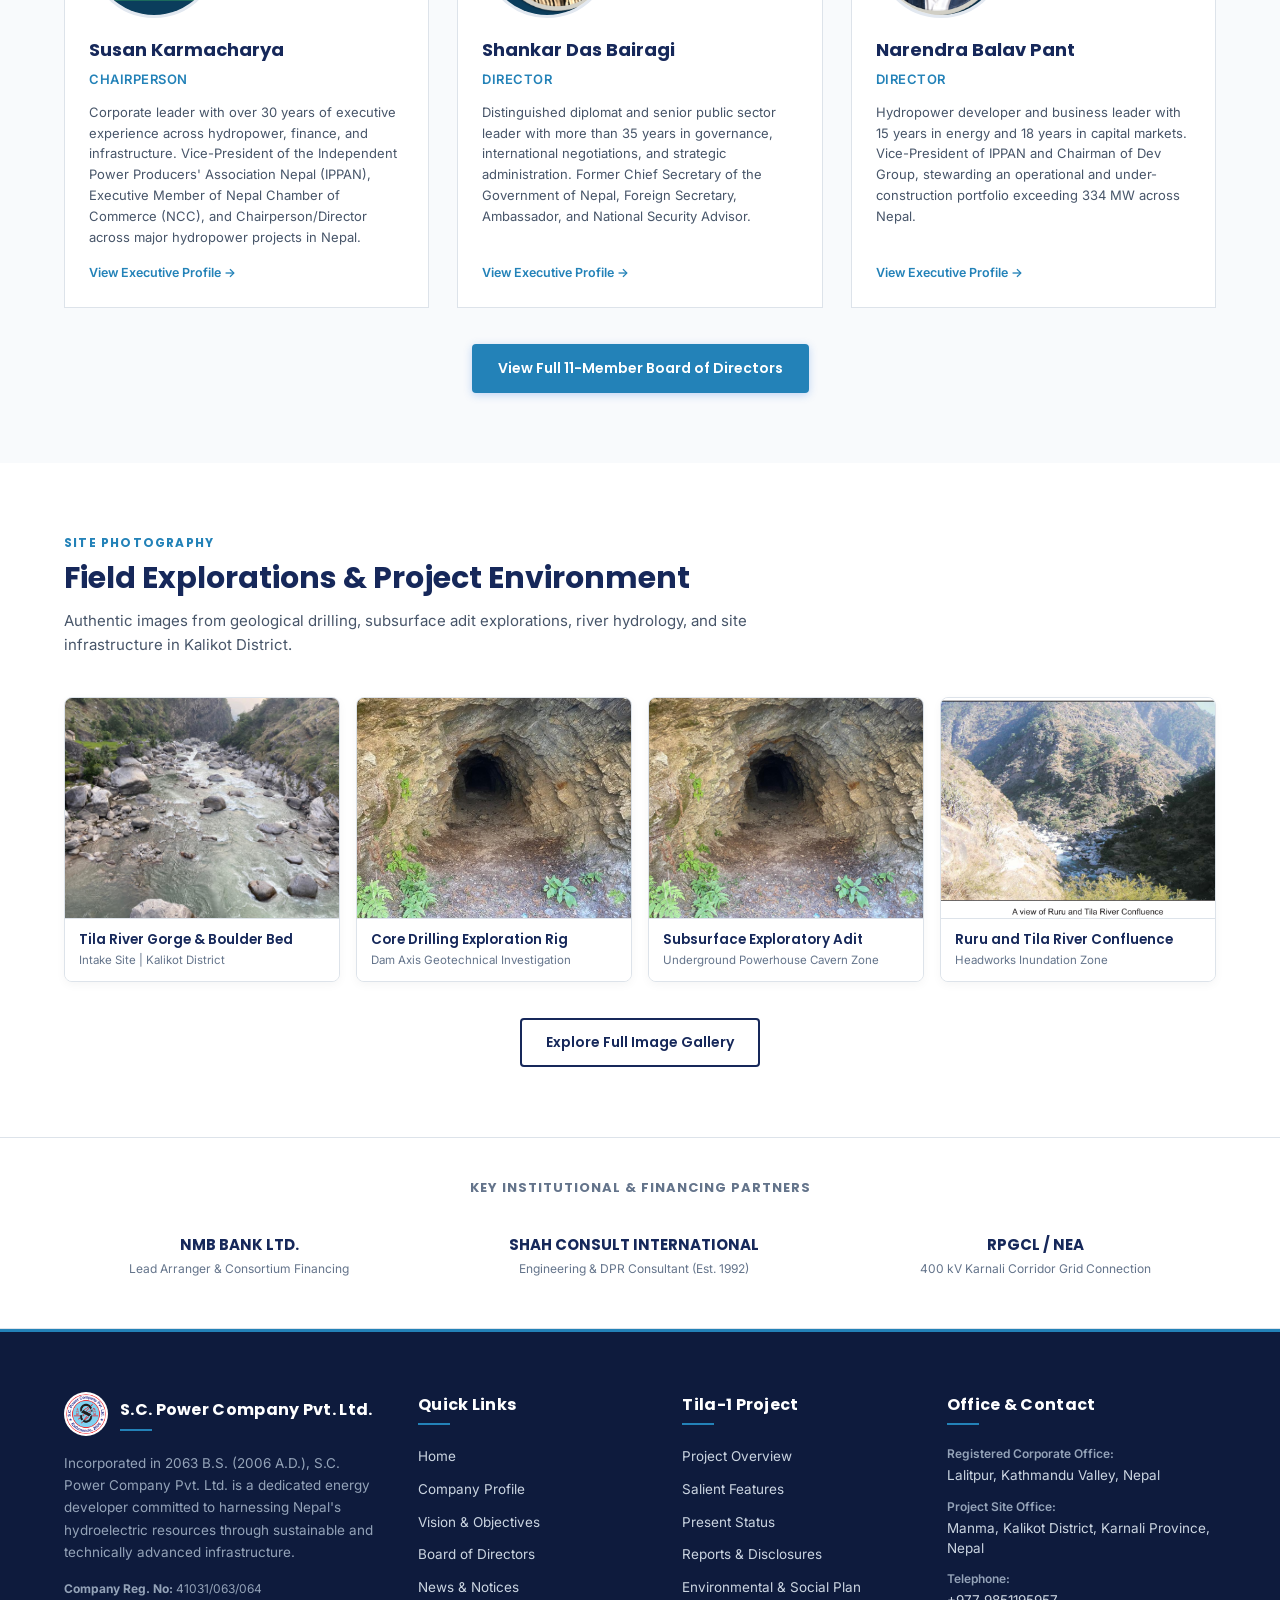
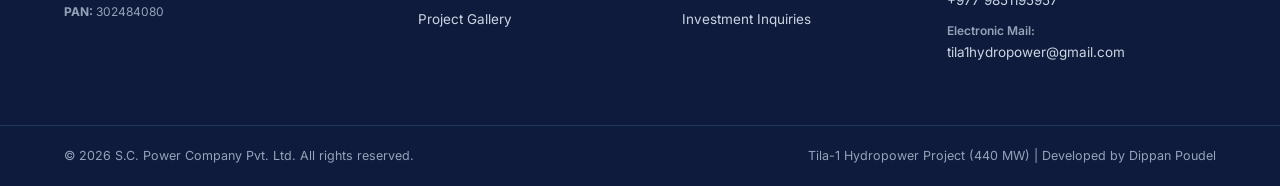
==== commit 09d7e811: "fix: remove address completely from header top bar across all pages" ====
--- a/index.html
+++ b/index.html
@@ -22,10 +22,6 @@
     <div class="container">
       <div class="top-bar-inner">
         <div class="top-info-list">
-          <span class="top-info-item">
-            <span class="top-info-label">Head Office:</span>
-            <span>Lalitpur, Kathmandu Valley, Nepal</span>
-          </span>
           <span class="top-info-item">
             <span class="top-info-label">Phone:</span>
             <a href="tel:+9779851195957" class="top-info-link">+977 9851195957</a>
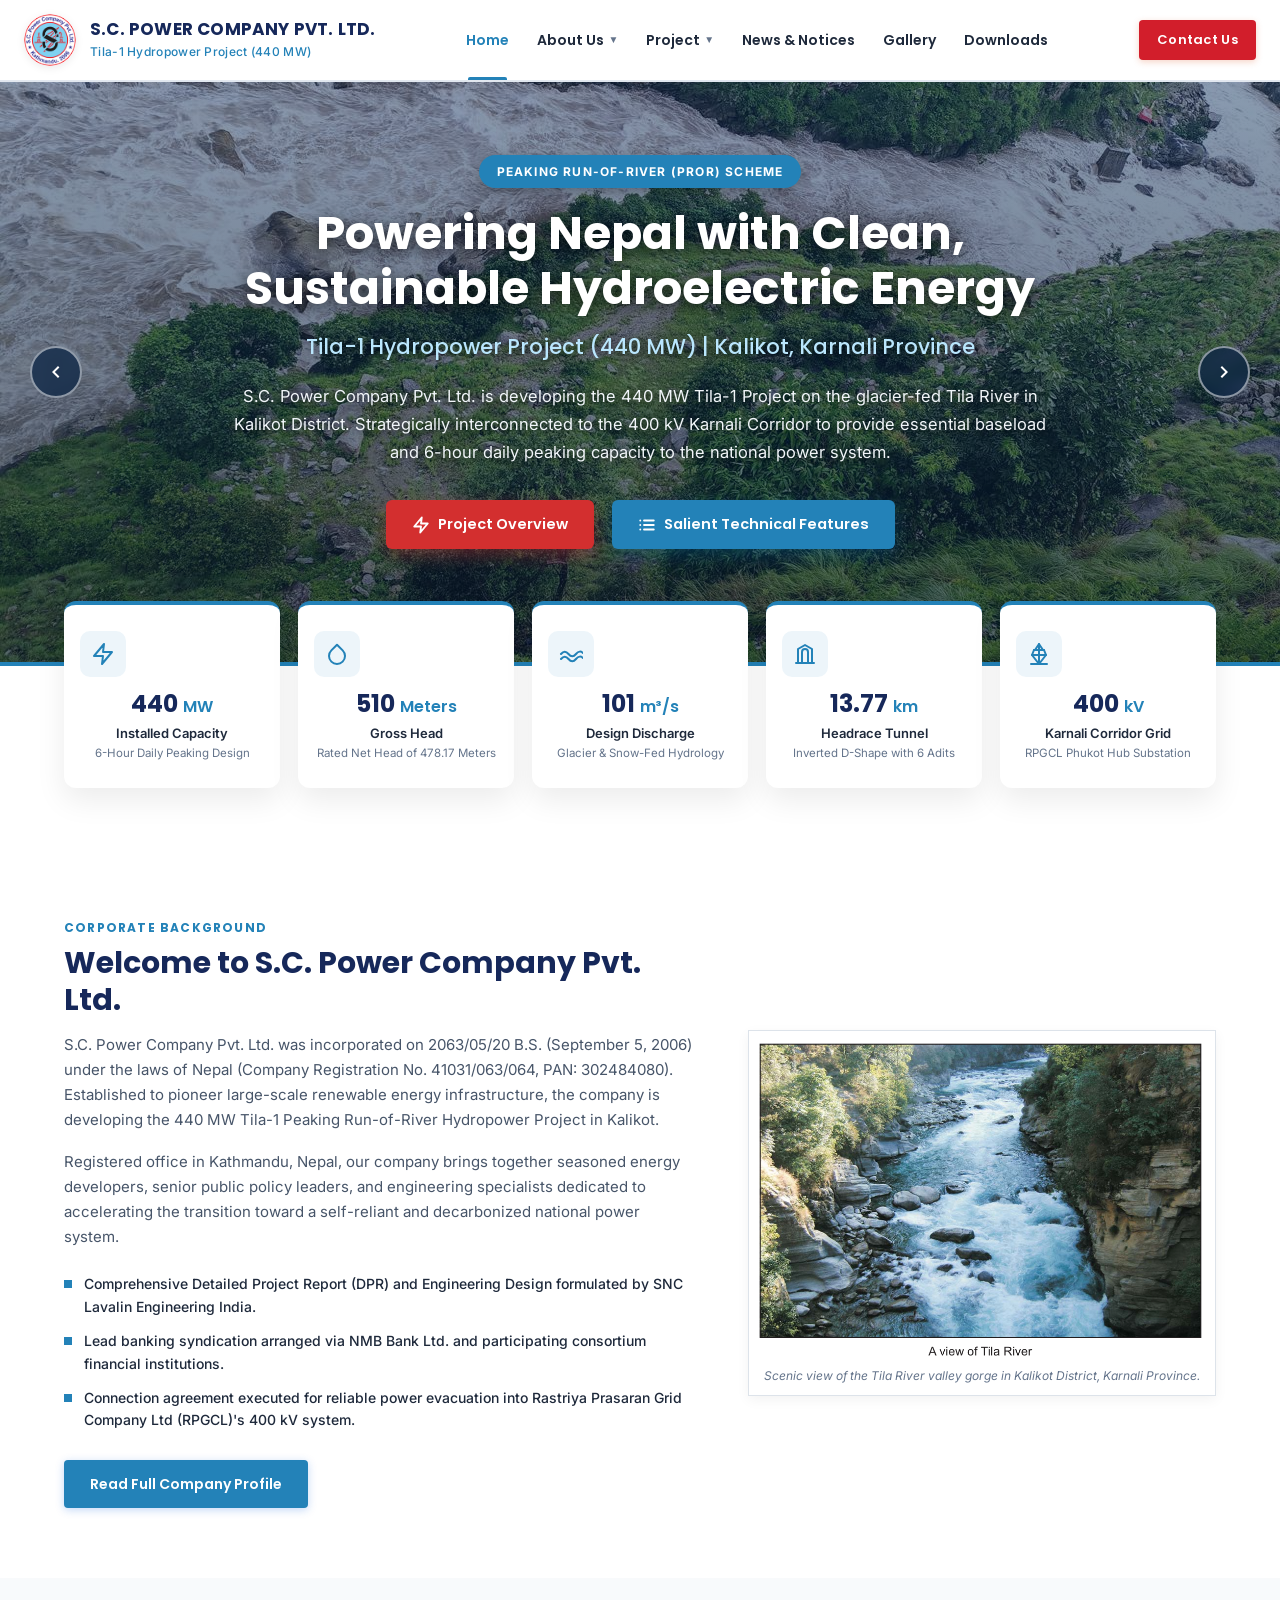
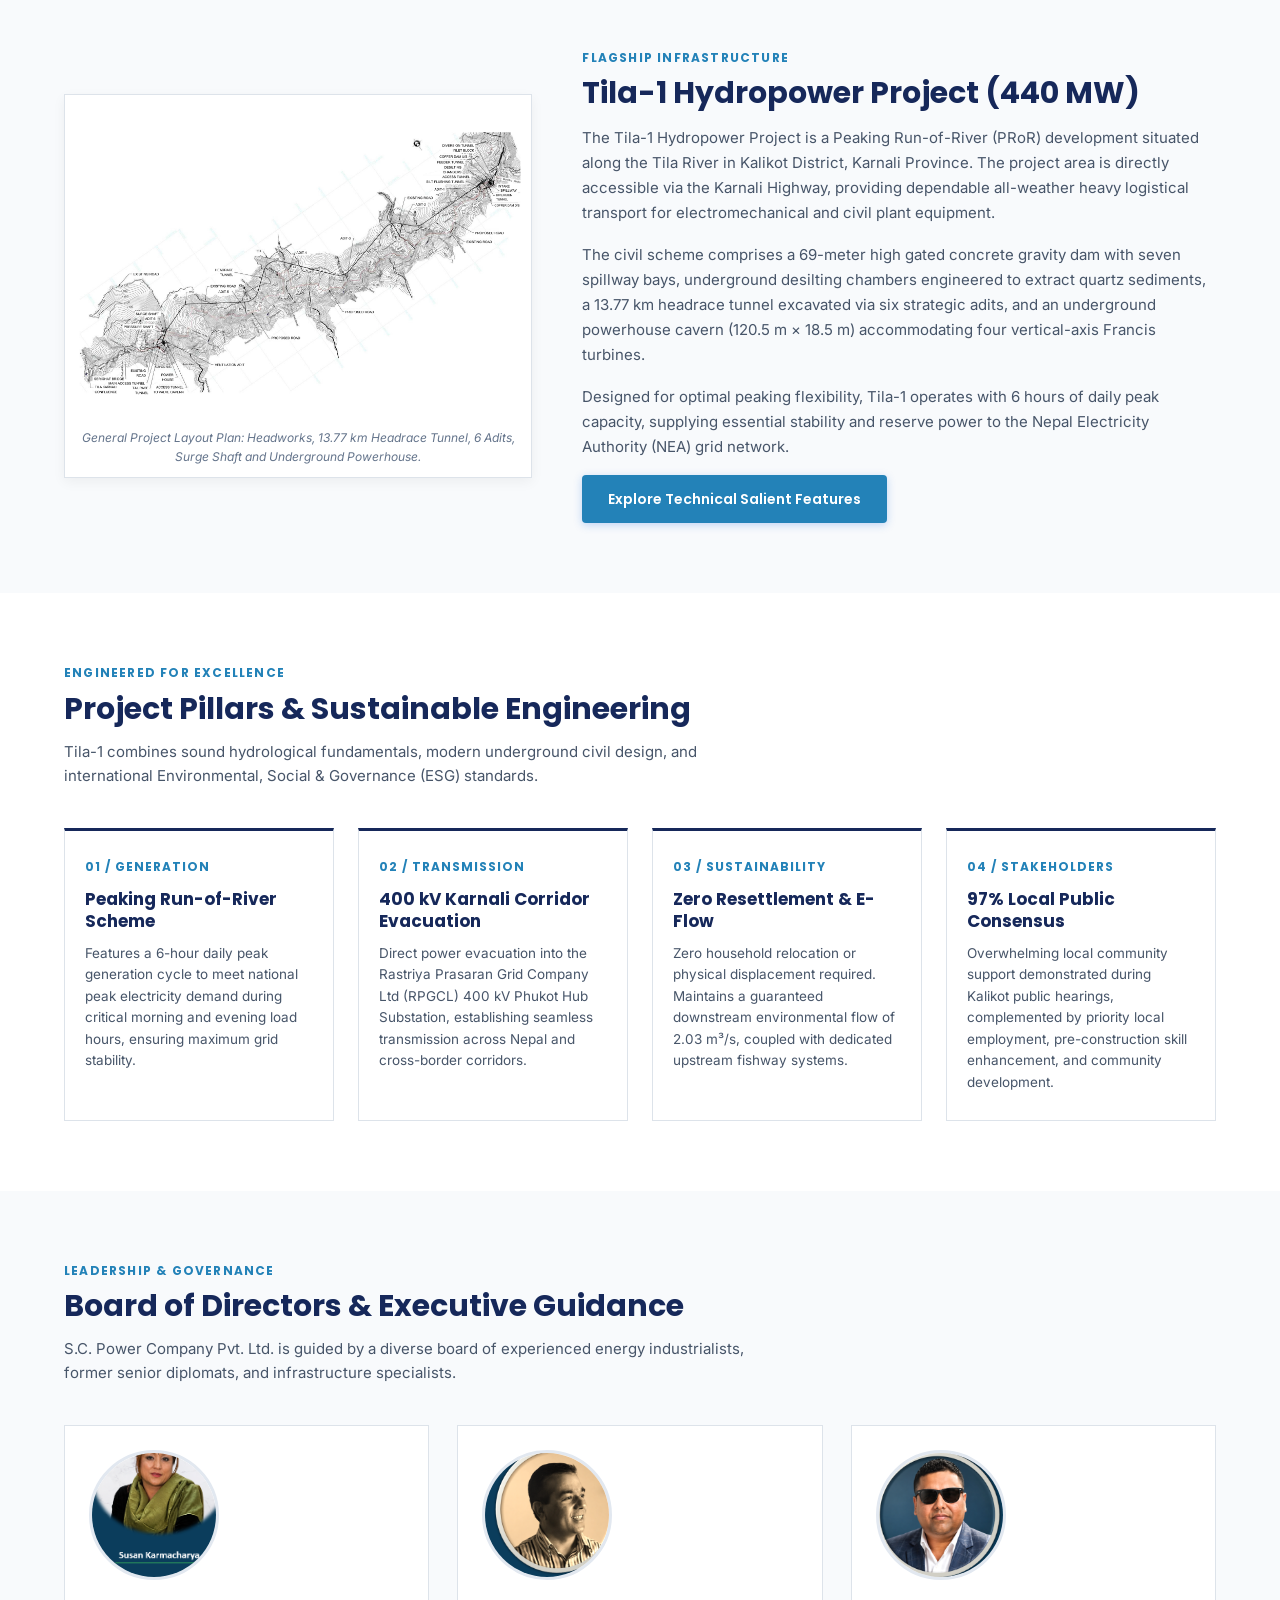
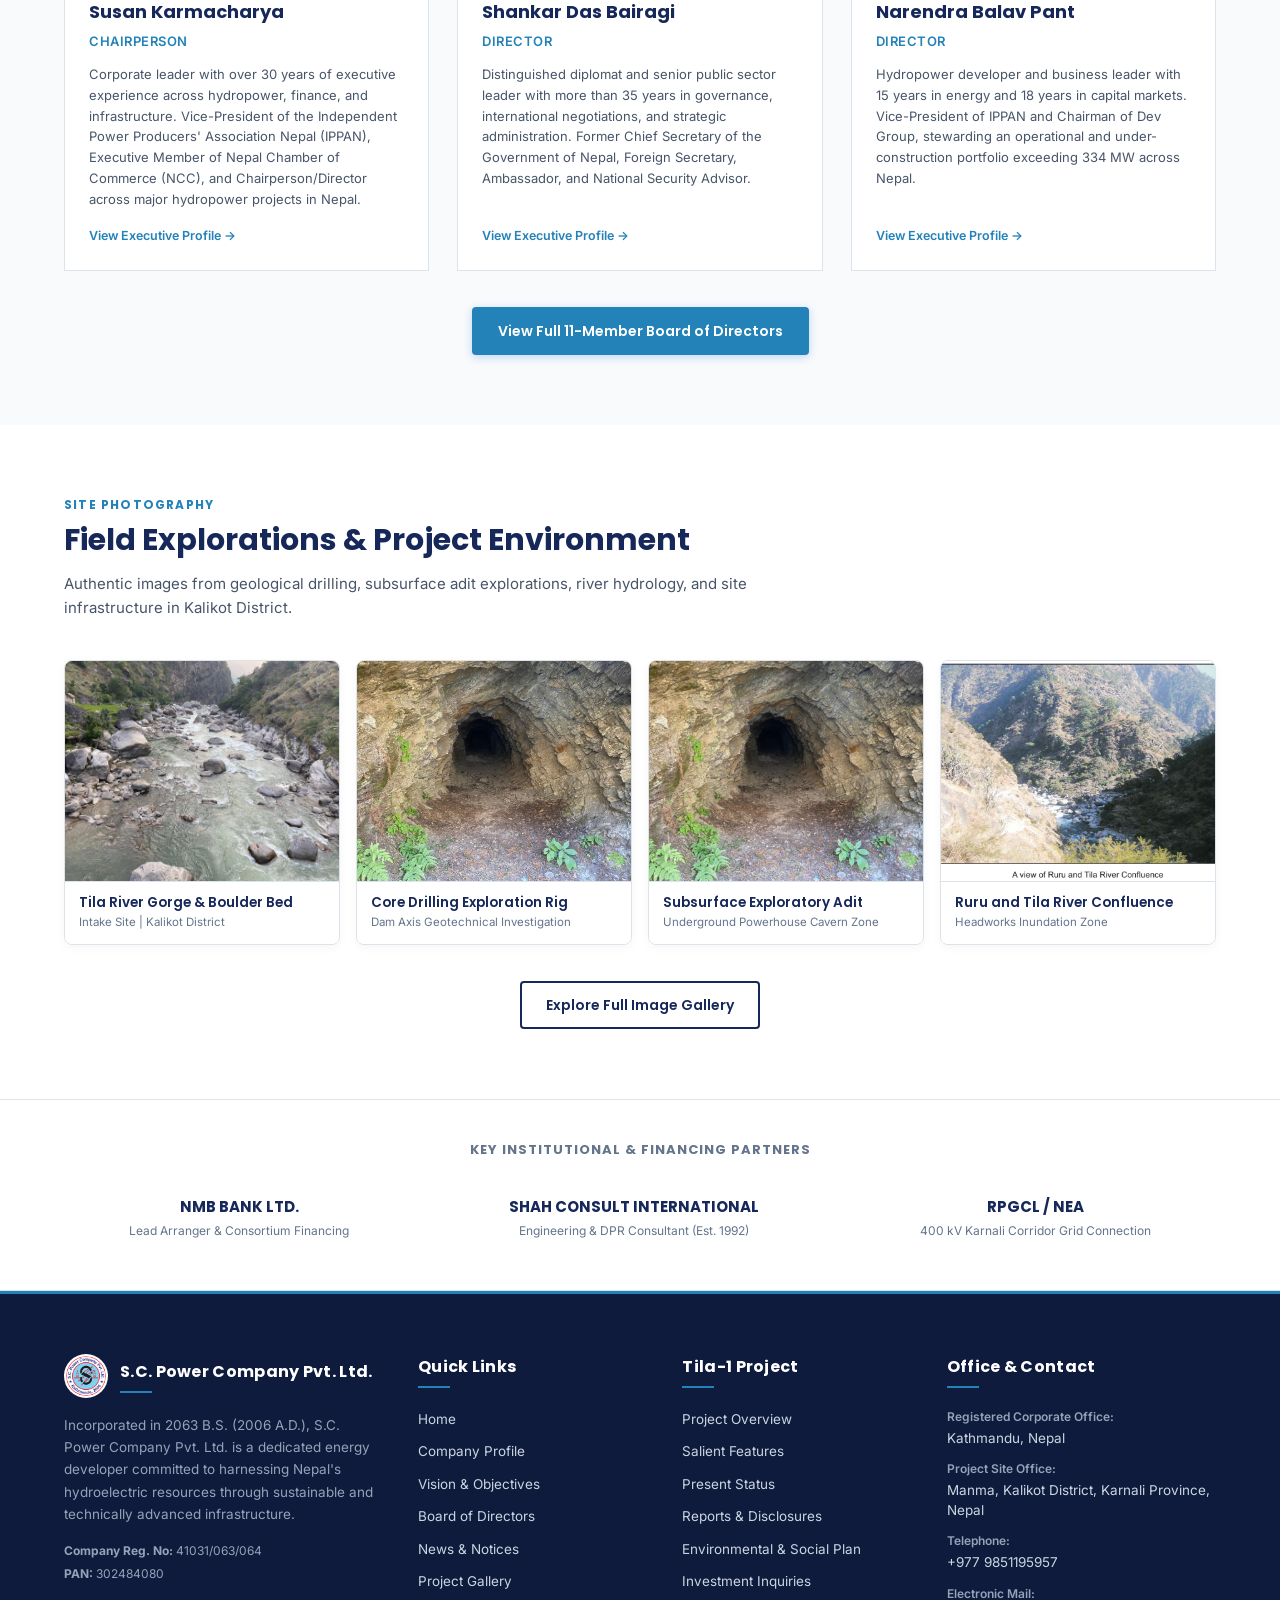
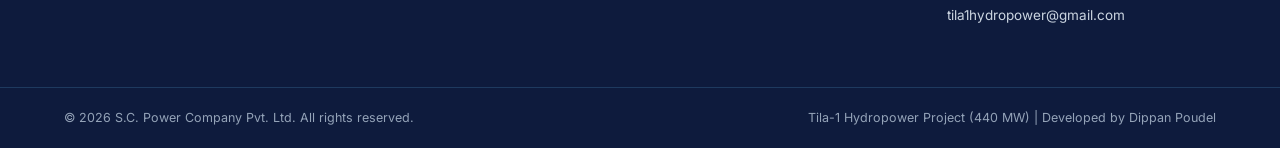
==== commit 0601a250: "fix: remove top contact bar and update registered office to Kathmandu in footer" ====
--- a/index.html
+++ b/index.html
@@ -16,25 +16,6 @@
   <link rel="icon" type="image/png" href="images/logo-128.png">
 </head>
 <body>
-
-  <!-- Top Contact Bar -->
-  <aside class="top-bar">
-    <div class="container">
-      <div class="top-bar-inner">
-        <div class="top-info-list">
-          <span class="top-info-item">
-            <span class="top-info-label">Phone:</span>
-            <a href="tel:+9779851195957" class="top-info-link">+977 9851195957</a>
-          </span>
-          <span class="top-info-item">
-            <span class="top-info-label">Email:</span>
-            <a href="mailto:tila1hydropower@gmail.com" class="top-info-link">tila1hydropower@gmail.com</a>
-          </span>
-        </div>
-
-      </div>
-    </div>
-  </aside>
 
   <!-- Main Navigation Header (Rasuwa Hydro Style) -->
   <header class="main-header">
@@ -579,7 +560,7 @@
           <h3 class="footer-col-title">Office & Contact</h3>
           <div class="footer-contact-item">
             <span class="contact-label">Registered Corporate Office:</span>
-            <span>Lalitpur, Kathmandu Valley, Nepal</span>
+            <span>Kathmandu, Nepal</span>
           </div>
           <div class="footer-contact-item">
             <span class="contact-label">Project Site Office:</span>
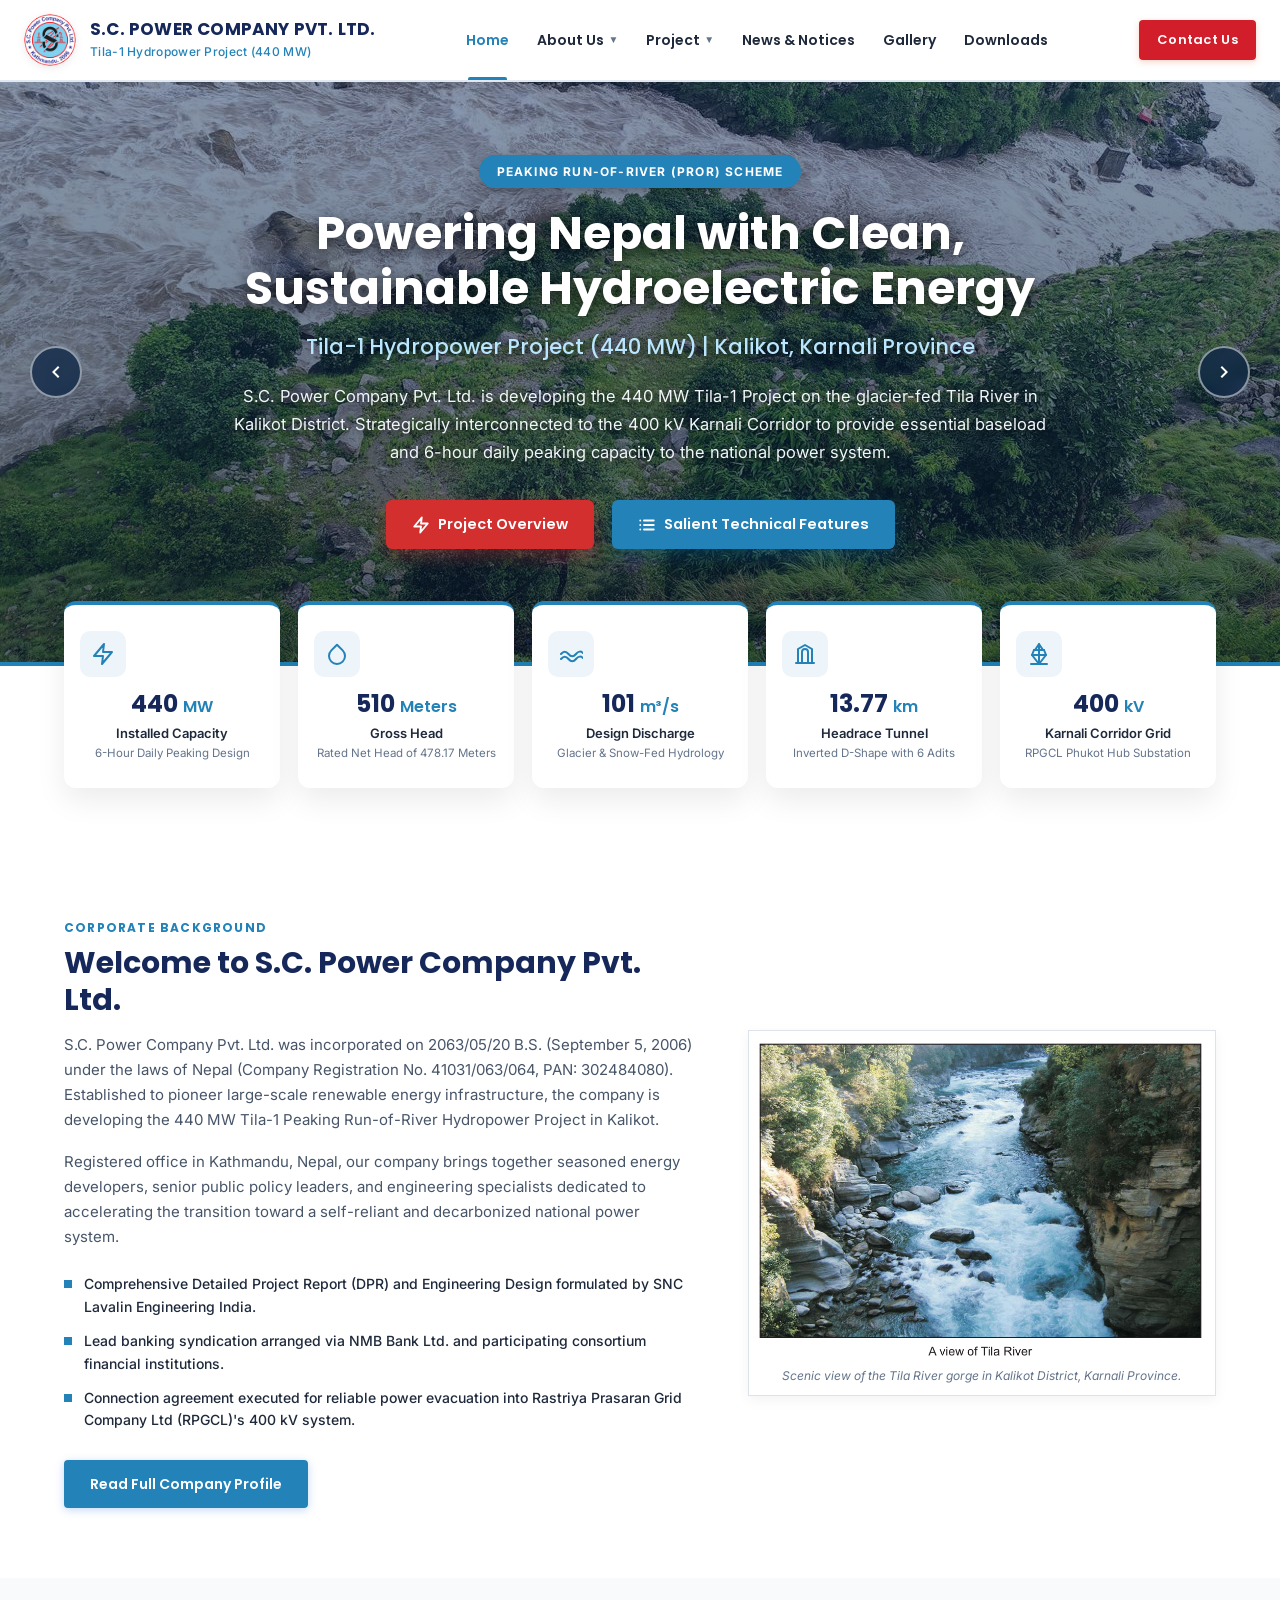
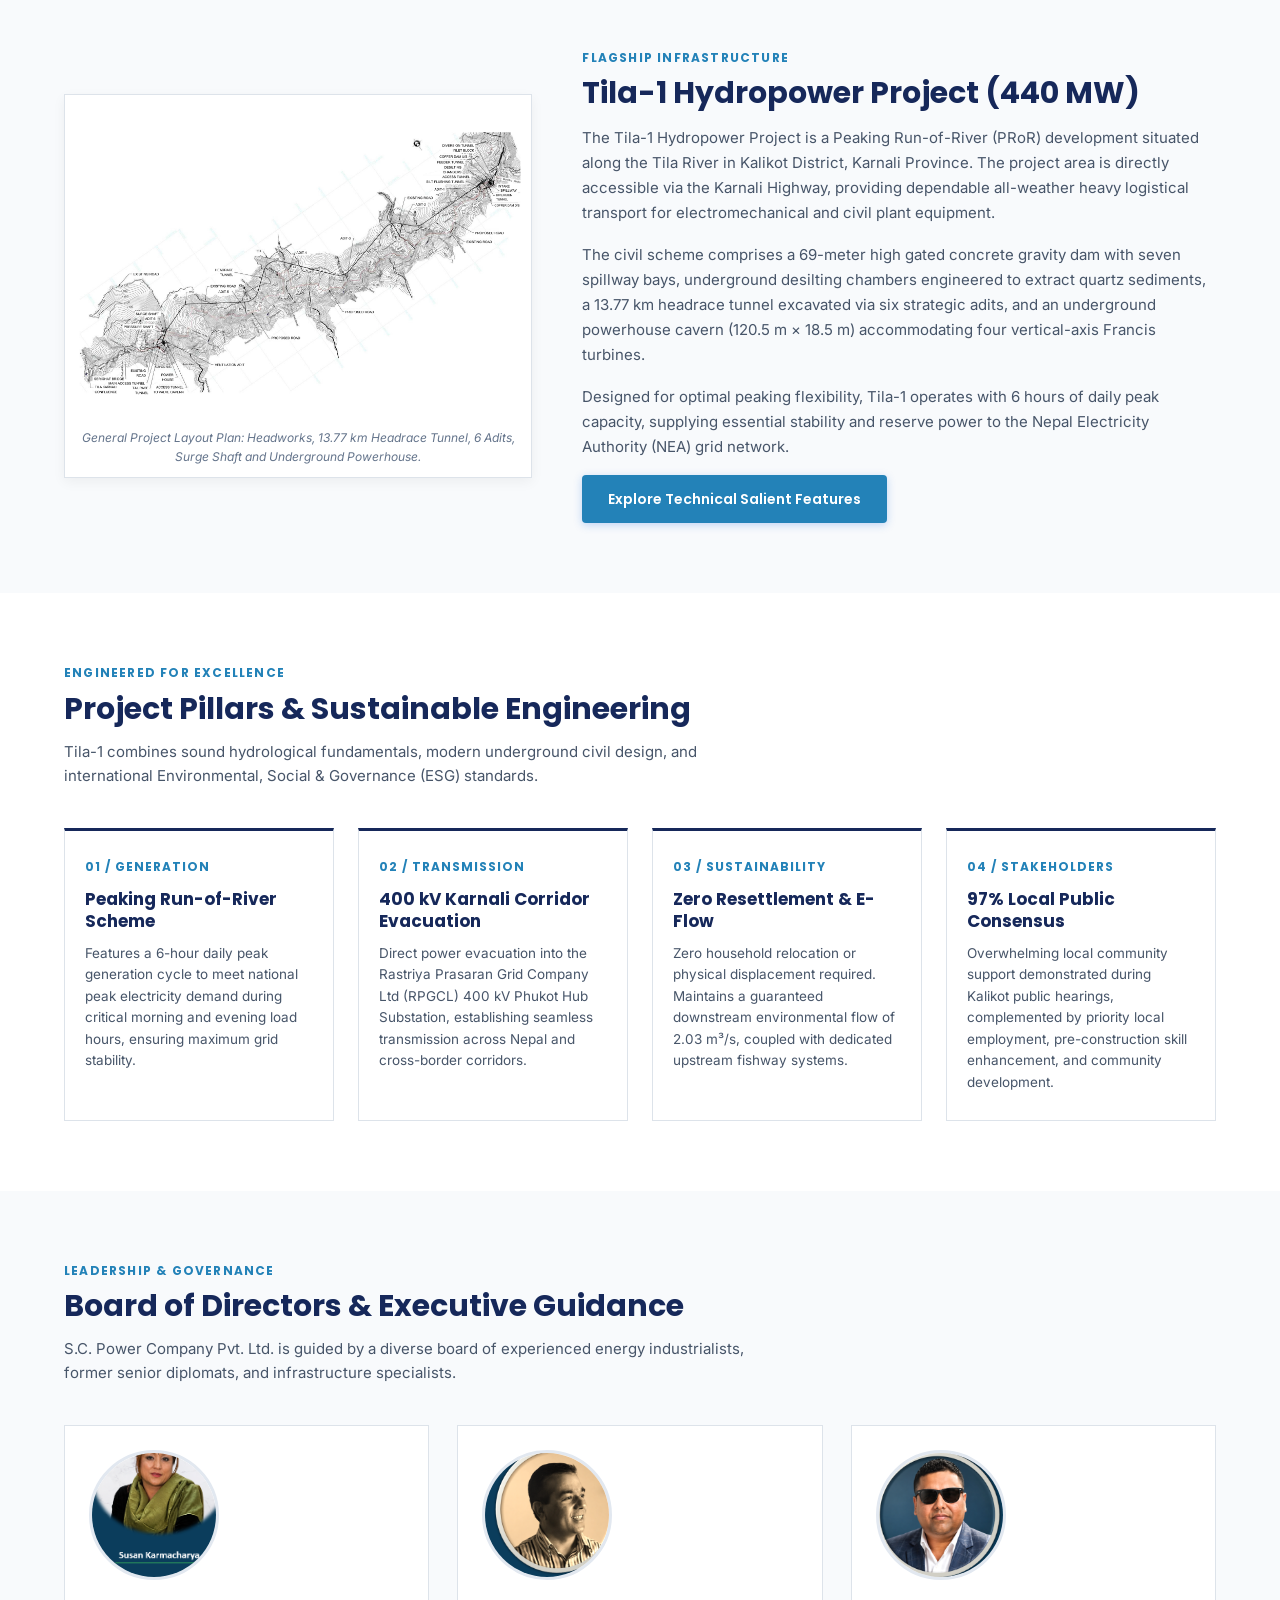
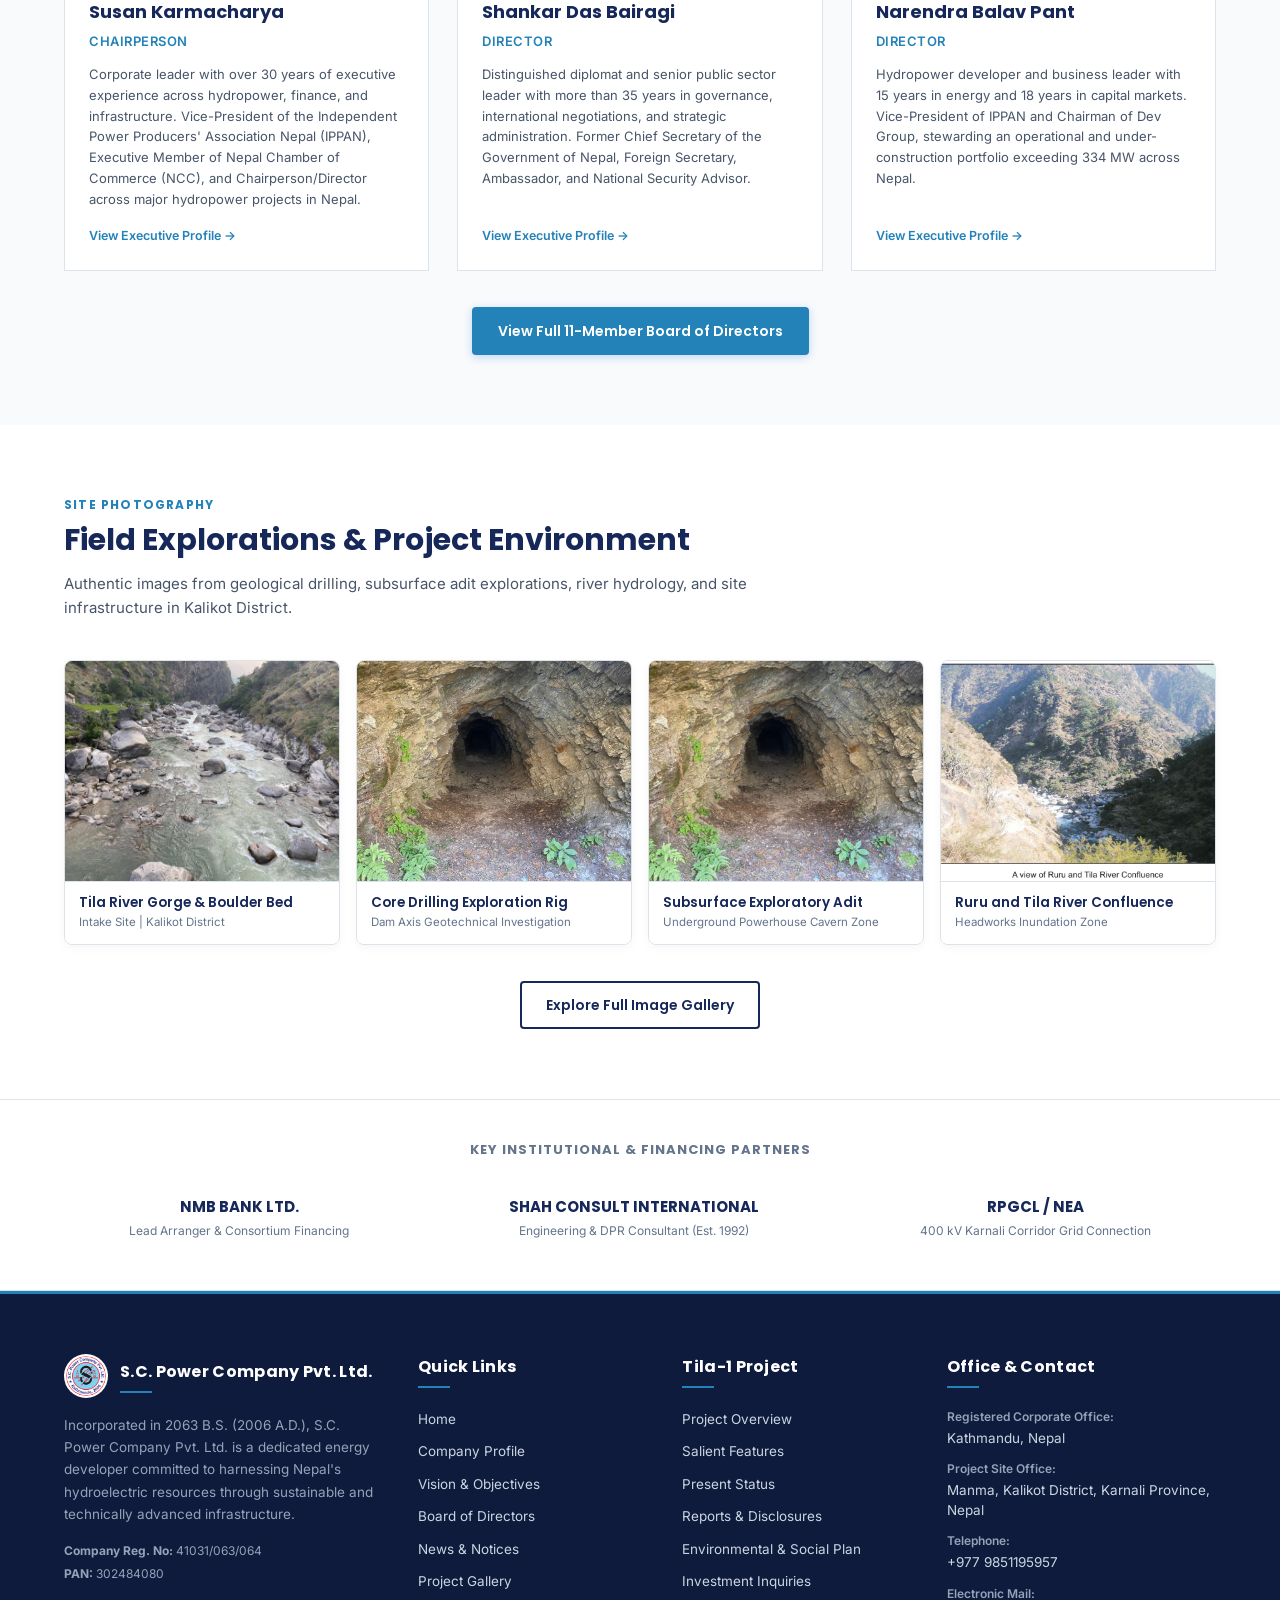
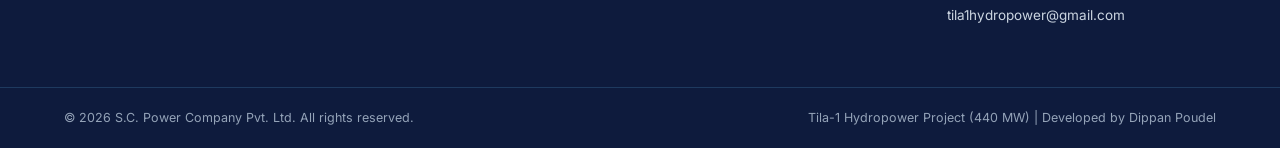
==== commit a05e2a8f: "Fix caption: change 'valley gorge' to 'gorge' on homepage" ====
--- a/index.html
+++ b/index.html
@@ -297,7 +297,7 @@
           <div>
             <div class="image-card">
               <img src="images/hero/hero_tila_river_valley_view.png" alt="Tila River Valley, Kalikot District, Karnali Province" width="600" height="420">
-              <div class="image-caption">Scenic view of the Tila River valley gorge in Kalikot District, Karnali Province.</div>
+              <div class="image-caption">Scenic view of the Tila River gorge in Kalikot District, Karnali Province.</div>
             </div>
           </div>
         </div>
